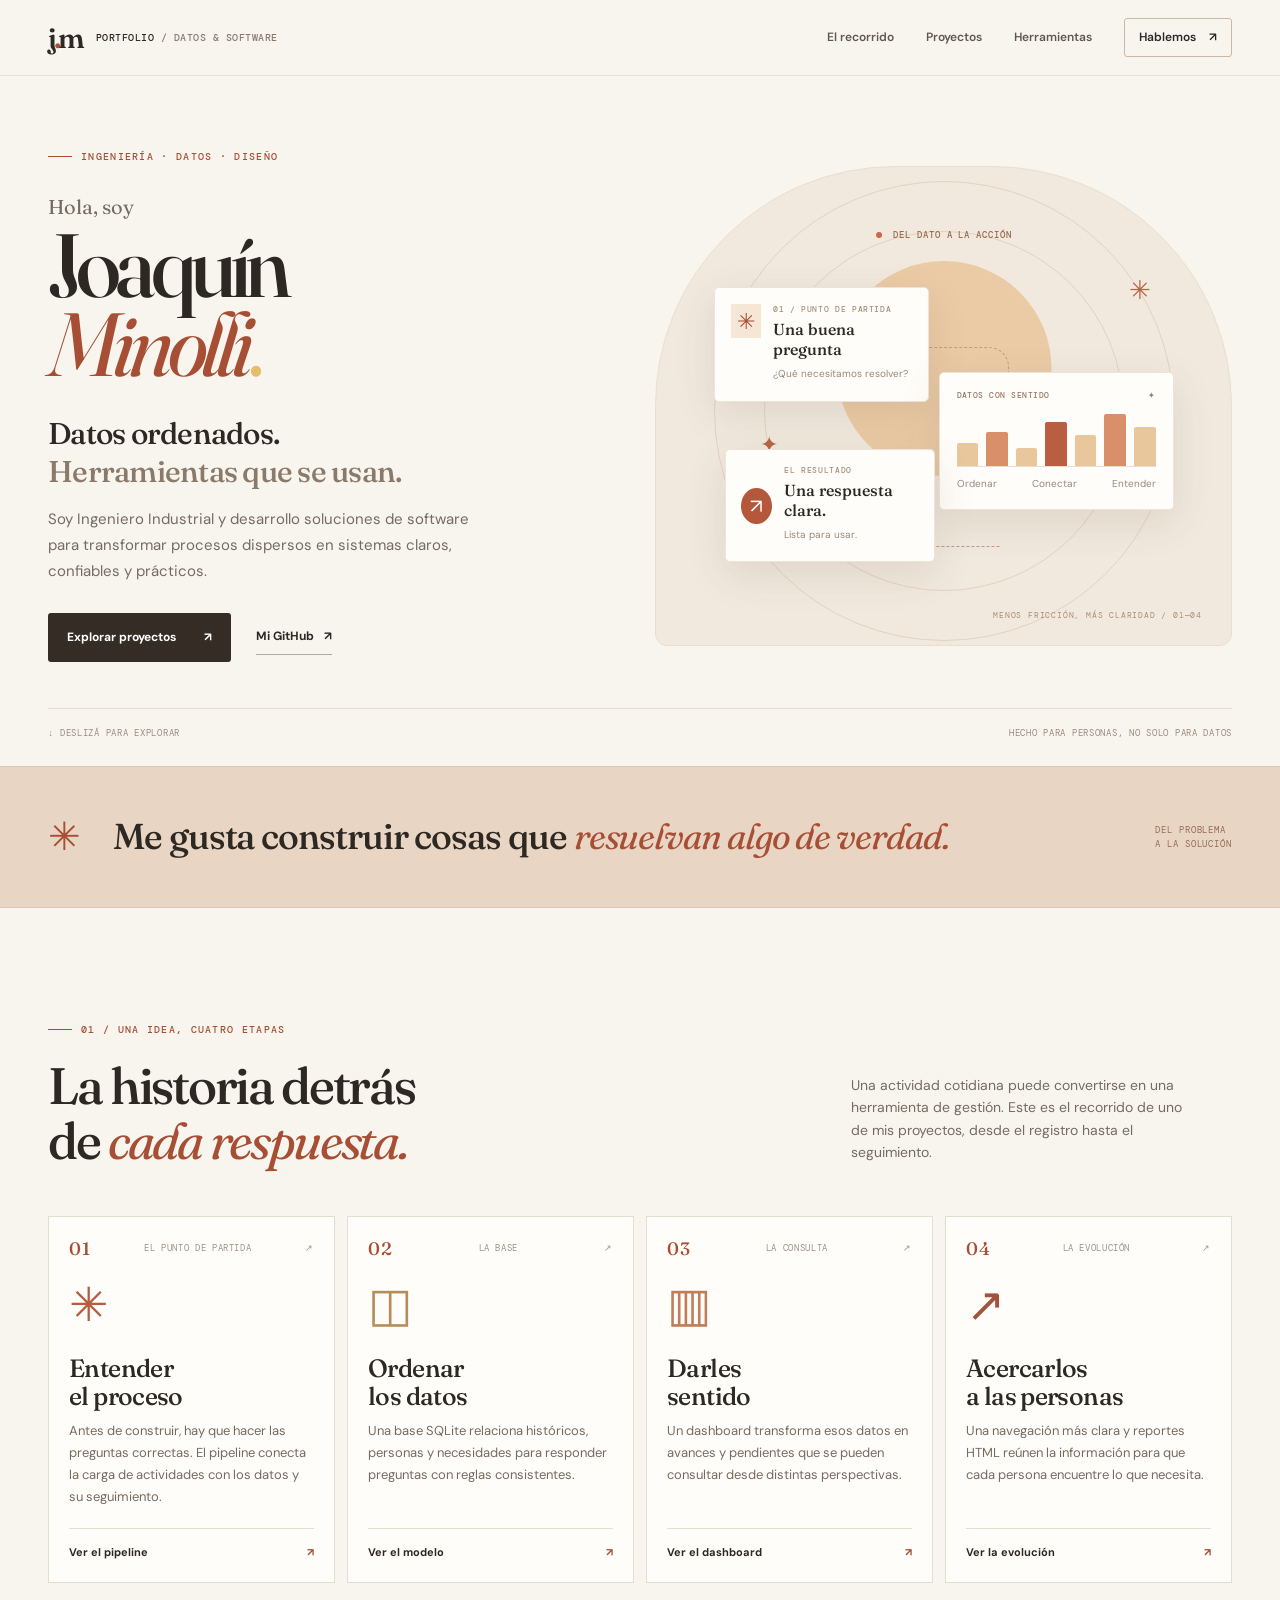
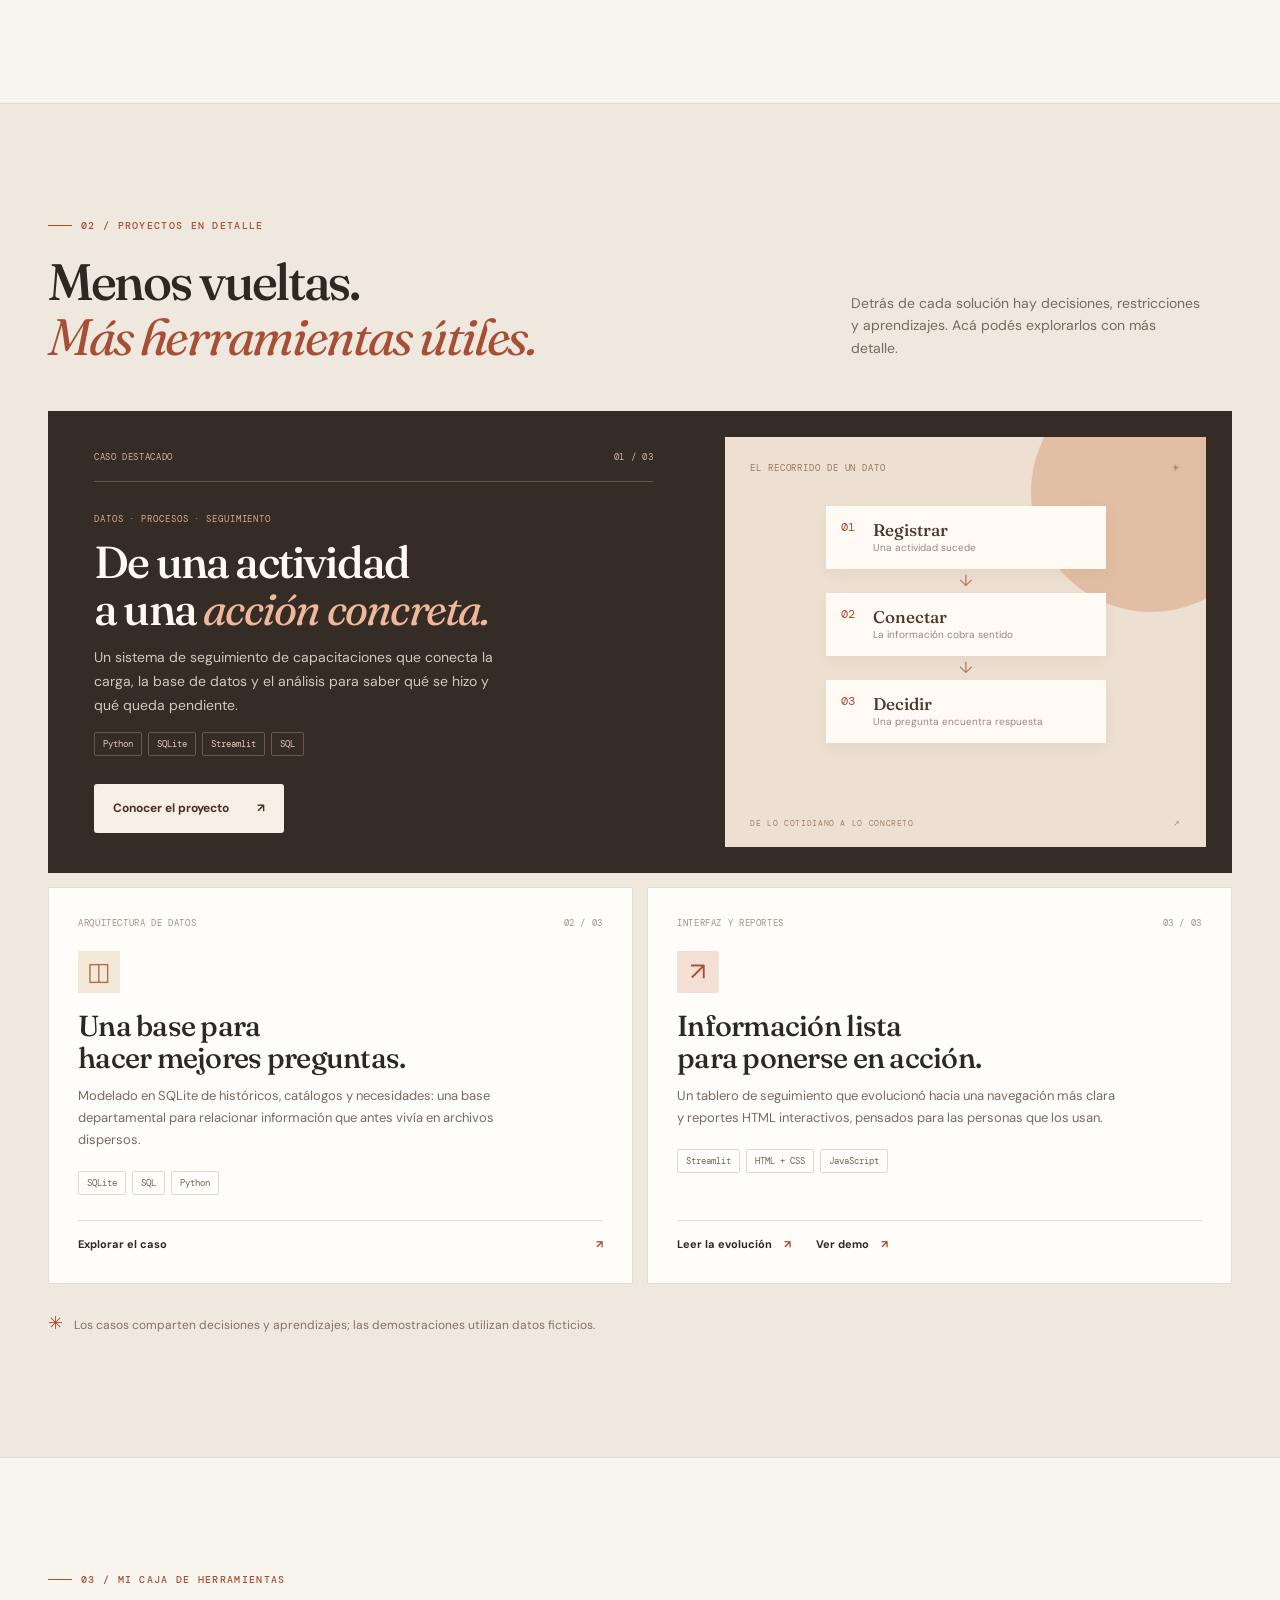
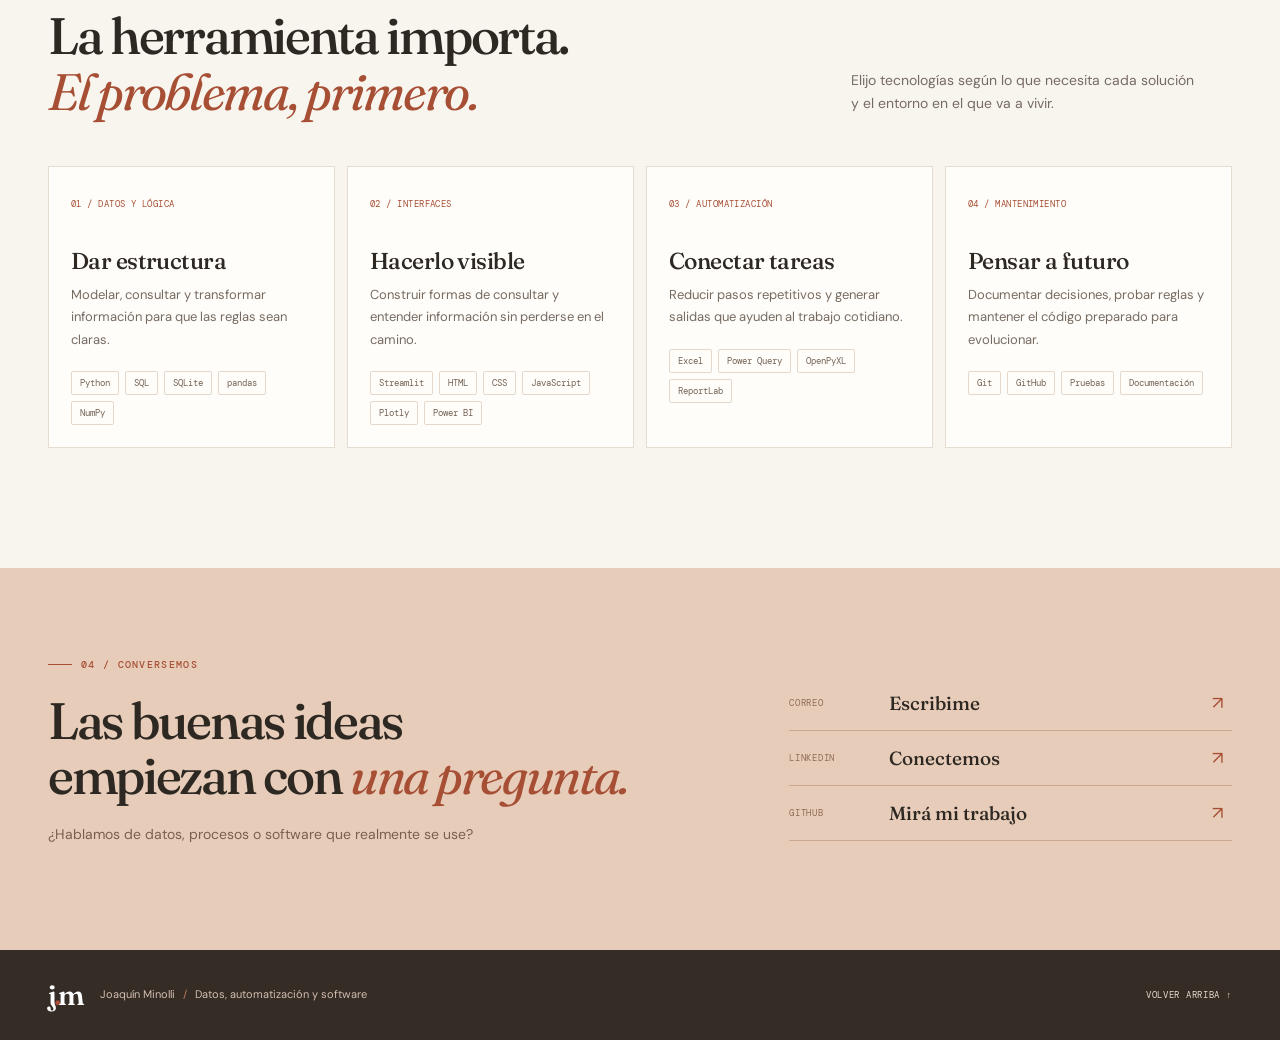
==== index.html @ 36a83e2d "Publish portfolio from repository root" ====
<!doctype html>
<html lang="es">
<head>
  <meta charset="utf-8">
  <meta name="viewport" content="width=device-width, initial-scale=1">
  <meta name="description" content="Portfolio de Joaquín Minolli: datos, automatización y software para transformar procesos en herramientas claras y prácticas.">
  <meta name="theme-color" content="#f8f5ef">
  <title>Joaquín Minolli — Datos, automatización y software</title>
  <link rel="preconnect" href="https://fonts.googleapis.com">
  <link rel="preconnect" href="https://fonts.gstatic.com" crossorigin>
  <link href="https://fonts.googleapis.com/css2?family=DM+Sans:wght@400;500;600;700&family=DM+Mono:wght@400;500&family=Fraunces:opsz,wght@9..144,400;9..144,500;9..144,600;9..144,700&display=swap" rel="stylesheet">
  <link rel="stylesheet" href="sitio/styles.css">
  <script src="sitio/script.js" defer></script>
</head>
<body>
  <a class="skip-link" href="#contenido">Saltar al contenido</a>
  <header class="topbar">
    <a class="brand" href="#inicio" aria-label="Joaquín Minolli, inicio"><span class="brand-mark">j<span>.</span>m</span><span>PORTFOLIO <small> /  DATOS & SOFTWARE</small></span></a>
    <nav aria-label="Navegación principal">
      <a href="#recorrido">El recorrido</a><a href="#proyectos">Proyectos</a><a href="#herramientas">Herramientas</a><a class="nav-contact" href="#contacto">Hablemos <span aria-hidden="true">↗</span></a>
    </nav>
  </header>
  <main id="contenido">
    <section class="hero wrap" id="inicio">
      <div class="hero-copy">
        <p class="eyebrow"><span></span> INGENIERÍA · DATOS · DISEÑO</p>
        <p class="hero-intro">Hola, soy</p>
        <h1>Joaquín<br><em>Minolli<span>.</span></em></h1>
        <p class="hero-tagline">Datos ordenados.<br><span>Herramientas que se usan.</span></p>
        <p class="hero-text">Soy Ingeniero Industrial y desarrollo soluciones de software para transformar procesos dispersos en sistemas claros, confiables y prácticos.</p>
        <div class="hero-actions"><a class="button button-dark" href="#proyectos">Explorar proyectos <span aria-hidden="true">↗</span></a><a class="text-link" href="https://github.com/jminolli-e">Mi GitHub <span aria-hidden="true">↗</span></a></div>
      </div>
      <div class="hero-art" aria-label="Ilustración del recorrido desde los datos hasta una herramienta útil" role="img">
        <div class="art-orbit orbit-one"></div><div class="art-orbit orbit-two"></div><div class="art-sun"></div>
        <div class="art-label art-label-top"><span class="dot"></span> DEL DATO A LA ACCIÓN</div>
        <div class="art-card art-source"><span class="art-icon">✳</span><div><small>01 / PUNTO DE PARTIDA</small><strong>Una buena pregunta</strong><span>¿Qué necesitamos resolver?</span></div></div>
        <div class="art-line line-one"></div><div class="art-line line-two"></div>
        <div class="art-card art-data"><div class="mini-top"><span>DATOS CON SENTIDO</span><span>✦</span></div><div class="mini-bars"><i></i><i></i><i></i><i></i><i></i><i></i><i></i></div><div class="mini-bottom"><span>Ordenar</span><span>Conectar</span><span>Entender</span></div></div>
        <div class="art-card art-result"><span class="result-icon">↗</span><div><small>EL RESULTADO</small><strong>Una respuesta clara.</strong><span>Lista para usar.</span></div></div>
        <span class="art-spark spark-one">✳</span><span class="art-spark spark-two">✦</span><span class="art-caption">MENOS FRICCIÓN, MÁS CLARIDAD / 01—04</span>
      </div>
      <div class="hero-bottom"><span>↓ DESLIZÁ PARA EXPLORAR</span><span>HECHO PARA PERSONAS, NO SOLO PARA DATOS</span></div>
    </section>

    <section class="intro-band"><div class="wrap intro-band-inner reveal"><span class="asterisk">✳</span><p>Me gusta construir cosas que <em>resuelvan algo de verdad.</em></p><span class="band-note">DEL PROBLEMA<br>A LA SOLUCIÓN</span></div></section>

    <section class="section wrap" id="recorrido">
      <div class="section-heading reveal"><div><p class="eyebrow"><span></span> 01 / UNA IDEA, CUATRO ETAPAS</p><h2>La historia detrás<br>de <em>cada respuesta.</em></h2></div><p>Una actividad cotidiana puede convertirse en una herramienta de gestión. Este es el recorrido de uno de mis proyectos, desde el registro hasta el seguimiento.</p></div>
      <div class="journey">
        <article class="step-card reveal"><div class="step-top"><span>01</span><span>EL PUNTO DE PARTIDA</span><span>↗</span></div><div class="step-symbol symbol-one" aria-hidden="true">✳</div><h3>Entender<br>el proceso</h3><p>Antes de construir, hay que hacer las preguntas correctas. El pipeline conecta la carga de actividades con los datos y su seguimiento.</p><a href="https://github.com/jminolli-e/case-studies/tree/main/pipeline_coloquios">Ver el pipeline <span>↗</span></a></article>
        <article class="step-card reveal"><div class="step-top"><span>02</span><span>LA BASE</span><span>↗</span></div><div class="step-symbol symbol-two" aria-hidden="true">◫</div><h3>Ordenar<br>los datos</h3><p>Una base SQLite relaciona históricos, personas y necesidades para responder preguntas con reglas consistentes.</p><a href="https://github.com/jminolli-e/case-studies/tree/main/coloquios.db">Ver el modelo <span>↗</span></a></article>
        <article class="step-card reveal"><div class="step-top"><span>03</span><span>LA CONSULTA</span><span>↗</span></div><div class="step-symbol symbol-three" aria-hidden="true">▥</div><h3>Darles<br>sentido</h3><p>Un dashboard transforma esos datos en avances y pendientes que se pueden consultar desde distintas perspectivas.</p><a href="https://github.com/jminolli-e/case-studies/tree/main/coloquios">Ver el dashboard <span>↗</span></a></article>
        <article class="step-card reveal"><div class="step-top"><span>04</span><span>LA EVOLUCIÓN</span><span>↗</span></div><div class="step-symbol symbol-four" aria-hidden="true">↗</div><h3>Acercarlos<br>a las personas</h3><p>Una navegación más clara y reportes HTML reúnen la información para que cada persona encuentre lo que necesita.</p><a href="https://github.com/jminolli-e/case-studies/tree/main/coloquios/actualizacion">Ver la evolución <span>↗</span></a></article>
      </div>
    </section>

    <section class="projects-section" id="proyectos"><div class="wrap section">
      <div class="section-heading reveal"><div><p class="eyebrow"><span></span> 02 / PROYECTOS EN DETALLE</p><h2>Menos vueltas.<br><em>Más herramientas útiles.</em></h2></div><p>Detrás de cada solución hay decisiones, restricciones y aprendizajes. Acá podés explorarlos con más detalle.</p></div>
      <article class="featured-card reveal"><div class="featured-copy"><div class="project-overline"><span>CASO DESTACADO</span><span>01 / 03</span></div><p class="project-type">DATOS · PROCESOS · SEGUIMIENTO</p><h3>De una actividad<br>a una <em>acción concreta.</em></h3><p>Un sistema de seguimiento de capacitaciones que conecta la carga, la base de datos y el análisis para saber qué se hizo y qué queda pendiente.</p><div class="tags"><span>Python</span><span>SQLite</span><span>Streamlit</span><span>SQL</span></div><a class="button button-light" href="https://github.com/jminolli-e/case-studies/tree/main/pipeline_coloquios">Conocer el proyecto <span>↗</span></a></div><div class="featured-visual" aria-hidden="true"><div class="visual-title"><span>EL RECORRIDO DE UN DATO</span><span>✳</span></div><div class="visual-flow"><div><span>01</span><strong>Registrar</strong><small>Una actividad sucede</small></div><i>↓</i><div><span>02</span><strong>Conectar</strong><small>La información cobra sentido</small></div><i>↓</i><div><span>03</span><strong>Decidir</strong><small>Una pregunta encuentra respuesta</small></div></div><p>DE LO COTIDIANO A LO CONCRETO <span>↗</span></p></div></article>
      <div class="project-grid">
        <article class="project-card reveal"><div class="project-card-top"><span>ARQUITECTURA DE DATOS</span><span>02 / 03</span></div><div class="project-card-icon">◫</div><h3>Una base para<br>hacer mejores preguntas.</h3><p>Modelado en SQLite de históricos, catálogos y necesidades: una base departamental para relacionar información que antes vivía en archivos dispersos.</p><div class="tags"><span>SQLite</span><span>SQL</span><span>Python</span></div><a href="https://github.com/jminolli-e/case-studies/tree/main/coloquios.db">Explorar el caso <span>↗</span></a></article>
        <article class="project-card reveal"><div class="project-card-top"><span>INTERFAZ Y REPORTES</span><span>03 / 03</span></div><div class="project-card-icon orange">↗</div><h3>Información lista<br>para ponerse en acción.</h3><p>Un tablero de seguimiento que evolucionó hacia una navegación más clara y reportes HTML interactivos, pensados para las personas que los usan.</p><div class="tags"><span>Streamlit</span><span>HTML + CSS</span><span>JavaScript</span></div><div class="project-links"><a href="https://github.com/jminolli-e/case-studies/tree/main/coloquios/actualizacion">Leer la evolución <span>↗</span></a><a href="coloquios/actualizacion/demo/reporte-actual.html">Ver demo <span>↗</span></a></div></article>
      </div>
      <p class="privacy-note"><span>✳</span> Los casos comparten decisiones y aprendizajes; las demostraciones utilizan datos ficticios.</p>
    </div></section>

    <section class="section wrap" id="herramientas"><div class="section-heading reveal"><div><p class="eyebrow"><span></span> 03 / MI CAJA DE HERRAMIENTAS</p><h2>La herramienta importa.<br><em>El problema, primero.</em></h2></div><p>Elijo tecnologías según lo que necesita cada solución y el entorno en el que va a vivir.</p></div>
      <div class="skills-grid"><article class="skill-card reveal"><span>01 / DATOS Y LÓGICA</span><h3>Dar estructura</h3><p>Modelar, consultar y transformar información para que las reglas sean claras.</p><div class="tags"><span>Python</span><span>SQL</span><span>SQLite</span><span>pandas</span><span>NumPy</span></div></article><article class="skill-card reveal"><span>02 / INTERFACES</span><h3>Hacerlo visible</h3><p>Construir formas de consultar y entender información sin perderse en el camino.</p><div class="tags"><span>Streamlit</span><span>HTML</span><span>CSS</span><span>JavaScript</span><span>Plotly</span><span>Power BI</span></div></article><article class="skill-card reveal"><span>03 / AUTOMATIZACIÓN</span><h3>Conectar tareas</h3><p>Reducir pasos repetitivos y generar salidas que ayuden al trabajo cotidiano.</p><div class="tags"><span>Excel</span><span>Power Query</span><span>OpenPyXL</span><span>ReportLab</span></div></article><article class="skill-card reveal"><span>04 / MANTENIMIENTO</span><h3>Pensar a futuro</h3><p>Documentar decisiones, probar reglas y mantener el código preparado para evolucionar.</p><div class="tags"><span>Git</span><span>GitHub</span><span>Pruebas</span><span>Documentación</span></div></article></div>
    </section>
    <section class="contact-section" id="contacto"><div class="wrap contact-inner reveal"><div><p class="eyebrow"><span></span> 04 / CONVERSEMOS</p><h2>Las buenas ideas<br>empiezan con <em>una pregunta.</em></h2><p>¿Hablamos de datos, procesos o software que realmente se use?</p></div><div class="contact-links"><a href="mailto:joacominolli8@gmail.com"><span>CORREO</span> Escribime <b>↗</b></a><a href="https://www.linkedin.com/in/joaquin-minolli-bb6983295/"><span>LINKEDIN</span> Conectemos <b>↗</b></a><a href="https://github.com/jminolli-e"><span>GITHUB</span> Mirá mi trabajo <b>↗</b></a></div></div></section>
  </main>
  <footer><div class="wrap footer-inner"><a class="footer-brand" href="#inicio">j<span>.</span>m</a><p>Joaquín Minolli <span> / </span> Datos, automatización y software</p><a href="#inicio">VOLVER ARRIBA ↑</a></div></footer>
</body>
</html>
---- sitio/styles.css ----
:root{--paper:#f8f5ef;--white:#fffdf9;--ink:#2e2823;--muted:#766b61;--line:#e5ddd2;--clay:#a74f35;--rust:#cb6745;--peach:#f2dfd0;--gold:#e6bd68;--dark:#352c26;--serif:'Fraunces',Georgia,serif;--sans:'DM Sans',Arial,sans-serif;--mono:'DM Mono',monospace}
*{box-sizing:border-box}html{scroll-behavior:smooth;scroll-padding-top:90px}body{margin:0;background:var(--paper);color:var(--ink);font-family:var(--sans);line-height:1.6;-webkit-font-smoothing:antialiased}a{color:inherit}button,a{-webkit-tap-highlight-color:transparent}a:focus-visible{outline:3px solid var(--rust);outline-offset:5px}.skip-link{position:absolute;top:-100px;left:20px;z-index:200;background:var(--dark);color:white;padding:10px 16px}.skip-link:focus{top:12px}.wrap{width:min(1240px,calc(100% - 96px));margin:auto}.topbar{height:76px;display:flex;align-items:center;justify-content:space-between;padding:0 max(48px,calc((100% - 1240px)/2));background:rgba(248,245,239,.92);border-bottom:1px solid rgba(101,82,64,.12);position:sticky;top:0;z-index:20;backdrop-filter:blur(14px)}.brand{display:flex;align-items:center;gap:14px;text-decoration:none;font:500 10px var(--mono);letter-spacing:.05em;white-space:nowrap}.brand small{font:inherit;color:#8b7b6d}.brand-mark,.footer-brand{font:600 28px var(--serif);letter-spacing:-.1em}.brand-mark span,.footer-brand span{color:var(--clay)}nav{display:flex;align-items:center;gap:32px}nav a{text-decoration:none;font-size:12px;font-weight:600;color:#62574e;transition:color .2s}nav a:hover{color:var(--clay)}nav .nav-contact{border:1px solid #c9b7a7;padding:9px 14px;border-radius:3px;color:var(--ink)}.nav-contact span{margin-left:10px}.hero{min-height:690px;display:grid;grid-template-columns:1fr 1fr;align-items:center;gap:30px;position:relative;padding-top:65px;padding-bottom:95px}.eyebrow{display:flex;align-items:center;gap:9px;color:var(--clay);font:500 10px var(--mono);letter-spacing:.13em;margin:0 0 28px}.eyebrow>span{display:block;width:24px;height:1px;background:currentColor}.hero-intro{font-family:var(--serif);font-size:20px;color:var(--muted);margin:0 0 3px}.hero h1{font:500 clamp(64px,7vw,102px)/.88 var(--serif);letter-spacing:-.065em;margin:0}.hero h1 em{font-weight:400;color:var(--clay)}.hero h1 em span{font-style:normal;color:var(--gold)}.hero-tagline{font:500 clamp(22px,2.4vw,30px)/1.27 var(--serif);letter-spacing:-.025em;margin:31px 0 13px}.hero-tagline span{color:#8b7a69}.hero-text{font-size:15px;max-width:425px;color:#756b61;line-height:1.75}.hero-actions{display:flex;align-items:center;gap:25px;margin-top:28px}.button{display:inline-flex;align-items:center;justify-content:space-between;gap:28px;text-decoration:none;font-size:12px;font-weight:700;padding:15px 19px;border-radius:3px;transition:transform .25s,background .25s}.button:hover{transform:translateY(-3px)}.button-dark{background:var(--dark);color:white}.button-dark:hover{background:var(--clay)}.text-link{font-size:12px;font-weight:700;text-decoration:none;border-bottom:1px solid #b9a79a;padding:8px 0}.text-link span{padding-left:7px}.hero-bottom{position:absolute;bottom:27px;left:0;right:0;display:flex;justify-content:space-between;border-top:1px solid var(--line);padding-top:18px;color:#9a8b7d;font:400 9px var(--mono);letter-spacing:.08em}.hero-art{height:480px;position:relative;overflow:hidden;border-radius:240px 240px 12px 12px;background:#f1e9de;border:1px solid #e9dfd1}.art-orbit{position:absolute;border:1px solid rgba(170,109,74,.19);border-radius:50%;left:50%;top:51%;transform:translate(-50%,-50%)}.orbit-one{width:360px;height:360px}.orbit-two{width:460px;height:460px}.art-sun{position:absolute;width:215px;height:215px;border-radius:50%;background:#e8bc89;top:94px;left:50%;transform:translateX(-50%);opacity:.65}.art-label{position:absolute;top:62px;left:50%;transform:translateX(-50%);font:500 9px var(--mono);letter-spacing:.1em;color:#9a694f;white-space:nowrap}.dot{display:inline-block;width:6px;height:6px;border-radius:50%;background:var(--rust);margin-right:6px}.art-card{position:absolute;background:var(--white);box-shadow:0 12px 40px rgba(92,65,44,.12);border:1px solid #eee3d8;border-radius:5px}.art-card small{display:block;font:500 8px var(--mono);letter-spacing:.08em;color:#a68f7e;margin-bottom:5px}.art-card strong{display:block;font:500 16px var(--serif)}.art-card div>span:not(.mini-top span){font-size:10px;color:#99887b}.art-source{top:120px;left:10%;width:215px;padding:16px;display:flex;gap:12px;z-index:2;animation:float 6s ease-in-out infinite}.art-icon{background:#f5e6d6;color:var(--clay);width:34px;height:34px;display:grid;place-items:center;font-size:22px}.art-data{top:205px;right:10%;width:235px;padding:17px;z-index:3;animation:float 6s ease-in-out 1s infinite}.mini-top{display:flex;justify-content:space-between;color:#987764;font:500 8px var(--mono);letter-spacing:.06em}.mini-bars{display:flex;gap:8px;align-items:end;height:67px;padding-top:14px;border-bottom:1px solid #eaded3}.mini-bars i{flex:1;background:#e9c79d;height:45%;border-radius:2px 2px 0 0}.mini-bars i:nth-child(2){height:65%;background:#d9906a}.mini-bars i:nth-child(3){height:35%}.mini-bars i:nth-child(4){height:85%;background:#b95e41}.mini-bars i:nth-child(5){height:60%}.mini-bars i:nth-child(6){height:100%;background:#d9906a}.mini-bars i:nth-child(7){height:75%}.mini-bottom{display:flex;justify-content:space-between;margin-top:9px}.art-result{bottom:83px;left:12%;width:210px;display:flex;align-items:center;gap:12px;padding:15px;z-index:4;animation:float 6s ease-in-out 2s infinite}.result-icon{width:36px;height:36px;display:grid;place-items:center;background:#b4573b;color:white;font-size:20px;border-radius:50%}.art-line{position:absolute;z-index:1;border:1px dashed #c79b7b}.line-one{width:140px;height:70px;top:180px;left:37%;border-left:0;border-bottom:0;border-radius:0 20px 0 0}.line-two{width:160px;height:90px;top:290px;left:32%;border-right:0;border-top:0;border-radius:0 0 0 20px}.art-spark{position:absolute;color:#b96547}.spark-one{font-size:26px;right:14%;top:103px}.spark-two{font-size:22px;left:18%;bottom:183px}.art-caption{position:absolute;bottom:25px;right:29px;font:400 8px var(--mono);letter-spacing:.1em;color:#ab8b78}.intro-band{background:#e9d5c4;border-block:1px solid #dfc6b3}.intro-band-inner{min-height:140px;display:flex;align-items:center;gap:32px}.asterisk{font-size:39px;color:var(--clay)}.intro-band p{font:500 clamp(23px,3vw,36px)/1.2 var(--serif);letter-spacing:-.03em;flex:1}.intro-band p em{color:var(--clay);font-weight:400}.band-note{font:9px/1.6 var(--mono);letter-spacing:.1em;color:#936c56}.section{padding-top:115px;padding-bottom:120px}.section-heading{display:grid;grid-template-columns:1.2fr .6fr;align-items:end;gap:40px;margin-bottom:47px}.section-heading .eyebrow{margin-bottom:22px}.section-heading h2,.contact-inner h2{font:500 clamp(36px,4vw,56px)/1.08 var(--serif);letter-spacing:-.045em;margin:0}.section-heading h2 em,.contact-inner h2 em{font-weight:400;color:var(--clay)}.section-heading>p{max-width:350px;color:var(--muted);font-size:14px;margin:0 0 5px}.journey{display:grid;grid-template-columns:repeat(4,1fr);gap:12px}.step-card{background:var(--white);border:1px solid var(--line);padding:20px;min-height:360px;display:flex;flex-direction:column;transition:transform .3s,box-shadow .3s,border-color .3s}.step-card:hover,.project-card:hover,.skill-card:hover{transform:translateY(-6px);box-shadow:0 16px 35px rgba(78,54,36,.08);border-color:#d9bba8}.step-top,.project-overline,.project-card-top{display:flex;justify-content:space-between;align-items:center;color:#a09285;font:9px var(--mono);letter-spacing:.07em}.step-top span:first-child{font:500 18px var(--serif);color:var(--clay)}.step-symbol{height:77px;display:flex;align-items:end;padding-bottom:4px;font:400 47px var(--serif);color:#b45e41}.symbol-two{color:#b58d59}.symbol-three{color:#c17d57}.symbol-four{color:#a2533c}.step-card h3,.project-card h3,.skill-card h3{font:500 25px/1.12 var(--serif);letter-spacing:-.025em;margin:17px 0 10px}.step-card p,.project-card p,.skill-card p{font-size:13px;line-height:1.7;color:var(--muted);margin:0 0 20px}.step-card>a,.project-links a,.project-card>a{margin-top:auto;padding-top:15px;border-top:1px solid var(--line);text-decoration:none;font-size:11px;font-weight:700}.step-card>a span,.project-card>a span,.project-links a span{float:right;color:var(--clay)}.projects-section{background:#efe8de;border-block:1px solid #e7dbcf}.featured-card{display:grid;grid-template-columns:1.1fr .9fr;background:var(--dark);color:#fffaf4;min-height:435px;overflow:hidden}.featured-copy{padding:40px 46px}.project-overline{color:#d0b3a1;border-bottom:1px solid #665349;padding-bottom:18px}.project-type{font:9px var(--mono);letter-spacing:.1em;color:#dca98d;margin:31px 0 13px}.featured-copy h3{font:500 clamp(34px,3.5vw,48px)/1.05 var(--serif);letter-spacing:-.04em;margin:0}.featured-copy h3 em{font-weight:400;color:#efb89a}.featured-copy>p:not(.project-type){max-width:420px;font-size:14px;color:#d5c7bd;line-height:1.7}.tags{display:flex;flex-wrap:wrap;gap:6px}.tags span{border:1px solid #e5d8ca;border-radius:2px;padding:5px 8px;font:9px var(--mono);color:#746355}.featured-card .tags span{border-color:#6c584d;color:#e2c9ba}.button-light{margin-top:28px;background:#f7eee5;color:#473129}.button-light:hover{background:#e8be9e}.featured-visual{position:relative;margin:26px;background:#ede0d2;color:#48372b;padding:25px;overflow:hidden}.featured-visual:before{content:'';position:absolute;width:240px;height:240px;border-radius:50%;background:#dfb092;right:-65px;top:-65px;opacity:.7}.visual-title{position:relative;display:flex;justify-content:space-between;font:9px var(--mono);letter-spacing:.1em;color:#997461}.visual-flow{position:relative;max-width:280px;margin:32px auto 0}.visual-flow>div{background:#fffaf4;padding:13px 15px;display:grid;grid-template-columns:32px 1fr;box-shadow:0 6px 15px #9f79551a}.visual-flow>div>span{grid-row:span 2;font:12px var(--mono);color:var(--clay)}.visual-flow strong{font:500 17px var(--serif)}.visual-flow small{font-size:10px;color:#99877a}.visual-flow i{display:block;text-align:center;font-style:normal;line-height:24px;color:#b77b5e}.featured-visual>p{position:absolute;bottom:11px;left:25px;right:25px;display:flex;justify-content:space-between;font:8px var(--mono);letter-spacing:.08em;color:#a2816d}.project-grid{display:grid;grid-template-columns:1fr 1fr;gap:14px;margin-top:14px}.project-card,.skill-card{background:var(--white);border:1px solid var(--line);padding:29px;transition:transform .3s,box-shadow .3s,border-color .3s}.project-card{min-height:330px;display:flex;flex-direction:column}.project-card-icon{margin-top:22px;width:42px;height:42px;background:#f4e8d8;display:grid;place-items:center;color:#ad7049;font-size:25px}.project-card-icon.orange{background:#f4dfd4;color:var(--clay)}.project-card h3{font-size:29px}.project-card p{max-width:440px}.project-card .tags{margin-bottom:25px}.project-links{display:flex;gap:25px;margin-top:auto;border-top:1px solid var(--line)}.project-links a{border:0}.project-links a span{margin-left:12px}.privacy-note{font-size:12px;color:#827267;margin:25px 0 0}.privacy-note span{color:var(--clay);font-size:18px;margin-right:8px}.skills-grid{display:grid;grid-template-columns:repeat(4,1fr);gap:12px}.skill-card{min-height:255px;padding:22px}.skill-card>span{font:9px var(--mono);color:var(--clay);letter-spacing:.05em}.skill-card h3{font-size:23px;margin-top:34px}.skill-card .tags{margin-top:20px}.contact-section{background:#e7cdb9}.contact-inner{display:grid;grid-template-columns:1fr .65fr;gap:60px;padding-top:90px;padding-bottom:90px}.contact-inner .eyebrow{margin-bottom:22px}.contact-inner>div>p:last-child{color:#7a5f4e;font-size:14px;margin-top:20px}.contact-links{display:flex;flex-direction:column;justify-content:center}.contact-links a{display:grid;grid-template-columns:100px 1fr 20px;align-items:center;text-decoration:none;border-bottom:1px solid #cba990;padding:15px 0;font:500 19px var(--serif);transition:padding .2s,color .2s}.contact-links a:hover{padding-left:8px;color:var(--clay)}.contact-links a span{font:9px var(--mono);letter-spacing:.08em;color:#906b56}.contact-links b{font:400 18px var(--sans);color:var(--clay)}footer{background:var(--dark);color:#e9dacf}.footer-inner{min-height:90px;display:flex;align-items:center;gap:18px}.footer-brand{text-decoration:none;color:white}.footer-inner p{font-size:11px;flex:1;color:#d4bfb1}.footer-inner p span{color:#bd7a5c;padding:0 5px}.footer-inner>a:last-child{font:9px var(--mono);letter-spacing:.08em;text-decoration:none}.will-reveal{opacity:0;transform:translateY(18px);transition:opacity .65s ease,transform .65s ease}.will-reveal.is-visible{opacity:1;transform:translateY(0)}.step-card.will-reveal.is-visible:hover,.project-card.will-reveal.is-visible:hover,.skill-card.will-reveal.is-visible:hover{transform:translateY(-6px)}@keyframes float{0%,100%{transform:translateY(0)}50%{transform:translateY(-7px)}}
@media(max-width:1000px){.wrap{width:min(100% - 56px,1240px)}.topbar{padding:0 28px}.hero{min-height:620px}.hero-art{height:430px}.journey,.skills-grid{grid-template-columns:repeat(2,1fr)}.step-card{min-height:300px}.step-symbol{height:58px}.section{padding-block:85px}.featured-copy{padding:32px}}
@media(max-width:680px){.wrap{width:calc(100% - 36px)}.topbar{height:auto;min-height:64px;padding:12px 18px;gap:10px;align-items:flex-start}.brand small{display:none}.brand{gap:8px}nav{gap:12px;flex-wrap:wrap;justify-content:flex-end}nav a{font-size:11px}nav .nav-contact{padding:4px 7px}.hero{display:flex;flex-direction:column;align-items:stretch;padding-top:54px;padding-bottom:75px;gap:40px}.hero h1{font-size:clamp(62px,16vw,86px)}.hero-art{height:390px;max-width:480px;width:100%;align-self:center}.art-source{left:7%}.art-data{right:7%}.hero-bottom{font-size:8px}.hero-bottom span:last-child{display:none}.intro-band-inner{gap:15px;min-height:110px}.asterisk{font-size:28px}.intro-band p{font-size:23px}.band-note{display:none}.section{padding-block:72px}.section-heading{grid-template-columns:1fr;gap:18px;margin-bottom:32px}.section-heading>p{max-width:100%}.journey,.skills-grid{grid-template-columns:1fr 1fr;gap:8px}.step-card{padding:16px;min-height:335px}.step-top span:nth-child(2){display:none}.step-card h3{font-size:22px}.featured-card{grid-template-columns:1fr}.featured-copy{padding:25px}.featured-visual{min-height:340px;margin:0 18px 18px}.project-grid{grid-template-columns:1fr}.skill-card{padding:17px}.skill-card h3{font-size:21px}.contact-inner{grid-template-columns:1fr;gap:25px;padding-block:70px}.footer-inner{flex-wrap:wrap;padding-block:20px;gap:10px}.footer-inner p{min-width:70%;margin:0}.footer-inner>a:last-child{margin-left:auto}.project-links{flex-wrap:wrap;gap:10px 25px}}
@media(max-width:390px){.journey,.skills-grid{grid-template-columns:1fr}.step-card{min-height:270px}.hero-art{height:370px}.art-data{width:200px}.hero h1{font-size:60px}}
@media(prefers-reduced-motion:reduce){html{scroll-behavior:auto}*,*:before,*:after{animation-duration:.01ms!important;animation-iteration-count:1!important;transition-duration:.01ms!important}.will-reveal{opacity:1;transform:none}}
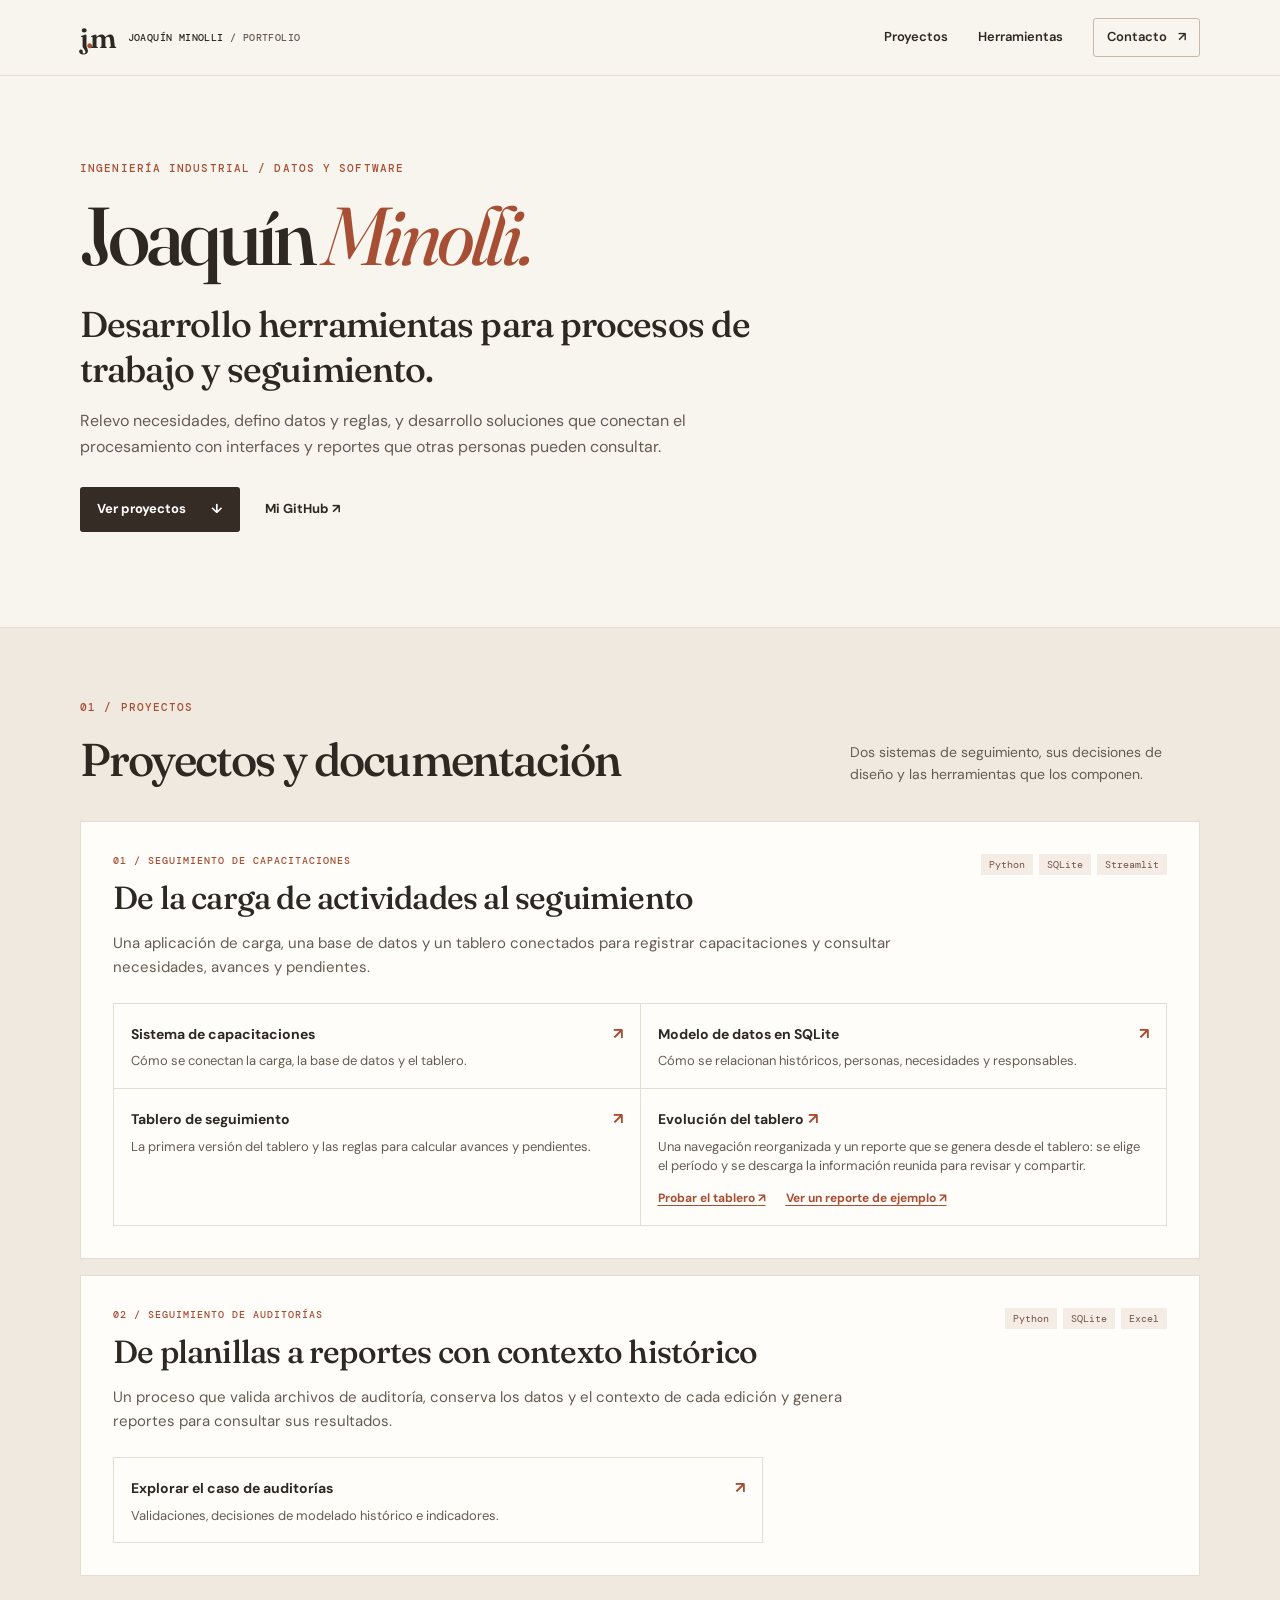
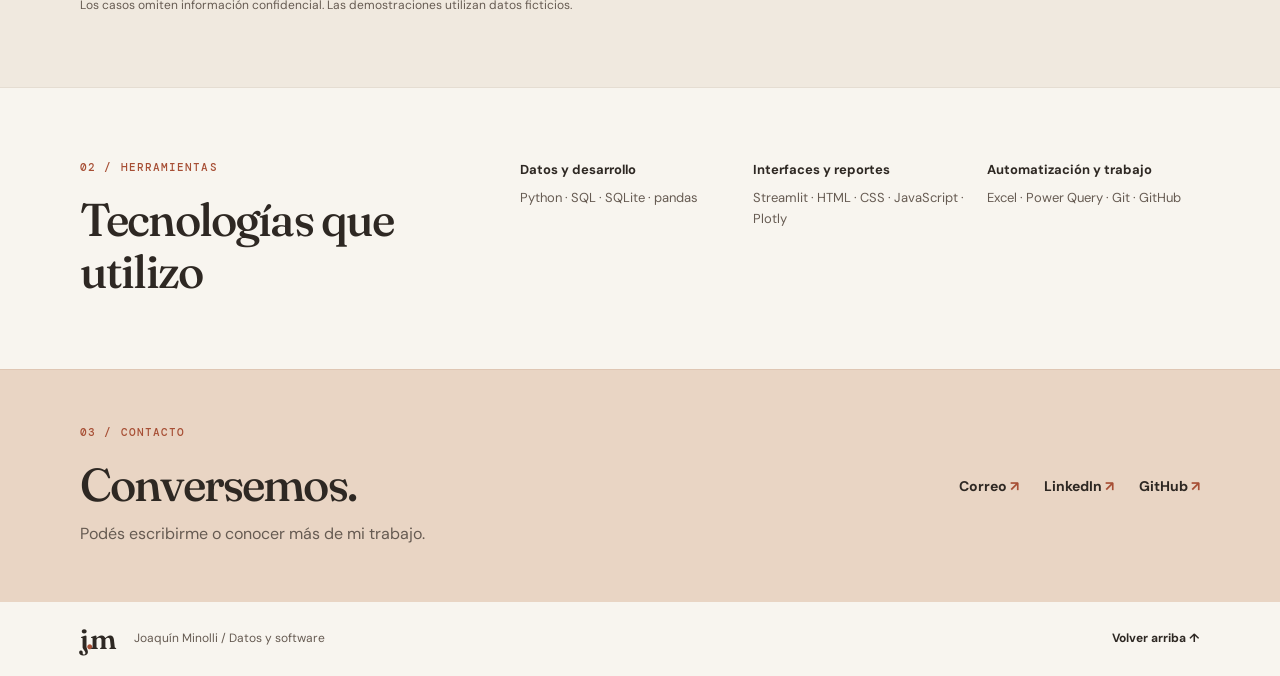
==== commit 14834c48: "Acutalización Index. - Se modificaron lso contenidos y disposición de los contenidos." ====
--- a/index.html
+++ b/index.html
@@ -1,74 +1,63 @@
-<!doctype html>
+﻿<!doctype html>
 <html lang="es">
 <head>
   <meta charset="utf-8">
   <meta name="viewport" content="width=device-width, initial-scale=1">
-  <meta name="description" content="Portfolio de Joaquín Minolli: datos, automatización y software para transformar procesos en herramientas claras y prácticas.">
+  <meta name="description" content="Proyectos de Joaquín Minolli: desarrollo de sistemas de seguimiento, automatización y análisis de datos.">
   <meta name="theme-color" content="#f8f5ef">
-  <title>Joaquín Minolli — Datos, automatización y software</title>
+  <title>Joaquín Minolli — Proyectos de datos y software</title>
   <link rel="preconnect" href="https://fonts.googleapis.com">
   <link rel="preconnect" href="https://fonts.gstatic.com" crossorigin>
-  <link href="https://fonts.googleapis.com/css2?family=DM+Sans:wght@400;500;600;700&family=DM+Mono:wght@400;500&family=Fraunces:opsz,wght@9..144,400;9..144,500;9..144,600;9..144,700&display=swap" rel="stylesheet">
+  <link href="https://fonts.googleapis.com/css2?family=DM+Sans:wght@400;500;600;700&family=DM+Mono:wght@400;500&family=Fraunces:opsz,wght@9..144,400;9..144,500;9..144,600&display=swap" rel="stylesheet">
   <link rel="stylesheet" href="sitio/styles.css">
-  <script src="sitio/script.js" defer></script>
 </head>
 <body>
   <a class="skip-link" href="#contenido">Saltar al contenido</a>
   <header class="topbar">
-    <a class="brand" href="#inicio" aria-label="Joaquín Minolli, inicio"><span class="brand-mark">j<span>.</span>m</span><span>PORTFOLIO <small> /  DATOS & SOFTWARE</small></span></a>
+    <a class="brand" href="#inicio" aria-label="Joaquín Minolli, inicio"><span class="brand-mark">j<span>.</span>m</span><span>JOAQUÍN MINOLLI <small>/ PORTFOLIO</small></span></a>
     <nav aria-label="Navegación principal">
-      <a href="#recorrido">El recorrido</a><a href="#proyectos">Proyectos</a><a href="#herramientas">Herramientas</a><a class="nav-contact" href="#contacto">Hablemos <span aria-hidden="true">↗</span></a>
+      <a href="#proyectos">Proyectos</a>
+      <a href="#herramientas">Herramientas</a>
+      <a class="nav-contact" href="#contacto">Contacto <span aria-hidden="true">↗</span></a>
     </nav>
   </header>
+
   <main id="contenido">
     <section class="hero wrap" id="inicio">
-      <div class="hero-copy">
-        <p class="eyebrow"><span></span> INGENIERÍA · DATOS · DISEÑO</p>
-        <p class="hero-intro">Hola, soy</p>
-        <h1>Joaquín<br><em>Minolli<span>.</span></em></h1>
-        <p class="hero-tagline">Datos ordenados.<br><span>Herramientas que se usan.</span></p>
-        <p class="hero-text">Soy Ingeniero Industrial y desarrollo soluciones de software para transformar procesos dispersos en sistemas claros, confiables y prácticos.</p>
-        <div class="hero-actions"><a class="button button-dark" href="#proyectos">Explorar proyectos <span aria-hidden="true">↗</span></a><a class="text-link" href="https://github.com/jminolli-e">Mi GitHub <span aria-hidden="true">↗</span></a></div>
-      </div>
-      <div class="hero-art" aria-label="Ilustración del recorrido desde los datos hasta una herramienta útil" role="img">
-        <div class="art-orbit orbit-one"></div><div class="art-orbit orbit-two"></div><div class="art-sun"></div>
-        <div class="art-label art-label-top"><span class="dot"></span> DEL DATO A LA ACCIÓN</div>
-        <div class="art-card art-source"><span class="art-icon">✳</span><div><small>01 / PUNTO DE PARTIDA</small><strong>Una buena pregunta</strong><span>¿Qué necesitamos resolver?</span></div></div>
-        <div class="art-line line-one"></div><div class="art-line line-two"></div>
-        <div class="art-card art-data"><div class="mini-top"><span>DATOS CON SENTIDO</span><span>✦</span></div><div class="mini-bars"><i></i><i></i><i></i><i></i><i></i><i></i><i></i></div><div class="mini-bottom"><span>Ordenar</span><span>Conectar</span><span>Entender</span></div></div>
-        <div class="art-card art-result"><span class="result-icon">↗</span><div><small>EL RESULTADO</small><strong>Una respuesta clara.</strong><span>Lista para usar.</span></div></div>
-        <span class="art-spark spark-one">✳</span><span class="art-spark spark-two">✦</span><span class="art-caption">MENOS FRICCIÓN, MÁS CLARIDAD / 01—04</span>
-      </div>
-      <div class="hero-bottom"><span>↓ DESLIZÁ PARA EXPLORAR</span><span>HECHO PARA PERSONAS, NO SOLO PARA DATOS</span></div>
+      <p class="eyebrow">INGENIERÍA INDUSTRIAL / DATOS Y SOFTWARE</p>
+      <h1>Joaquín <em>Minolli.</em></h1>
+      <p class="hero-lead">Desarrollo herramientas para procesos de trabajo y seguimiento.</p>
+      <p class="hero-text">Relevo necesidades, defino datos y reglas, y desarrollo soluciones que conectan el procesamiento con interfaces y reportes que otras personas pueden consultar.</p>
+      <div class="hero-actions"><a class="button" href="#proyectos">Ver proyectos <span aria-hidden="true">↓</span></a><a class="text-link" href="https://github.com/jminolli-e">Mi GitHub <span aria-hidden="true">↗</span></a></div>
     </section>
 
-    <section class="intro-band"><div class="wrap intro-band-inner reveal"><span class="asterisk">✳</span><p>Me gusta construir cosas que <em>resuelvan algo de verdad.</em></p><span class="band-note">DEL PROBLEMA<br>A LA SOLUCIÓN</span></div></section>
+    <section class="projects-section" id="proyectos">
+      <div class="wrap section">
+        <div class="section-heading"><div><p class="eyebrow">01 / PROYECTOS</p><h2>Proyectos y documentación</h2></div><p>Dos sistemas de seguimiento, sus decisiones de diseño y las herramientas que los componen.</p></div>
 
-    <section class="section wrap" id="recorrido">
-      <div class="section-heading reveal"><div><p class="eyebrow"><span></span> 01 / UNA IDEA, CUATRO ETAPAS</p><h2>La historia detrás<br>de <em>cada respuesta.</em></h2></div><p>Una actividad cotidiana puede convertirse en una herramienta de gestión. Este es el recorrido de uno de mis proyectos, desde el registro hasta el seguimiento.</p></div>
-      <div class="journey">
-        <article class="step-card reveal"><div class="step-top"><span>01</span><span>EL PUNTO DE PARTIDA</span><span>↗</span></div><div class="step-symbol symbol-one" aria-hidden="true">✳</div><h3>Entender<br>el proceso</h3><p>Antes de construir, hay que hacer las preguntas correctas. El pipeline conecta la carga de actividades con los datos y su seguimiento.</p><a href="https://github.com/jminolli-e/case-studies/tree/main/pipeline_coloquios">Ver el pipeline <span>↗</span></a></article>
-        <article class="step-card reveal"><div class="step-top"><span>02</span><span>LA BASE</span><span>↗</span></div><div class="step-symbol symbol-two" aria-hidden="true">◫</div><h3>Ordenar<br>los datos</h3><p>Una base SQLite relaciona históricos, personas y necesidades para responder preguntas con reglas consistentes.</p><a href="https://github.com/jminolli-e/case-studies/tree/main/coloquios.db">Ver el modelo <span>↗</span></a></article>
-        <article class="step-card reveal"><div class="step-top"><span>03</span><span>LA CONSULTA</span><span>↗</span></div><div class="step-symbol symbol-three" aria-hidden="true">▥</div><h3>Darles<br>sentido</h3><p>Un dashboard transforma esos datos en avances y pendientes que se pueden consultar desde distintas perspectivas.</p><a href="https://github.com/jminolli-e/case-studies/tree/main/coloquios">Ver el dashboard <span>↗</span></a></article>
-        <article class="step-card reveal"><div class="step-top"><span>04</span><span>LA EVOLUCIÓN</span><span>↗</span></div><div class="step-symbol symbol-four" aria-hidden="true">↗</div><h3>Acercarlos<br>a las personas</h3><p>Una navegación más clara y reportes HTML reúnen la información para que cada persona encuentre lo que necesita.</p><a href="https://github.com/jminolli-e/case-studies/tree/main/coloquios/actualizacion">Ver la evolución <span>↗</span></a></article>
+        <article class="project">
+          <div class="project-header"><div><p class="project-label">01 / SEGUIMIENTO DE CAPACITACIONES</p><h3>De la carga de actividades al seguimiento</h3></div><div class="tags" aria-label="Tecnologías"><span>Python</span><span>SQLite</span><span>Streamlit</span></div></div>
+          <p class="project-summary">Una aplicación de carga, una base de datos y un tablero conectados para registrar capacitaciones y consultar necesidades, avances y pendientes.</p>
+          <div class="document-list" aria-label="Documentación de capacitaciones">
+            <a class="document" href="https://github.com/jminolli-e/case-studies/tree/main/pipeline_capacitaciones"><span><strong>Sistema de capacitaciones</strong><small>Cómo se conectan la carga, la base de datos y el tablero.</small></span><span class="arrow" aria-hidden="true">↗</span></a>
+            <a class="document" href="https://github.com/jminolli-e/case-studies/tree/main/capacitaciones.db"><span><strong>Modelo de datos en SQLite</strong><small>Cómo se relacionan históricos, personas, necesidades y responsables.</small></span><span class="arrow" aria-hidden="true">↗</span></a>
+            <a class="document" href="https://github.com/jminolli-e/case-studies/tree/main/capacitaciones"><span><strong>Tablero de seguimiento</strong><small>La primera versión del tablero y las reglas para calcular avances y pendientes.</small></span><span class="arrow" aria-hidden="true">↗</span></a>
+            <div class="document document-evolution"><div><a class="document-title" href="https://github.com/jminolli-e/case-studies/tree/main/capacitaciones/actualizacion"><strong>Evolución del tablero</strong> <span class="arrow" aria-hidden="true">↗</span></a><p>Una navegación reorganizada y un reporte que se genera desde el tablero: se elige el período y se descarga la información reunida para revisar y compartir.</p><div class="demo-links"><a href="capacitaciones/actualizacion/demo/dashboard-actual.html">Probar el tablero <span aria-hidden="true">↗</span></a><a href="capacitaciones/actualizacion/demo/reporte-actual.html">Ver un reporte de ejemplo <span aria-hidden="true">↗</span></a></div></div></div>
+          </div>
+        </article>
+
+        <article class="project project-audits">
+          <div class="project-header"><div><p class="project-label">02 / SEGUIMIENTO DE AUDITORÍAS</p><h3>De planillas a reportes con contexto histórico</h3></div><div class="tags" aria-label="Tecnologías"><span>Python</span><span>SQLite</span><span>Excel</span></div></div>
+          <p class="project-summary">Un proceso que valida archivos de auditoría, conserva los datos y el contexto de cada edición y genera reportes para consultar sus resultados.</p>
+          <a class="document audit-link" href="https://github.com/jminolli-e/case-studies/tree/main/auditorias"><span><strong>Explorar el caso de auditorías</strong><small>Validaciones, decisiones de modelado histórico e indicadores.</small></span><span class="arrow" aria-hidden="true">↗</span></a>
+        </article>
+        <p class="privacy-note">Los casos omiten información confidencial. Las demostraciones utilizan datos ficticios.</p>
       </div>
     </section>
 
-    <section class="projects-section" id="proyectos"><div class="wrap section">
-      <div class="section-heading reveal"><div><p class="eyebrow"><span></span> 02 / PROYECTOS EN DETALLE</p><h2>Menos vueltas.<br><em>Más herramientas útiles.</em></h2></div><p>Detrás de cada solución hay decisiones, restricciones y aprendizajes. Acá podés explorarlos con más detalle.</p></div>
-      <article class="featured-card reveal"><div class="featured-copy"><div class="project-overline"><span>CASO DESTACADO</span><span>01 / 03</span></div><p class="project-type">DATOS · PROCESOS · SEGUIMIENTO</p><h3>De una actividad<br>a una <em>acción concreta.</em></h3><p>Un sistema de seguimiento de capacitaciones que conecta la carga, la base de datos y el análisis para saber qué se hizo y qué queda pendiente.</p><div class="tags"><span>Python</span><span>SQLite</span><span>Streamlit</span><span>SQL</span></div><a class="button button-light" href="https://github.com/jminolli-e/case-studies/tree/main/pipeline_coloquios">Conocer el proyecto <span>↗</span></a></div><div class="featured-visual" aria-hidden="true"><div class="visual-title"><span>EL RECORRIDO DE UN DATO</span><span>✳</span></div><div class="visual-flow"><div><span>01</span><strong>Registrar</strong><small>Una actividad sucede</small></div><i>↓</i><div><span>02</span><strong>Conectar</strong><small>La información cobra sentido</small></div><i>↓</i><div><span>03</span><strong>Decidir</strong><small>Una pregunta encuentra respuesta</small></div></div><p>DE LO COTIDIANO A LO CONCRETO <span>↗</span></p></div></article>
-      <div class="project-grid">
-        <article class="project-card reveal"><div class="project-card-top"><span>ARQUITECTURA DE DATOS</span><span>02 / 03</span></div><div class="project-card-icon">◫</div><h3>Una base para<br>hacer mejores preguntas.</h3><p>Modelado en SQLite de históricos, catálogos y necesidades: una base departamental para relacionar información que antes vivía en archivos dispersos.</p><div class="tags"><span>SQLite</span><span>SQL</span><span>Python</span></div><a href="https://github.com/jminolli-e/case-studies/tree/main/coloquios.db">Explorar el caso <span>↗</span></a></article>
-        <article class="project-card reveal"><div class="project-card-top"><span>INTERFAZ Y REPORTES</span><span>03 / 03</span></div><div class="project-card-icon orange">↗</div><h3>Información lista<br>para ponerse en acción.</h3><p>Un tablero de seguimiento que evolucionó hacia una navegación más clara y reportes HTML interactivos, pensados para las personas que los usan.</p><div class="tags"><span>Streamlit</span><span>HTML + CSS</span><span>JavaScript</span></div><div class="project-links"><a href="https://github.com/jminolli-e/case-studies/tree/main/coloquios/actualizacion">Leer la evolución <span>↗</span></a><a href="coloquios/actualizacion/demo/reporte-actual.html">Ver demo <span>↗</span></a></div></article>
-      </div>
-      <p class="privacy-note"><span>✳</span> Los casos comparten decisiones y aprendizajes; las demostraciones utilizan datos ficticios.</p>
-    </div></section>
-
-    <section class="section wrap" id="herramientas"><div class="section-heading reveal"><div><p class="eyebrow"><span></span> 03 / MI CAJA DE HERRAMIENTAS</p><h2>La herramienta importa.<br><em>El problema, primero.</em></h2></div><p>Elijo tecnologías según lo que necesita cada solución y el entorno en el que va a vivir.</p></div>
-      <div class="skills-grid"><article class="skill-card reveal"><span>01 / DATOS Y LÓGICA</span><h3>Dar estructura</h3><p>Modelar, consultar y transformar información para que las reglas sean claras.</p><div class="tags"><span>Python</span><span>SQL</span><span>SQLite</span><span>pandas</span><span>NumPy</span></div></article><article class="skill-card reveal"><span>02 / INTERFACES</span><h3>Hacerlo visible</h3><p>Construir formas de consultar y entender información sin perderse en el camino.</p><div class="tags"><span>Streamlit</span><span>HTML</span><span>CSS</span><span>JavaScript</span><span>Plotly</span><span>Power BI</span></div></article><article class="skill-card reveal"><span>03 / AUTOMATIZACIÓN</span><h3>Conectar tareas</h3><p>Reducir pasos repetitivos y generar salidas que ayuden al trabajo cotidiano.</p><div class="tags"><span>Excel</span><span>Power Query</span><span>OpenPyXL</span><span>ReportLab</span></div></article><article class="skill-card reveal"><span>04 / MANTENIMIENTO</span><h3>Pensar a futuro</h3><p>Documentar decisiones, probar reglas y mantener el código preparado para evolucionar.</p><div class="tags"><span>Git</span><span>GitHub</span><span>Pruebas</span><span>Documentación</span></div></article></div>
-    </section>
-    <section class="contact-section" id="contacto"><div class="wrap contact-inner reveal"><div><p class="eyebrow"><span></span> 04 / CONVERSEMOS</p><h2>Las buenas ideas<br>empiezan con <em>una pregunta.</em></h2><p>¿Hablamos de datos, procesos o software que realmente se use?</p></div><div class="contact-links"><a href="mailto:joacominolli8@gmail.com"><span>CORREO</span> Escribime <b>↗</b></a><a href="https://www.linkedin.com/in/joaquin-minolli-bb6983295/"><span>LINKEDIN</span> Conectemos <b>↗</b></a><a href="https://github.com/jminolli-e"><span>GITHUB</span> Mirá mi trabajo <b>↗</b></a></div></div></section>
+    <section class="wrap section tools-section" id="herramientas"><div><p class="eyebrow">02 / HERRAMIENTAS</p><h2>Tecnologías que utilizo</h2></div><div class="tool-groups"><p><strong>Datos y desarrollo</strong><span>Python · SQL · SQLite · pandas</span></p><p><strong>Interfaces y reportes</strong><span>Streamlit · HTML · CSS · JavaScript · Plotly</span></p><p><strong>Automatización y trabajo</strong><span>Excel · Power Query · Git · GitHub</span></p></div></section>
+    <section class="contact-section" id="contacto"><div class="wrap contact-inner"><div><p class="eyebrow">03 / CONTACTO</p><h2>Conversemos.</h2><p>Podés escribirme o conocer más de mi trabajo.</p></div><div class="contact-links"><a href="mailto:joacominolli8@gmail.com">Correo <span aria-hidden="true">↗</span></a><a href="https://www.linkedin.com/in/joaquin-minolli-bb6983295/">LinkedIn <span aria-hidden="true">↗</span></a><a href="https://github.com/jminolli-e">GitHub <span aria-hidden="true">↗</span></a></div></div></section>
   </main>
-  <footer><div class="wrap footer-inner"><a class="footer-brand" href="#inicio">j<span>.</span>m</a><p>Joaquín Minolli <span> / </span> Datos, automatización y software</p><a href="#inicio">VOLVER ARRIBA ↑</a></div></footer>
+  <footer><div class="wrap footer-inner"><a class="footer-brand" href="#inicio">j<span>.</span>m</a><p>Joaquín Minolli / Datos y software</p><a href="#inicio">Volver arriba ↑</a></div></footer>
 </body>
 </html>
--- a/sitio/styles.css
+++ b/sitio/styles.css
@@ -1,6 +1,5 @@
-:root{--paper:#f8f5ef;--white:#fffdf9;--ink:#2e2823;--muted:#766b61;--line:#e5ddd2;--clay:#a74f35;--rust:#cb6745;--peach:#f2dfd0;--gold:#e6bd68;--dark:#352c26;--serif:'Fraunces',Georgia,serif;--sans:'DM Sans',Arial,sans-serif;--mono:'DM Mono',monospace}
-*{box-sizing:border-box}html{scroll-behavior:smooth;scroll-padding-top:90px}body{margin:0;background:var(--paper);color:var(--ink);font-family:var(--sans);line-height:1.6;-webkit-font-smoothing:antialiased}a{color:inherit}button,a{-webkit-tap-highlight-color:transparent}a:focus-visible{outline:3px solid var(--rust);outline-offset:5px}.skip-link{position:absolute;top:-100px;left:20px;z-index:200;background:var(--dark);color:white;padding:10px 16px}.skip-link:focus{top:12px}.wrap{width:min(1240px,calc(100% - 96px));margin:auto}.topbar{height:76px;display:flex;align-items:center;justify-content:space-between;padding:0 max(48px,calc((100% - 1240px)/2));background:rgba(248,245,239,.92);border-bottom:1px solid rgba(101,82,64,.12);position:sticky;top:0;z-index:20;backdrop-filter:blur(14px)}.brand{display:flex;align-items:center;gap:14px;text-decoration:none;font:500 10px var(--mono);letter-spacing:.05em;white-space:nowrap}.brand small{font:inherit;color:#8b7b6d}.brand-mark,.footer-brand{font:600 28px var(--serif);letter-spacing:-.1em}.brand-mark span,.footer-brand span{color:var(--clay)}nav{display:flex;align-items:center;gap:32px}nav a{text-decoration:none;font-size:12px;font-weight:600;color:#62574e;transition:color .2s}nav a:hover{color:var(--clay)}nav .nav-contact{border:1px solid #c9b7a7;padding:9px 14px;border-radius:3px;color:var(--ink)}.nav-contact span{margin-left:10px}.hero{min-height:690px;display:grid;grid-template-columns:1fr 1fr;align-items:center;gap:30px;position:relative;padding-top:65px;padding-bottom:95px}.eyebrow{display:flex;align-items:center;gap:9px;color:var(--clay);font:500 10px var(--mono);letter-spacing:.13em;margin:0 0 28px}.eyebrow>span{display:block;width:24px;height:1px;background:currentColor}.hero-intro{font-family:var(--serif);font-size:20px;color:var(--muted);margin:0 0 3px}.hero h1{font:500 clamp(64px,7vw,102px)/.88 var(--serif);letter-spacing:-.065em;margin:0}.hero h1 em{font-weight:400;color:var(--clay)}.hero h1 em span{font-style:normal;color:var(--gold)}.hero-tagline{font:500 clamp(22px,2.4vw,30px)/1.27 var(--serif);letter-spacing:-.025em;margin:31px 0 13px}.hero-tagline span{color:#8b7a69}.hero-text{font-size:15px;max-width:425px;color:#756b61;line-height:1.75}.hero-actions{display:flex;align-items:center;gap:25px;margin-top:28px}.button{display:inline-flex;align-items:center;justify-content:space-between;gap:28px;text-decoration:none;font-size:12px;font-weight:700;padding:15px 19px;border-radius:3px;transition:transform .25s,background .25s}.button:hover{transform:translateY(-3px)}.button-dark{background:var(--dark);color:white}.button-dark:hover{background:var(--clay)}.text-link{font-size:12px;font-weight:700;text-decoration:none;border-bottom:1px solid #b9a79a;padding:8px 0}.text-link span{padding-left:7px}.hero-bottom{position:absolute;bottom:27px;left:0;right:0;display:flex;justify-content:space-between;border-top:1px solid var(--line);padding-top:18px;color:#9a8b7d;font:400 9px var(--mono);letter-spacing:.08em}.hero-art{height:480px;position:relative;overflow:hidden;border-radius:240px 240px 12px 12px;background:#f1e9de;border:1px solid #e9dfd1}.art-orbit{position:absolute;border:1px solid rgba(170,109,74,.19);border-radius:50%;left:50%;top:51%;transform:translate(-50%,-50%)}.orbit-one{width:360px;height:360px}.orbit-two{width:460px;height:460px}.art-sun{position:absolute;width:215px;height:215px;border-radius:50%;background:#e8bc89;top:94px;left:50%;transform:translateX(-50%);opacity:.65}.art-label{position:absolute;top:62px;left:50%;transform:translateX(-50%);font:500 9px var(--mono);letter-spacing:.1em;color:#9a694f;white-space:nowrap}.dot{display:inline-block;width:6px;height:6px;border-radius:50%;background:var(--rust);margin-right:6px}.art-card{position:absolute;background:var(--white);box-shadow:0 12px 40px rgba(92,65,44,.12);border:1px solid #eee3d8;border-radius:5px}.art-card small{display:block;font:500 8px var(--mono);letter-spacing:.08em;color:#a68f7e;margin-bottom:5px}.art-card strong{display:block;font:500 16px var(--serif)}.art-card div>span:not(.mini-top span){font-size:10px;color:#99887b}.art-source{top:120px;left:10%;width:215px;padding:16px;display:flex;gap:12px;z-index:2;animation:float 6s ease-in-out infinite}.art-icon{background:#f5e6d6;color:var(--clay);width:34px;height:34px;display:grid;place-items:center;font-size:22px}.art-data{top:205px;right:10%;width:235px;padding:17px;z-index:3;animation:float 6s ease-in-out 1s infinite}.mini-top{display:flex;justify-content:space-between;color:#987764;font:500 8px var(--mono);letter-spacing:.06em}.mini-bars{display:flex;gap:8px;align-items:end;height:67px;padding-top:14px;border-bottom:1px solid #eaded3}.mini-bars i{flex:1;background:#e9c79d;height:45%;border-radius:2px 2px 0 0}.mini-bars i:nth-child(2){height:65%;background:#d9906a}.mini-bars i:nth-child(3){height:35%}.mini-bars i:nth-child(4){height:85%;background:#b95e41}.mini-bars i:nth-child(5){height:60%}.mini-bars i:nth-child(6){height:100%;background:#d9906a}.mini-bars i:nth-child(7){height:75%}.mini-bottom{display:flex;justify-content:space-between;margin-top:9px}.art-result{bottom:83px;left:12%;width:210px;display:flex;align-items:center;gap:12px;padding:15px;z-index:4;animation:float 6s ease-in-out 2s infinite}.result-icon{width:36px;height:36px;display:grid;place-items:center;background:#b4573b;color:white;font-size:20px;border-radius:50%}.art-line{position:absolute;z-index:1;border:1px dashed #c79b7b}.line-one{width:140px;height:70px;top:180px;left:37%;border-left:0;border-bottom:0;border-radius:0 20px 0 0}.line-two{width:160px;height:90px;top:290px;left:32%;border-right:0;border-top:0;border-radius:0 0 0 20px}.art-spark{position:absolute;color:#b96547}.spark-one{font-size:26px;right:14%;top:103px}.spark-two{font-size:22px;left:18%;bottom:183px}.art-caption{position:absolute;bottom:25px;right:29px;font:400 8px var(--mono);letter-spacing:.1em;color:#ab8b78}.intro-band{background:#e9d5c4;border-block:1px solid #dfc6b3}.intro-band-inner{min-height:140px;display:flex;align-items:center;gap:32px}.asterisk{font-size:39px;color:var(--clay)}.intro-band p{font:500 clamp(23px,3vw,36px)/1.2 var(--serif);letter-spacing:-.03em;flex:1}.intro-band p em{color:var(--clay);font-weight:400}.band-note{font:9px/1.6 var(--mono);letter-spacing:.1em;color:#936c56}.section{padding-top:115px;padding-bottom:120px}.section-heading{display:grid;grid-template-columns:1.2fr .6fr;align-items:end;gap:40px;margin-bottom:47px}.section-heading .eyebrow{margin-bottom:22px}.section-heading h2,.contact-inner h2{font:500 clamp(36px,4vw,56px)/1.08 var(--serif);letter-spacing:-.045em;margin:0}.section-heading h2 em,.contact-inner h2 em{font-weight:400;color:var(--clay)}.section-heading>p{max-width:350px;color:var(--muted);font-size:14px;margin:0 0 5px}.journey{display:grid;grid-template-columns:repeat(4,1fr);gap:12px}.step-card{background:var(--white);border:1px solid var(--line);padding:20px;min-height:360px;display:flex;flex-direction:column;transition:transform .3s,box-shadow .3s,border-color .3s}.step-card:hover,.project-card:hover,.skill-card:hover{transform:translateY(-6px);box-shadow:0 16px 35px rgba(78,54,36,.08);border-color:#d9bba8}.step-top,.project-overline,.project-card-top{display:flex;justify-content:space-between;align-items:center;color:#a09285;font:9px var(--mono);letter-spacing:.07em}.step-top span:first-child{font:500 18px var(--serif);color:var(--clay)}.step-symbol{height:77px;display:flex;align-items:end;padding-bottom:4px;font:400 47px var(--serif);color:#b45e41}.symbol-two{color:#b58d59}.symbol-three{color:#c17d57}.symbol-four{color:#a2533c}.step-card h3,.project-card h3,.skill-card h3{font:500 25px/1.12 var(--serif);letter-spacing:-.025em;margin:17px 0 10px}.step-card p,.project-card p,.skill-card p{font-size:13px;line-height:1.7;color:var(--muted);margin:0 0 20px}.step-card>a,.project-links a,.project-card>a{margin-top:auto;padding-top:15px;border-top:1px solid var(--line);text-decoration:none;font-size:11px;font-weight:700}.step-card>a span,.project-card>a span,.project-links a span{float:right;color:var(--clay)}.projects-section{background:#efe8de;border-block:1px solid #e7dbcf}.featured-card{display:grid;grid-template-columns:1.1fr .9fr;background:var(--dark);color:#fffaf4;min-height:435px;overflow:hidden}.featured-copy{padding:40px 46px}.project-overline{color:#d0b3a1;border-bottom:1px solid #665349;padding-bottom:18px}.project-type{font:9px var(--mono);letter-spacing:.1em;color:#dca98d;margin:31px 0 13px}.featured-copy h3{font:500 clamp(34px,3.5vw,48px)/1.05 var(--serif);letter-spacing:-.04em;margin:0}.featured-copy h3 em{font-weight:400;color:#efb89a}.featured-copy>p:not(.project-type){max-width:420px;font-size:14px;color:#d5c7bd;line-height:1.7}.tags{display:flex;flex-wrap:wrap;gap:6px}.tags span{border:1px solid #e5d8ca;border-radius:2px;padding:5px 8px;font:9px var(--mono);color:#746355}.featured-card .tags span{border-color:#6c584d;color:#e2c9ba}.button-light{margin-top:28px;background:#f7eee5;color:#473129}.button-light:hover{background:#e8be9e}.featured-visual{position:relative;margin:26px;background:#ede0d2;color:#48372b;padding:25px;overflow:hidden}.featured-visual:before{content:'';position:absolute;width:240px;height:240px;border-radius:50%;background:#dfb092;right:-65px;top:-65px;opacity:.7}.visual-title{position:relative;display:flex;justify-content:space-between;font:9px var(--mono);letter-spacing:.1em;color:#997461}.visual-flow{position:relative;max-width:280px;margin:32px auto 0}.visual-flow>div{background:#fffaf4;padding:13px 15px;display:grid;grid-template-columns:32px 1fr;box-shadow:0 6px 15px #9f79551a}.visual-flow>div>span{grid-row:span 2;font:12px var(--mono);color:var(--clay)}.visual-flow strong{font:500 17px var(--serif)}.visual-flow small{font-size:10px;color:#99877a}.visual-flow i{display:block;text-align:center;font-style:normal;line-height:24px;color:#b77b5e}.featured-visual>p{position:absolute;bottom:11px;left:25px;right:25px;display:flex;justify-content:space-between;font:8px var(--mono);letter-spacing:.08em;color:#a2816d}.project-grid{display:grid;grid-template-columns:1fr 1fr;gap:14px;margin-top:14px}.project-card,.skill-card{background:var(--white);border:1px solid var(--line);padding:29px;transition:transform .3s,box-shadow .3s,border-color .3s}.project-card{min-height:330px;display:flex;flex-direction:column}.project-card-icon{margin-top:22px;width:42px;height:42px;background:#f4e8d8;display:grid;place-items:center;color:#ad7049;font-size:25px}.project-card-icon.orange{background:#f4dfd4;color:var(--clay)}.project-card h3{font-size:29px}.project-card p{max-width:440px}.project-card .tags{margin-bottom:25px}.project-links{display:flex;gap:25px;margin-top:auto;border-top:1px solid var(--line)}.project-links a{border:0}.project-links a span{margin-left:12px}.privacy-note{font-size:12px;color:#827267;margin:25px 0 0}.privacy-note span{color:var(--clay);font-size:18px;margin-right:8px}.skills-grid{display:grid;grid-template-columns:repeat(4,1fr);gap:12px}.skill-card{min-height:255px;padding:22px}.skill-card>span{font:9px var(--mono);color:var(--clay);letter-spacing:.05em}.skill-card h3{font-size:23px;margin-top:34px}.skill-card .tags{margin-top:20px}.contact-section{background:#e7cdb9}.contact-inner{display:grid;grid-template-columns:1fr .65fr;gap:60px;padding-top:90px;padding-bottom:90px}.contact-inner .eyebrow{margin-bottom:22px}.contact-inner>div>p:last-child{color:#7a5f4e;font-size:14px;margin-top:20px}.contact-links{display:flex;flex-direction:column;justify-content:center}.contact-links a{display:grid;grid-template-columns:100px 1fr 20px;align-items:center;text-decoration:none;border-bottom:1px solid #cba990;padding:15px 0;font:500 19px var(--serif);transition:padding .2s,color .2s}.contact-links a:hover{padding-left:8px;color:var(--clay)}.contact-links a span{font:9px var(--mono);letter-spacing:.08em;color:#906b56}.contact-links b{font:400 18px var(--sans);color:var(--clay)}footer{background:var(--dark);color:#e9dacf}.footer-inner{min-height:90px;display:flex;align-items:center;gap:18px}.footer-brand{text-decoration:none;color:white}.footer-inner p{font-size:11px;flex:1;color:#d4bfb1}.footer-inner p span{color:#bd7a5c;padding:0 5px}.footer-inner>a:last-child{font:9px var(--mono);letter-spacing:.08em;text-decoration:none}.will-reveal{opacity:0;transform:translateY(18px);transition:opacity .65s ease,transform .65s ease}.will-reveal.is-visible{opacity:1;transform:translateY(0)}.step-card.will-reveal.is-visible:hover,.project-card.will-reveal.is-visible:hover,.skill-card.will-reveal.is-visible:hover{transform:translateY(-6px)}@keyframes float{0%,100%{transform:translateY(0)}50%{transform:translateY(-7px)}}
-@media(max-width:1000px){.wrap{width:min(100% - 56px,1240px)}.topbar{padding:0 28px}.hero{min-height:620px}.hero-art{height:430px}.journey,.skills-grid{grid-template-columns:repeat(2,1fr)}.step-card{min-height:300px}.step-symbol{height:58px}.section{padding-block:85px}.featured-copy{padding:32px}}
-@media(max-width:680px){.wrap{width:calc(100% - 36px)}.topbar{height:auto;min-height:64px;padding:12px 18px;gap:10px;align-items:flex-start}.brand small{display:none}.brand{gap:8px}nav{gap:12px;flex-wrap:wrap;justify-content:flex-end}nav a{font-size:11px}nav .nav-contact{padding:4px 7px}.hero{display:flex;flex-direction:column;align-items:stretch;padding-top:54px;padding-bottom:75px;gap:40px}.hero h1{font-size:clamp(62px,16vw,86px)}.hero-art{height:390px;max-width:480px;width:100%;align-self:center}.art-source{left:7%}.art-data{right:7%}.hero-bottom{font-size:8px}.hero-bottom span:last-child{display:none}.intro-band-inner{gap:15px;min-height:110px}.asterisk{font-size:28px}.intro-band p{font-size:23px}.band-note{display:none}.section{padding-block:72px}.section-heading{grid-template-columns:1fr;gap:18px;margin-bottom:32px}.section-heading>p{max-width:100%}.journey,.skills-grid{grid-template-columns:1fr 1fr;gap:8px}.step-card{padding:16px;min-height:335px}.step-top span:nth-child(2){display:none}.step-card h3{font-size:22px}.featured-card{grid-template-columns:1fr}.featured-copy{padding:25px}.featured-visual{min-height:340px;margin:0 18px 18px}.project-grid{grid-template-columns:1fr}.skill-card{padding:17px}.skill-card h3{font-size:21px}.contact-inner{grid-template-columns:1fr;gap:25px;padding-block:70px}.footer-inner{flex-wrap:wrap;padding-block:20px;gap:10px}.footer-inner p{min-width:70%;margin:0}.footer-inner>a:last-child{margin-left:auto}.project-links{flex-wrap:wrap;gap:10px 25px}}
-@media(max-width:390px){.journey,.skills-grid{grid-template-columns:1fr}.step-card{min-height:270px}.hero-art{height:370px}.art-data{width:200px}.hero h1{font-size:60px}}
-@media(prefers-reduced-motion:reduce){html{scroll-behavior:auto}*,*:before,*:after{animation-duration:.01ms!important;animation-iteration-count:1!important;transition-duration:.01ms!important}.will-reveal{opacity:1;transform:none}}
+﻿:root{--paper:#f8f5ef;--white:#fffdf9;--ink:#2e2823;--muted:#665b52;--line:#e5ddd2;--clay:#a74f35;--peach:#f2dfd0;--dark:#352c26;--serif:'Fraunces',Georgia,serif;--sans:'DM Sans',Arial,sans-serif;--mono:'DM Mono',monospace}
+*{box-sizing:border-box}html{scroll-behavior:smooth;scroll-padding-top:90px}body{margin:0;background:var(--paper);color:var(--ink);font-family:var(--sans);line-height:1.6;-webkit-font-smoothing:antialiased}a{color:inherit}a:focus-visible{outline:3px solid var(--clay);outline-offset:4px}.skip-link{position:absolute;top:-100px;left:20px;z-index:200;background:var(--dark);color:white;padding:10px 16px}.skip-link:focus{top:12px}.wrap{width:min(1120px,calc(100% - 96px));margin:auto}.topbar{min-height:76px;display:flex;align-items:center;justify-content:space-between;gap:20px;padding:0 max(48px,calc((100% - 1120px)/2));background:rgba(248,245,239,.96);border-bottom:1px solid var(--line);position:sticky;top:0;z-index:20}.brand{display:flex;align-items:center;gap:14px;text-decoration:none;font:500 10px var(--mono);letter-spacing:.04em;white-space:nowrap}.brand small{font:inherit;color:var(--muted)}.brand-mark,.footer-brand{font:600 28px var(--serif);letter-spacing:-.1em}.brand-mark span,.footer-brand span{color:var(--clay)}nav{display:flex;align-items:center;gap:30px}nav a{text-decoration:none;font-size:13px;font-weight:600}nav a:hover,.text-link:hover,.contact-links a:hover{color:var(--clay)}.nav-contact{border:1px solid #c9b7a7;padding:8px 13px;border-radius:3px}.nav-contact span{margin-left:8px}.hero{padding-block:85px 95px;max-width:1120px}.eyebrow,.project-label{margin:0 0 20px;color:var(--clay);font:500 11px var(--mono);letter-spacing:.1em}.hero h1{font:500 clamp(52px,7vw,82px)/1 var(--serif);letter-spacing:-.055em;margin:0 0 25px}.hero h1 em{font-weight:400;color:var(--clay)}.hero-lead{max-width:760px;font:500 clamp(25px,3vw,36px)/1.25 var(--serif);letter-spacing:-.025em;margin:0 0 16px}.hero-text{max-width:670px;color:var(--muted);font-size:16px;margin:0}.hero-actions{display:flex;align-items:center;gap:25px;margin-top:28px}.button{display:inline-flex;gap:25px;align-items:center;background:var(--dark);color:white;text-decoration:none;padding:12px 17px;font-size:13px;font-weight:700;border-radius:3px}.button:hover{background:var(--clay)}.text-link{font-size:13px;font-weight:700;text-decoration:none}.section{padding-block:72px}.projects-section{background:#f0e9df;border-block:1px solid var(--line)}.section-heading{display:flex;justify-content:space-between;align-items:end;gap:35px;margin-bottom:35px}.section-heading h2,.tools-section h2,.contact-inner h2{font:500 clamp(32px,4vw,46px)/1.12 var(--serif);letter-spacing:-.04em;margin:0}.section-heading>p{max-width:350px;color:var(--muted);font-size:14px;margin:0}.project{background:var(--white);border:1px solid var(--line);padding:32px;margin-top:16px}.project-header{display:flex;justify-content:space-between;align-items:start;gap:20px}.project-label{font-size:10px;margin-bottom:12px}.project h3{font:500 clamp(25px,3vw,32px)/1.2 var(--serif);letter-spacing:-.025em;margin:0}.project-summary{max-width:780px;color:var(--muted);font-size:15px;margin:14px 0 24px}.tags{display:flex;flex-wrap:wrap;gap:6px}.tags span{background:#f5ede5;color:#725246;padding:4px 8px;font:10px var(--mono)}.document-list{display:grid;grid-template-columns:repeat(2,minmax(0,1fr));border-top:1px solid var(--line);border-left:1px solid var(--line)}.document{display:flex;justify-content:space-between;gap:16px;padding:17px;text-decoration:none;border-right:1px solid var(--line);border-bottom:1px solid var(--line)}a.document:hover{background:#faf4ee}.document strong{font-size:14px}.document small,.document-evolution p{display:block;color:var(--muted);font-size:13px;line-height:1.5;margin:5px 0 0}.arrow{color:var(--clay);font-weight:700}.document-title{text-decoration:none}.document-title:hover{text-decoration:underline}.demo-links{display:flex;flex-wrap:wrap;gap:8px 20px;margin-top:13px}.demo-links a{font-size:12px;font-weight:700;color:var(--clay);text-underline-offset:3px}.audit-link{border:1px solid var(--line);max-width:650px}.privacy-note{font-size:12px;color:var(--muted);margin:20px 0 0}.tools-section{display:grid;grid-template-columns:1fr 1.7fr;gap:40px}.tool-groups{display:grid;grid-template-columns:repeat(3,1fr);gap:20px}.tool-groups p{margin:0;font-size:13px}.tool-groups strong,.tool-groups span{display:block}.tool-groups span{color:var(--muted);margin-top:7px}.contact-section{background:#e9d5c4;border-top:1px solid #dfc6b3}.contact-inner{display:flex;justify-content:space-between;gap:35px;padding-block:55px}.contact-inner p:last-child{color:var(--muted);margin:10px 0 0}.contact-links{display:flex;flex-wrap:wrap;align-items:center;gap:25px}.contact-links a{font-size:14px;font-weight:700;text-decoration:none}.contact-links span{color:var(--clay)}.footer-inner{display:flex;align-items:center;gap:20px;min-height:74px}.footer-brand{text-decoration:none}.footer-inner p{font-size:12px;color:var(--muted);flex:1}.footer-inner>a:last-child{font-size:12px;text-decoration:none;font-weight:700}
+@media(max-width:700px){.wrap{width:calc(100% - 36px)}.topbar{padding:12px 18px;min-height:64px}.brand small{display:none}nav{gap:14px}nav a{font-size:12px}.nav-contact{padding:6px 8px}.hero{padding-block:60px}.section{padding-block:55px}.section-heading,.project-header,.contact-inner{display:block}.section-heading>p{margin-top:15px}.project{padding:22px}.project-header .tags{margin-top:15px}.document-list{grid-template-columns:1fr}.tools-section{grid-template-columns:1fr;gap:25px}.tool-groups{grid-template-columns:1fr;gap:16px}.contact-links{margin-top:24px}.footer-inner{flex-wrap:wrap;gap:10px;padding-block:15px}.footer-inner p{min-width:65%}}
+@media(max-width:390px){.brand>span:last-child{display:none}nav{gap:10px}.hero h1{font-size:48px}}
+@media(prefers-reduced-motion:reduce){html{scroll-behavior:auto}}
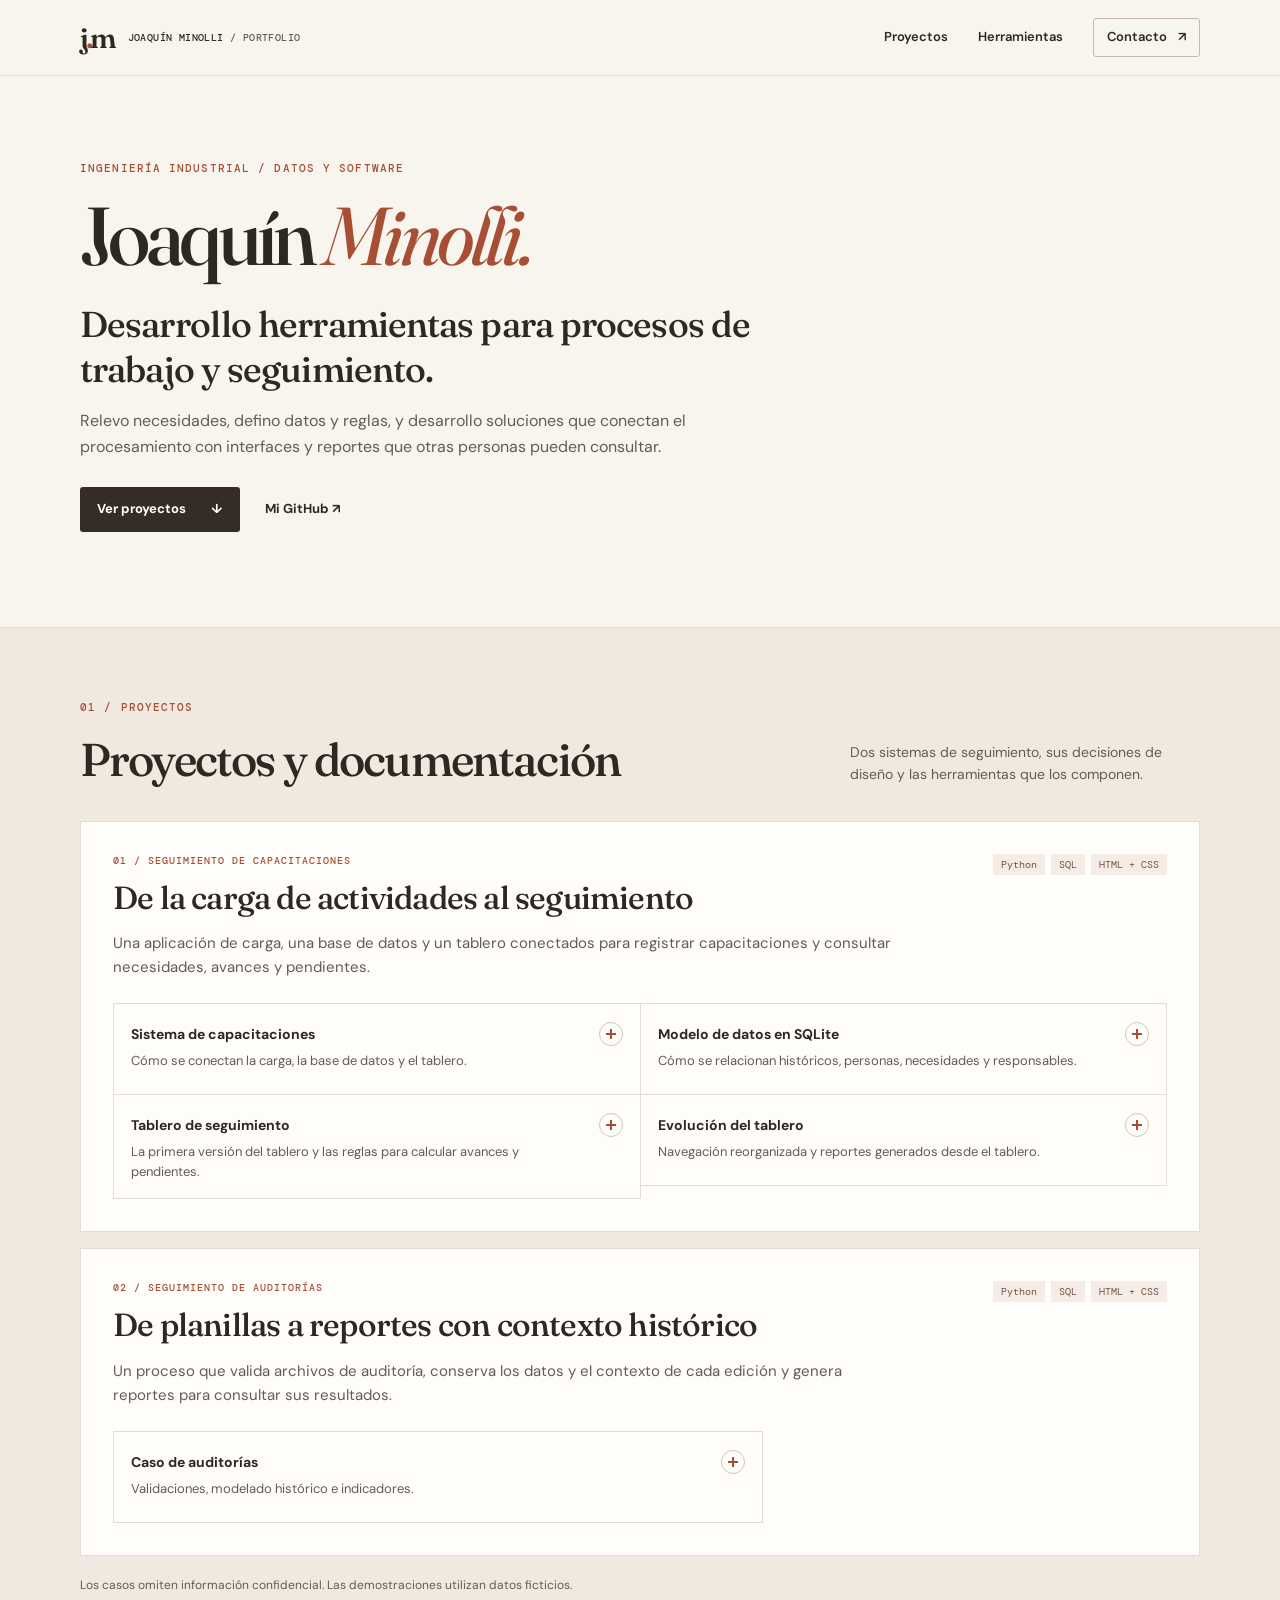
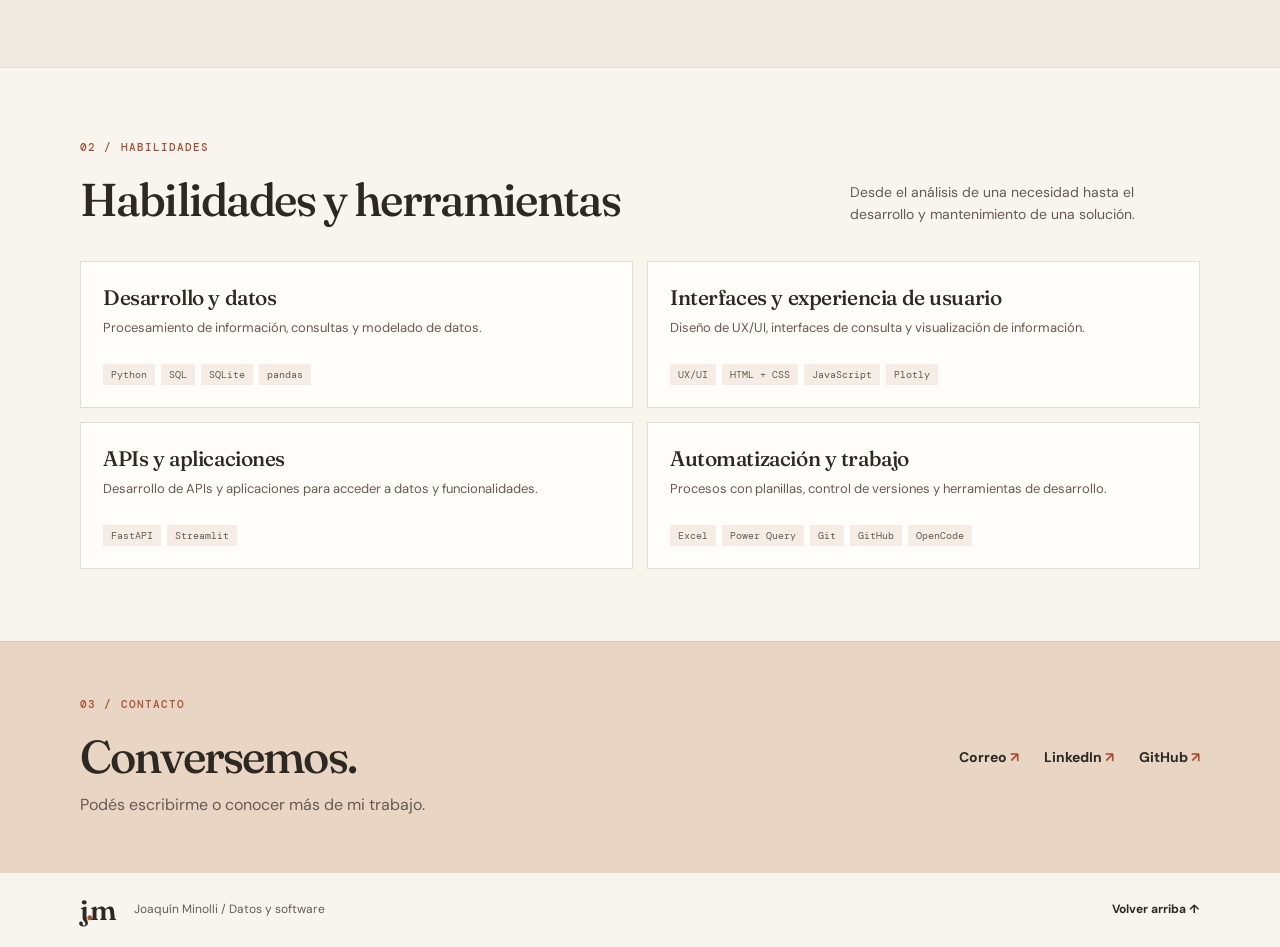
==== commit ca42a6ea: "Mejorar habilidades y documentación del portafolio Organizar las habilidades en tarjetas e incorpora" ====
--- a/index.html
+++ b/index.html
@@ -36,26 +36,34 @@
         <div class="section-heading"><div><p class="eyebrow">01 / PROYECTOS</p><h2>Proyectos y documentación</h2></div><p>Dos sistemas de seguimiento, sus decisiones de diseño y las herramientas que los componen.</p></div>
 
         <article class="project">
-          <div class="project-header"><div><p class="project-label">01 / SEGUIMIENTO DE CAPACITACIONES</p><h3>De la carga de actividades al seguimiento</h3></div><div class="tags" aria-label="Tecnologías"><span>Python</span><span>SQLite</span><span>Streamlit</span></div></div>
+          <div class="project-header"><div><p class="project-label">01 / SEGUIMIENTO DE CAPACITACIONES</p><h3>De la carga de actividades al seguimiento</h3></div><div class="tags" aria-label="Lenguajes"><span>Python</span><span>SQL</span><span>HTML + CSS</span></div></div>
           <p class="project-summary">Una aplicación de carga, una base de datos y un tablero conectados para registrar capacitaciones y consultar necesidades, avances y pendientes.</p>
           <div class="document-list" aria-label="Documentación de capacitaciones">
-            <a class="document" href="https://github.com/jminolli-e/case-studies/tree/main/pipeline_capacitaciones"><span><strong>Sistema de capacitaciones</strong><small>Cómo se conectan la carga, la base de datos y el tablero.</small></span><span class="arrow" aria-hidden="true">↗</span></a>
-            <a class="document" href="https://github.com/jminolli-e/case-studies/tree/main/capacitaciones.db"><span><strong>Modelo de datos en SQLite</strong><small>Cómo se relacionan históricos, personas, necesidades y responsables.</small></span><span class="arrow" aria-hidden="true">↗</span></a>
-            <a class="document" href="https://github.com/jminolli-e/case-studies/tree/main/capacitaciones"><span><strong>Tablero de seguimiento</strong><small>La primera versión del tablero y las reglas para calcular avances y pendientes.</small></span><span class="arrow" aria-hidden="true">↗</span></a>
-            <div class="document document-evolution"><div><a class="document-title" href="https://github.com/jminolli-e/case-studies/tree/main/capacitaciones/actualizacion"><strong>Evolución del tablero</strong> <span class="arrow" aria-hidden="true">↗</span></a><p>Una navegación reorganizada y un reporte que se genera desde el tablero: se elige el período y se descarga la información reunida para revisar y compartir.</p><div class="demo-links"><a href="capacitaciones/actualizacion/demo/dashboard-actual.html">Probar el tablero <span aria-hidden="true">↗</span></a><a href="capacitaciones/actualizacion/demo/reporte-actual.html">Ver un reporte de ejemplo <span aria-hidden="true">↗</span></a></div></div></div>
+            <details class="document"><summary><span><strong>Sistema de capacitaciones</strong><small>Cómo se conectan la carga, la base de datos y el tablero.</small></span><span class="disclosure-icon" aria-hidden="true"></span></summary><div class="document-detail"><p>Presenta el recorrido completo de una actividad: su registro y validación, el almacenamiento en SQLite y su uso en el seguimiento. Explica también las decisiones de arquitectura y sus restricciones.</p><a href="https://github.com/jminolli-e/case-studies/tree/main/pipeline_capacitaciones">Leer el caso <span aria-hidden="true">↗</span></a></div></details>
+            <details class="document"><summary><span><strong>Modelo de datos en SQLite</strong><small>Cómo se relacionan históricos, personas, necesidades y responsables.</small></span><span class="disclosure-icon" aria-hidden="true"></span></summary><div class="document-detail"><p>Describe la base departamental, sus históricos y catálogos, y las reglas que relacionan las actividades realizadas con las necesidades de capacitación.</p><a href="https://github.com/jminolli-e/case-studies/tree/main/capacitaciones.db">Leer el caso <span aria-hidden="true">↗</span></a></div></details>
+            <details class="document"><summary><span><strong>Tablero de seguimiento</strong><small>La primera versión del tablero y las reglas para calcular avances y pendientes.</small></span><span class="disclosure-icon" aria-hidden="true"></span></summary><div class="document-detail"><p>Explica cómo se construyen los universos de seguimiento, se calcula el cumplimiento y se presentan indicadores y pendientes para su consulta.</p><a href="https://github.com/jminolli-e/case-studies/tree/main/capacitaciones">Leer el caso <span aria-hidden="true">↗</span></a></div></details>
+            <details class="document"><summary><span><strong>Evolución del tablero</strong><small>Navegación reorganizada y reportes generados desde el tablero.</small></span><span class="disclosure-icon" aria-hidden="true"></span></summary><div class="document-detail"><p>Cuenta cómo se reorganizó la consulta y cómo, al elegir un período, el tablero genera reportes descargables por grupo con información reunida para revisar y compartir.</p><a href="https://github.com/jminolli-e/case-studies/tree/main/capacitaciones/actualizacion">Leer el caso <span aria-hidden="true">↗</span></a><div class="demo-links"><a href="capacitaciones/actualizacion/demo/dashboard-actual.html">Probar el tablero <span aria-hidden="true">↗</span></a><a href="capacitaciones/actualizacion/demo/reporte-actual.html">Ver un reporte de ejemplo <span aria-hidden="true">↗</span></a></div><small class="demo-note">Demostraciones con datos ficticios; el tablero reproduce parte de la interfaz.</small></div></details>
           </div>
         </article>
 
         <article class="project project-audits">
-          <div class="project-header"><div><p class="project-label">02 / SEGUIMIENTO DE AUDITORÍAS</p><h3>De planillas a reportes con contexto histórico</h3></div><div class="tags" aria-label="Tecnologías"><span>Python</span><span>SQLite</span><span>Excel</span></div></div>
+          <div class="project-header"><div><p class="project-label">02 / SEGUIMIENTO DE AUDITORÍAS</p><h3>De planillas a reportes con contexto histórico</h3></div><div class="tags" aria-label="Lenguajes"><span>Python</span><span>SQL</span><span>HTML + CSS</span></div></div>
           <p class="project-summary">Un proceso que valida archivos de auditoría, conserva los datos y el contexto de cada edición y genera reportes para consultar sus resultados.</p>
-          <a class="document audit-link" href="https://github.com/jminolli-e/case-studies/tree/main/auditorias"><span><strong>Explorar el caso de auditorías</strong><small>Validaciones, decisiones de modelado histórico e indicadores.</small></span><span class="arrow" aria-hidden="true">↗</span></a>
+          <div class="audit-link"><details class="document"><summary><span><strong>Caso de auditorías</strong><small>Validaciones, modelado histórico e indicadores.</small></span><span class="disclosure-icon" aria-hidden="true"></span></summary><div class="document-detail"><p>Explica cómo se validan las planillas, se conserva el universo y las respuestas de cada edición y se generan reportes HTML y PNG con sus resultados.</p><a href="https://github.com/jminolli-e/case-studies/tree/main/auditorias">Leer el caso <span aria-hidden="true">↗</span></a></div></details></div>
         </article>
         <p class="privacy-note">Los casos omiten información confidencial. Las demostraciones utilizan datos ficticios.</p>
       </div>
     </section>
 
-    <section class="wrap section tools-section" id="herramientas"><div><p class="eyebrow">02 / HERRAMIENTAS</p><h2>Tecnologías que utilizo</h2></div><div class="tool-groups"><p><strong>Datos y desarrollo</strong><span>Python · SQL · SQLite · pandas</span></p><p><strong>Interfaces y reportes</strong><span>Streamlit · HTML · CSS · JavaScript · Plotly</span></p><p><strong>Automatización y trabajo</strong><span>Excel · Power Query · Git · GitHub</span></p></div></section>
+    <section class="wrap section tools-section" id="herramientas">
+      <div class="section-heading"><div><p class="eyebrow">02 / HABILIDADES</p><h2>Habilidades y herramientas</h2></div><p>Desde el análisis de una necesidad hasta el desarrollo y mantenimiento de una solución.</p></div>
+      <div class="tool-groups">
+        <article class="tool-card"><h3>Desarrollo y datos</h3><p>Procesamiento de información, consultas y modelado de datos.</p><div class="tags"><span>Python</span><span>SQL</span><span>SQLite</span><span>pandas</span></div></article>
+        <article class="tool-card"><h3>Interfaces y experiencia de usuario</h3><p>Diseño de UX/UI, interfaces de consulta y visualización de información.</p><div class="tags"><span>UX/UI</span><span>HTML + CSS</span><span>JavaScript</span><span>Plotly</span></div></article>
+        <article class="tool-card"><h3>APIs y aplicaciones</h3><p>Desarrollo de APIs y aplicaciones para acceder a datos y funcionalidades.</p><div class="tags"><span>FastAPI</span><span>Streamlit</span></div></article>
+        <article class="tool-card"><h3>Automatización y trabajo</h3><p>Procesos con planillas, control de versiones y herramientas de desarrollo.</p><div class="tags"><span>Excel</span><span>Power Query</span><span>Git</span><span>GitHub</span><span>OpenCode</span></div></article>
+      </div>
+    </section>
     <section class="contact-section" id="contacto"><div class="wrap contact-inner"><div><p class="eyebrow">03 / CONTACTO</p><h2>Conversemos.</h2><p>Podés escribirme o conocer más de mi trabajo.</p></div><div class="contact-links"><a href="mailto:joacominolli8@gmail.com">Correo <span aria-hidden="true">↗</span></a><a href="https://www.linkedin.com/in/joaquin-minolli-bb6983295/">LinkedIn <span aria-hidden="true">↗</span></a><a href="https://github.com/jminolli-e">GitHub <span aria-hidden="true">↗</span></a></div></div></section>
   </main>
   <footer><div class="wrap footer-inner"><a class="footer-brand" href="#inicio">j<span>.</span>m</a><p>Joaquín Minolli / Datos y software</p><a href="#inicio">Volver arriba ↑</a></div></footer>
--- a/sitio/styles.css
+++ b/sitio/styles.css
@@ -3,3 +3,29 @@
 @media(max-width:700px){.wrap{width:calc(100% - 36px)}.topbar{padding:12px 18px;min-height:64px}.brand small{display:none}nav{gap:14px}nav a{font-size:12px}.nav-contact{padding:6px 8px}.hero{padding-block:60px}.section{padding-block:55px}.section-heading,.project-header,.contact-inner{display:block}.section-heading>p{margin-top:15px}.project{padding:22px}.project-header .tags{margin-top:15px}.document-list{grid-template-columns:1fr}.tools-section{grid-template-columns:1fr;gap:25px}.tool-groups{grid-template-columns:1fr;gap:16px}.contact-links{margin-top:24px}.footer-inner{flex-wrap:wrap;gap:10px;padding-block:15px}.footer-inner p{min-width:65%}}
 @media(max-width:390px){.brand>span:last-child{display:none}nav{gap:10px}.hero h1{font-size:48px}}
 @media(prefers-reduced-motion:reduce){html{scroll-behavior:auto}}
+
+/* Documentación desplegable y habilidades */
+.document-list{align-items:start}
+details.document{display:block;padding:0}
+.document summary{display:flex;justify-content:space-between;align-items:flex-start;gap:16px;padding:17px;cursor:pointer;list-style:none;min-height:90px}
+.document summary::-webkit-details-marker{display:none}
+.document summary:hover,.document[open] summary{background:#faf4ee}
+.document summary:focus-visible{outline:3px solid var(--clay);outline-offset:-3px}
+.document summary small{display:block;color:var(--muted);font-size:13px;line-height:1.5;margin-top:5px}
+.disclosure-icon{flex:none;width:24px;height:24px;border:1px solid #d7c4b5;border-radius:50%;position:relative;margin-top:1px}
+.disclosure-icon:before,.disclosure-icon:after{content:'';position:absolute;background:var(--clay);left:6px;right:6px;top:10px;height:2px}
+.disclosure-icon:after{transform:rotate(90deg)}
+.document[open] .disclosure-icon:after{display:none}
+.document-detail{padding:0 17px 18px;border-top:1px solid var(--line)}
+.document-detail p{color:var(--muted);font-size:13px;line-height:1.6;margin:14px 0}
+.document-detail a{font-size:13px;font-weight:700;color:var(--clay);text-underline-offset:3px}
+.document-detail .demo-links{margin-top:14px}
+.document-detail .demo-note{margin-top:12px;color:var(--muted);font-size:12px}
+.audit-link{border:0;max-width:650px}
+.audit-link .document{border:1px solid var(--line)}
+.tools-section{display:block}
+.tool-groups{display:grid;grid-template-columns:repeat(2,minmax(0,1fr));gap:14px}
+.tool-card{background:var(--white);border:1px solid var(--line);padding:22px;display:flex;flex-direction:column;align-items:flex-start}
+.tool-card h3{font:500 21px/1.25 var(--serif);letter-spacing:-.02em;margin:0}
+.tool-card p{font-size:13px;color:var(--muted);margin:8px 0 18px;flex:1}
+@media(max-width:700px){.tool-groups{grid-template-columns:1fr;gap:10px}.tool-card{padding:18px}.document summary{min-height:0}}
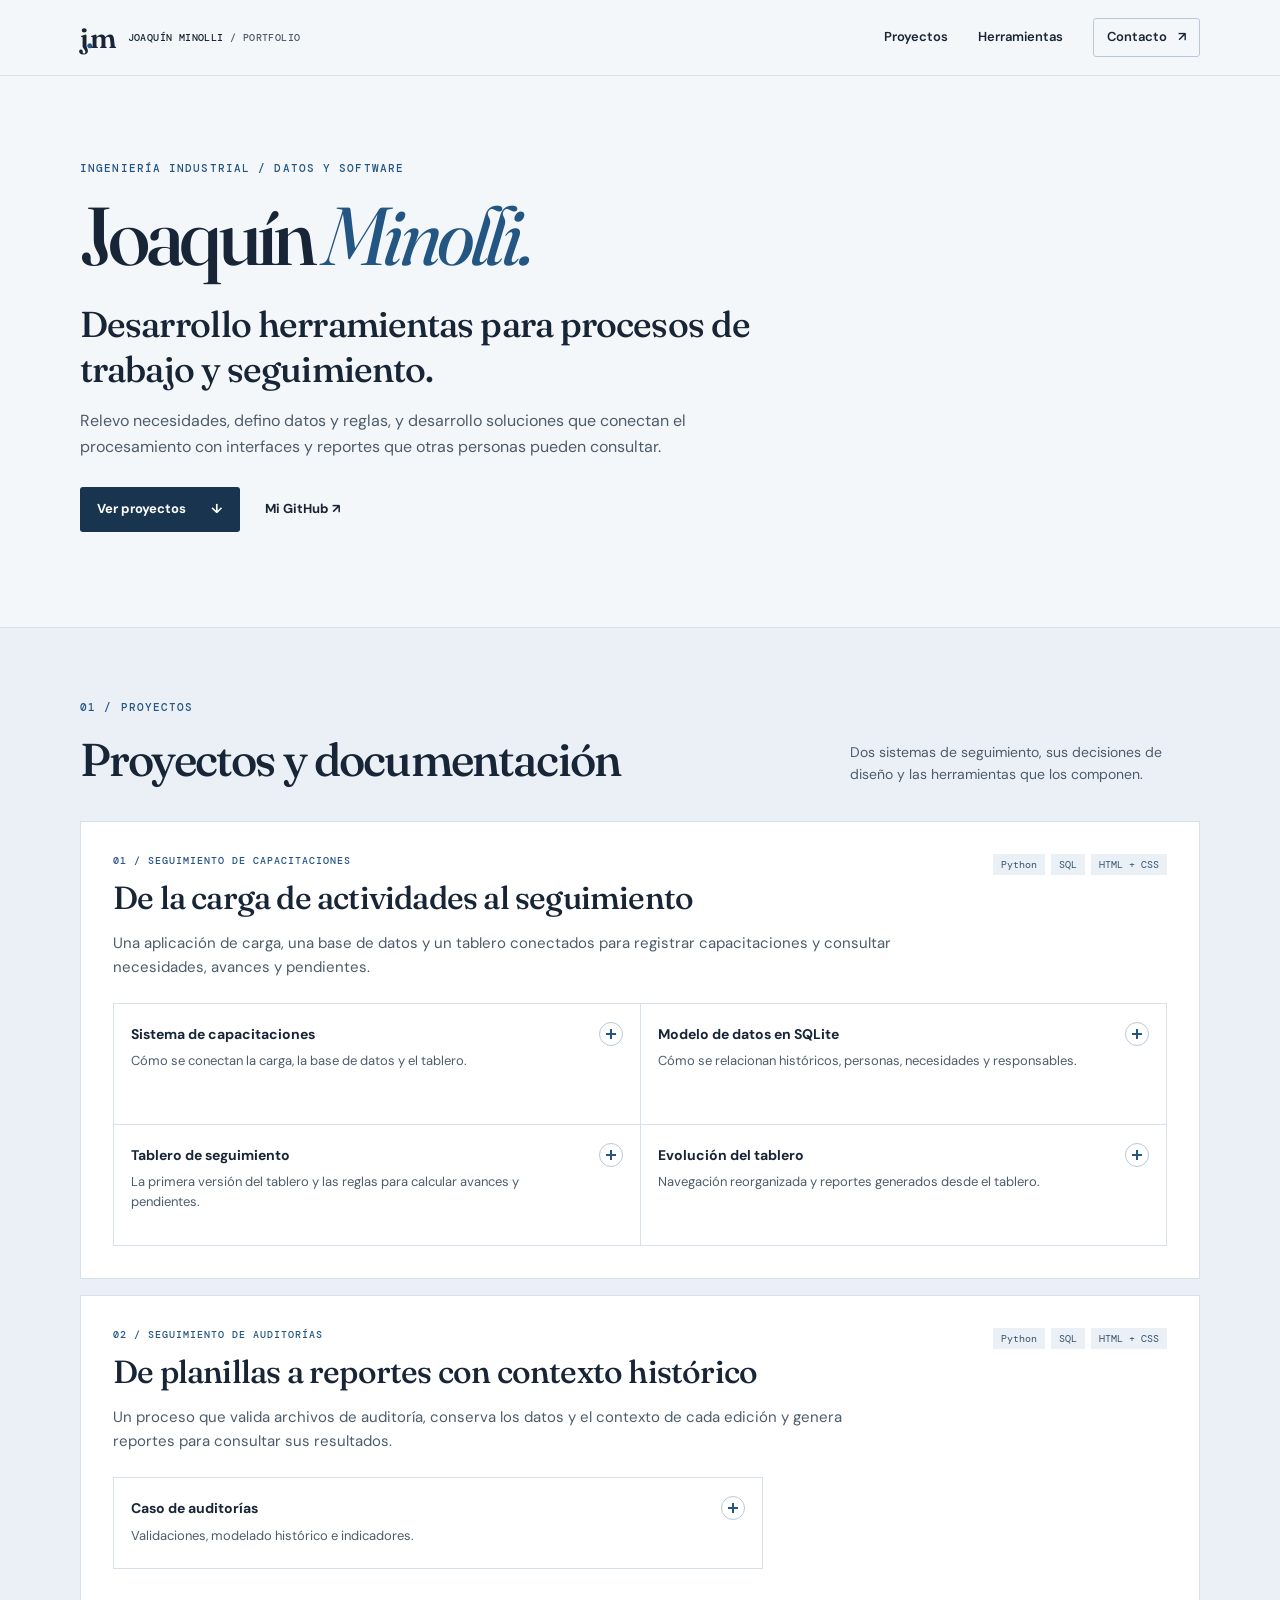
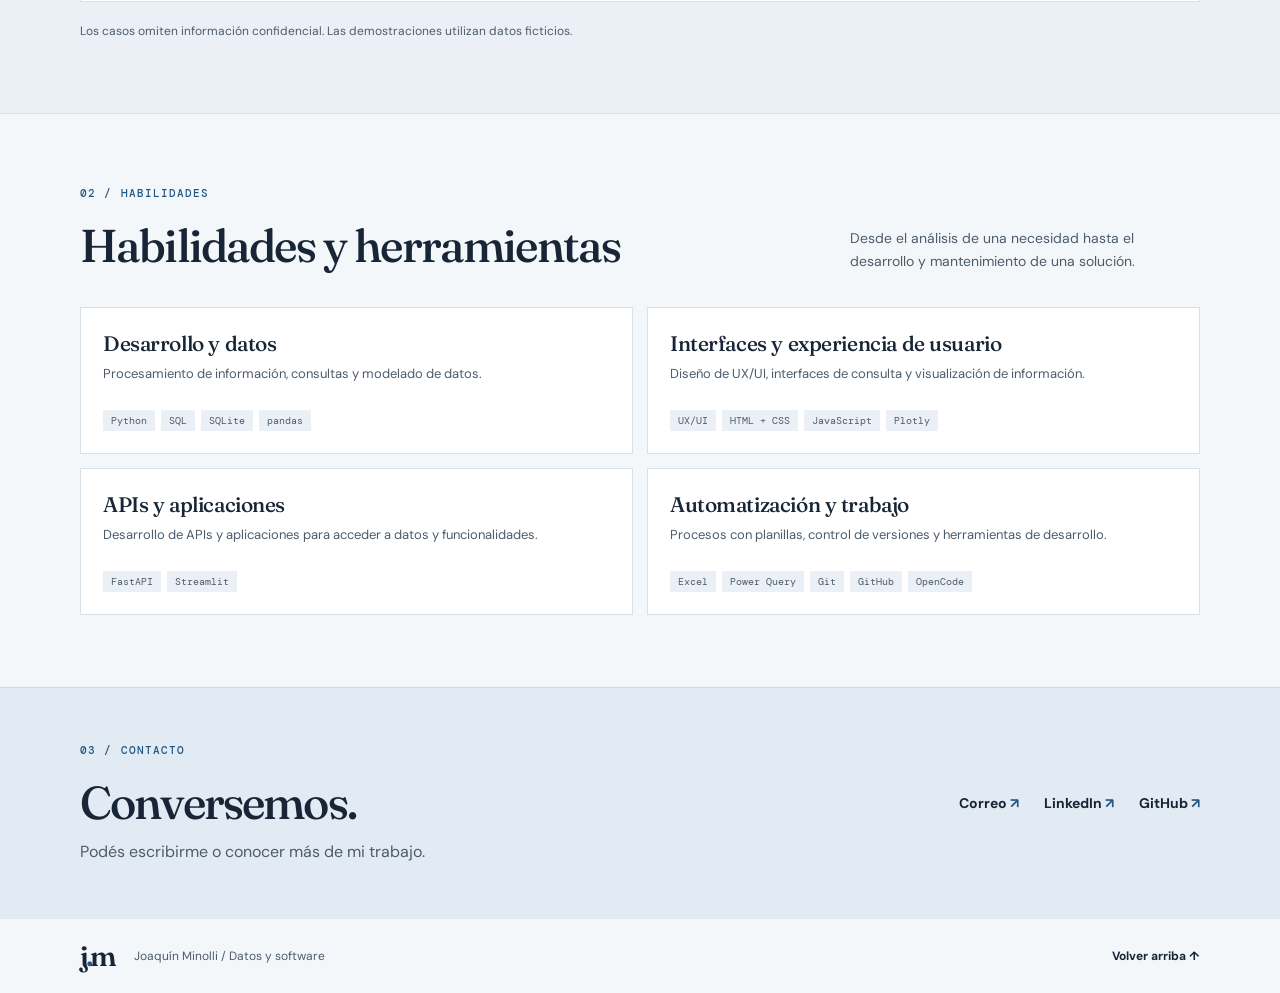
==== commit 518783ec: "Actualizar la paleta de colores del portafolio Reemplazar los tonos cálidos por azules oscuros y gri" ====
--- a/index.html
+++ b/index.html
@@ -4,7 +4,7 @@
   <meta charset="utf-8">
   <meta name="viewport" content="width=device-width, initial-scale=1">
   <meta name="description" content="Proyectos de Joaquín Minolli: desarrollo de sistemas de seguimiento, automatización y análisis de datos.">
-  <meta name="theme-color" content="#f8f5ef">
+  <meta name="theme-color" content="#f4f7fa">
   <title>Joaquín Minolli — Proyectos de datos y software</title>
   <link rel="preconnect" href="https://fonts.googleapis.com">
   <link rel="preconnect" href="https://fonts.gstatic.com" crossorigin>
--- a/sitio/styles.css
+++ b/sitio/styles.css
@@ -1,18 +1,19 @@
-﻿:root{--paper:#f8f5ef;--white:#fffdf9;--ink:#2e2823;--muted:#665b52;--line:#e5ddd2;--clay:#a74f35;--peach:#f2dfd0;--dark:#352c26;--serif:'Fraunces',Georgia,serif;--sans:'DM Sans',Arial,sans-serif;--mono:'DM Mono',monospace}
-*{box-sizing:border-box}html{scroll-behavior:smooth;scroll-padding-top:90px}body{margin:0;background:var(--paper);color:var(--ink);font-family:var(--sans);line-height:1.6;-webkit-font-smoothing:antialiased}a{color:inherit}a:focus-visible{outline:3px solid var(--clay);outline-offset:4px}.skip-link{position:absolute;top:-100px;left:20px;z-index:200;background:var(--dark);color:white;padding:10px 16px}.skip-link:focus{top:12px}.wrap{width:min(1120px,calc(100% - 96px));margin:auto}.topbar{min-height:76px;display:flex;align-items:center;justify-content:space-between;gap:20px;padding:0 max(48px,calc((100% - 1120px)/2));background:rgba(248,245,239,.96);border-bottom:1px solid var(--line);position:sticky;top:0;z-index:20}.brand{display:flex;align-items:center;gap:14px;text-decoration:none;font:500 10px var(--mono);letter-spacing:.04em;white-space:nowrap}.brand small{font:inherit;color:var(--muted)}.brand-mark,.footer-brand{font:600 28px var(--serif);letter-spacing:-.1em}.brand-mark span,.footer-brand span{color:var(--clay)}nav{display:flex;align-items:center;gap:30px}nav a{text-decoration:none;font-size:13px;font-weight:600}nav a:hover,.text-link:hover,.contact-links a:hover{color:var(--clay)}.nav-contact{border:1px solid #c9b7a7;padding:8px 13px;border-radius:3px}.nav-contact span{margin-left:8px}.hero{padding-block:85px 95px;max-width:1120px}.eyebrow,.project-label{margin:0 0 20px;color:var(--clay);font:500 11px var(--mono);letter-spacing:.1em}.hero h1{font:500 clamp(52px,7vw,82px)/1 var(--serif);letter-spacing:-.055em;margin:0 0 25px}.hero h1 em{font-weight:400;color:var(--clay)}.hero-lead{max-width:760px;font:500 clamp(25px,3vw,36px)/1.25 var(--serif);letter-spacing:-.025em;margin:0 0 16px}.hero-text{max-width:670px;color:var(--muted);font-size:16px;margin:0}.hero-actions{display:flex;align-items:center;gap:25px;margin-top:28px}.button{display:inline-flex;gap:25px;align-items:center;background:var(--dark);color:white;text-decoration:none;padding:12px 17px;font-size:13px;font-weight:700;border-radius:3px}.button:hover{background:var(--clay)}.text-link{font-size:13px;font-weight:700;text-decoration:none}.section{padding-block:72px}.projects-section{background:#f0e9df;border-block:1px solid var(--line)}.section-heading{display:flex;justify-content:space-between;align-items:end;gap:35px;margin-bottom:35px}.section-heading h2,.tools-section h2,.contact-inner h2{font:500 clamp(32px,4vw,46px)/1.12 var(--serif);letter-spacing:-.04em;margin:0}.section-heading>p{max-width:350px;color:var(--muted);font-size:14px;margin:0}.project{background:var(--white);border:1px solid var(--line);padding:32px;margin-top:16px}.project-header{display:flex;justify-content:space-between;align-items:start;gap:20px}.project-label{font-size:10px;margin-bottom:12px}.project h3{font:500 clamp(25px,3vw,32px)/1.2 var(--serif);letter-spacing:-.025em;margin:0}.project-summary{max-width:780px;color:var(--muted);font-size:15px;margin:14px 0 24px}.tags{display:flex;flex-wrap:wrap;gap:6px}.tags span{background:#f5ede5;color:#725246;padding:4px 8px;font:10px var(--mono)}.document-list{display:grid;grid-template-columns:repeat(2,minmax(0,1fr));border-top:1px solid var(--line);border-left:1px solid var(--line)}.document{display:flex;justify-content:space-between;gap:16px;padding:17px;text-decoration:none;border-right:1px solid var(--line);border-bottom:1px solid var(--line)}a.document:hover{background:#faf4ee}.document strong{font-size:14px}.document small,.document-evolution p{display:block;color:var(--muted);font-size:13px;line-height:1.5;margin:5px 0 0}.arrow{color:var(--clay);font-weight:700}.document-title{text-decoration:none}.document-title:hover{text-decoration:underline}.demo-links{display:flex;flex-wrap:wrap;gap:8px 20px;margin-top:13px}.demo-links a{font-size:12px;font-weight:700;color:var(--clay);text-underline-offset:3px}.audit-link{border:1px solid var(--line);max-width:650px}.privacy-note{font-size:12px;color:var(--muted);margin:20px 0 0}.tools-section{display:grid;grid-template-columns:1fr 1.7fr;gap:40px}.tool-groups{display:grid;grid-template-columns:repeat(3,1fr);gap:20px}.tool-groups p{margin:0;font-size:13px}.tool-groups strong,.tool-groups span{display:block}.tool-groups span{color:var(--muted);margin-top:7px}.contact-section{background:#e9d5c4;border-top:1px solid #dfc6b3}.contact-inner{display:flex;justify-content:space-between;gap:35px;padding-block:55px}.contact-inner p:last-child{color:var(--muted);margin:10px 0 0}.contact-links{display:flex;flex-wrap:wrap;align-items:center;gap:25px}.contact-links a{font-size:14px;font-weight:700;text-decoration:none}.contact-links span{color:var(--clay)}.footer-inner{display:flex;align-items:center;gap:20px;min-height:74px}.footer-brand{text-decoration:none}.footer-inner p{font-size:12px;color:var(--muted);flex:1}.footer-inner>a:last-child{font-size:12px;text-decoration:none;font-weight:700}
+:root{--paper:#f4f7fa;--white:#ffffff;--ink:#172536;--muted:#4d5c6b;--line:#d8e1ea;--clay:#245683;--peach:#eaf0f6;--dark:#18344f;--serif:'Fraunces',Georgia,serif;--sans:'DM Sans',Arial,sans-serif;--mono:'DM Mono',monospace}
+*{box-sizing:border-box}html{scroll-behavior:smooth;scroll-padding-top:90px}body{margin:0;background:var(--paper);color:var(--ink);font-family:var(--sans);line-height:1.6;-webkit-font-smoothing:antialiased}a{color:inherit}a:focus-visible{outline:3px solid var(--clay);outline-offset:4px}.skip-link{position:absolute;top:-100px;left:20px;z-index:200;background:var(--dark);color:white;padding:10px 16px}.skip-link:focus{top:12px}.wrap{width:min(1120px,calc(100% - 96px));margin:auto}.topbar{min-height:76px;display:flex;align-items:center;justify-content:space-between;gap:20px;padding:0 max(48px,calc((100% - 1120px)/2));background:rgba(244,247,250,.96);border-bottom:1px solid var(--line);position:sticky;top:0;z-index:20}.brand{display:flex;align-items:center;gap:14px;text-decoration:none;font:500 10px var(--mono);letter-spacing:.04em;white-space:nowrap}.brand small{font:inherit;color:var(--muted)}.brand-mark,.footer-brand{font:600 28px var(--serif);letter-spacing:-.1em}.brand-mark span,.footer-brand span{color:var(--clay)}nav{display:flex;align-items:center;gap:30px}nav a{text-decoration:none;font-size:13px;font-weight:600}nav a:hover,.text-link:hover,.contact-links a:hover{color:var(--clay)}.nav-contact{border:1px solid #b8c8d8;padding:8px 13px;border-radius:3px}.nav-contact span{margin-left:8px}.hero{padding-block:85px 95px;max-width:1120px}.eyebrow,.project-label{margin:0 0 20px;color:var(--clay);font:500 11px var(--mono);letter-spacing:.1em}.hero h1{font:500 clamp(52px,7vw,82px)/1 var(--serif);letter-spacing:-.055em;margin:0 0 25px}.hero h1 em{font-weight:400;color:var(--clay)}.hero-lead{max-width:760px;font:500 clamp(25px,3vw,36px)/1.25 var(--serif);letter-spacing:-.025em;margin:0 0 16px}.hero-text{max-width:670px;color:var(--muted);font-size:16px;margin:0}.hero-actions{display:flex;align-items:center;gap:25px;margin-top:28px}.button{display:inline-flex;gap:25px;align-items:center;background:var(--dark);color:white;text-decoration:none;padding:12px 17px;font-size:13px;font-weight:700;border-radius:3px}.button:hover{background:var(--clay)}.text-link{font-size:13px;font-weight:700;text-decoration:none}.section{padding-block:72px}.projects-section{background:#eaf0f6;border-block:1px solid var(--line)}.section-heading{display:flex;justify-content:space-between;align-items:end;gap:35px;margin-bottom:35px}.section-heading h2,.tools-section h2,.contact-inner h2{font:500 clamp(32px,4vw,46px)/1.12 var(--serif);letter-spacing:-.04em;margin:0}.section-heading>p{max-width:350px;color:var(--muted);font-size:14px;margin:0}.project{background:var(--white);border:1px solid var(--line);padding:32px;margin-top:16px}.project-header{display:flex;justify-content:space-between;align-items:start;gap:20px}.project-label{font-size:10px;margin-bottom:12px}.project h3{font:500 clamp(25px,3vw,32px)/1.2 var(--serif);letter-spacing:-.025em;margin:0}.project-summary{max-width:780px;color:var(--muted);font-size:15px;margin:14px 0 24px}.tags{display:flex;flex-wrap:wrap;gap:6px}.tags span{background:#eaf0f6;color:#34536d;padding:4px 8px;font:10px var(--mono)}.document-list{display:grid;grid-template-columns:repeat(2,minmax(0,1fr));border-top:1px solid var(--line);border-left:1px solid var(--line)}.document{display:flex;justify-content:space-between;gap:16px;padding:17px;text-decoration:none;border-right:1px solid var(--line);border-bottom:1px solid var(--line)}a.document:hover{background:#f1f5f9}.document strong{font-size:14px}.document small,.document-evolution p{display:block;color:var(--muted);font-size:13px;line-height:1.5;margin:5px 0 0}.arrow{color:var(--clay);font-weight:700}.document-title{text-decoration:none}.document-title:hover{text-decoration:underline}.demo-links{display:flex;flex-wrap:wrap;gap:8px 20px;margin-top:13px}.demo-links a{font-size:12px;font-weight:700;color:var(--clay);text-underline-offset:3px}.audit-link{border:1px solid var(--line);max-width:650px}.privacy-note{font-size:12px;color:var(--muted);margin:20px 0 0}.tools-section{display:grid;grid-template-columns:1fr 1.7fr;gap:40px}.tool-groups{display:grid;grid-template-columns:repeat(3,1fr);gap:20px}.tool-groups p{margin:0;font-size:13px}.tool-groups strong,.tool-groups span{display:block}.tool-groups span{color:var(--muted);margin-top:7px}.contact-section{background:#e2ebf3;border-top:1px solid #cbd9e5}.contact-inner{display:flex;justify-content:space-between;gap:35px;padding-block:55px}.contact-inner p:last-child{color:var(--muted);margin:10px 0 0}.contact-links{display:flex;flex-wrap:wrap;align-items:center;gap:25px}.contact-links a{font-size:14px;font-weight:700;text-decoration:none}.contact-links span{color:var(--clay)}.footer-inner{display:flex;align-items:center;gap:20px;min-height:74px}.footer-brand{text-decoration:none}.footer-inner p{font-size:12px;color:var(--muted);flex:1}.footer-inner>a:last-child{font-size:12px;text-decoration:none;font-weight:700}
 @media(max-width:700px){.wrap{width:calc(100% - 36px)}.topbar{padding:12px 18px;min-height:64px}.brand small{display:none}nav{gap:14px}nav a{font-size:12px}.nav-contact{padding:6px 8px}.hero{padding-block:60px}.section{padding-block:55px}.section-heading,.project-header,.contact-inner{display:block}.section-heading>p{margin-top:15px}.project{padding:22px}.project-header .tags{margin-top:15px}.document-list{grid-template-columns:1fr}.tools-section{grid-template-columns:1fr;gap:25px}.tool-groups{grid-template-columns:1fr;gap:16px}.contact-links{margin-top:24px}.footer-inner{flex-wrap:wrap;gap:10px;padding-block:15px}.footer-inner p{min-width:65%}}
 @media(max-width:390px){.brand>span:last-child{display:none}nav{gap:10px}.hero h1{font-size:48px}}
 @media(prefers-reduced-motion:reduce){html{scroll-behavior:auto}}
 
 /* Documentación desplegable y habilidades */
-.document-list{align-items:start}
+.document-list{align-items:stretch}
 details.document{display:block;padding:0}
 .document summary{display:flex;justify-content:space-between;align-items:flex-start;gap:16px;padding:17px;cursor:pointer;list-style:none;min-height:90px}
+.document-list .document summary{min-height:120px}
 .document summary::-webkit-details-marker{display:none}
-.document summary:hover,.document[open] summary{background:#faf4ee}
+.document summary:hover,.document[open] summary{background:#f1f5f9}
 .document summary:focus-visible{outline:3px solid var(--clay);outline-offset:-3px}
 .document summary small{display:block;color:var(--muted);font-size:13px;line-height:1.5;margin-top:5px}
-.disclosure-icon{flex:none;width:24px;height:24px;border:1px solid #d7c4b5;border-radius:50%;position:relative;margin-top:1px}
+.disclosure-icon{flex:none;width:24px;height:24px;border:1px solid #b8c8d8;border-radius:50%;position:relative;margin-top:1px}
 .disclosure-icon:before,.disclosure-icon:after{content:'';position:absolute;background:var(--clay);left:6px;right:6px;top:10px;height:2px}
 .disclosure-icon:after{transform:rotate(90deg)}
 .document[open] .disclosure-icon:after{display:none}
@@ -28,4 +29,5 @@
 .tool-card{background:var(--white);border:1px solid var(--line);padding:22px;display:flex;flex-direction:column;align-items:flex-start}
 .tool-card h3{font:500 21px/1.25 var(--serif);letter-spacing:-.02em;margin:0}
 .tool-card p{font-size:13px;color:var(--muted);margin:8px 0 18px;flex:1}
-@media(max-width:700px){.tool-groups{grid-template-columns:1fr;gap:10px}.tool-card{padding:18px}.document summary{min-height:0}}
+@media(min-width:701px) and (max-width:900px){.document-list .document summary{min-height:140px}}
+@media(max-width:700px){.tool-groups{grid-template-columns:1fr;gap:10px}.tool-card{padding:18px}.document summary,.document-list .document summary{min-height:0}}
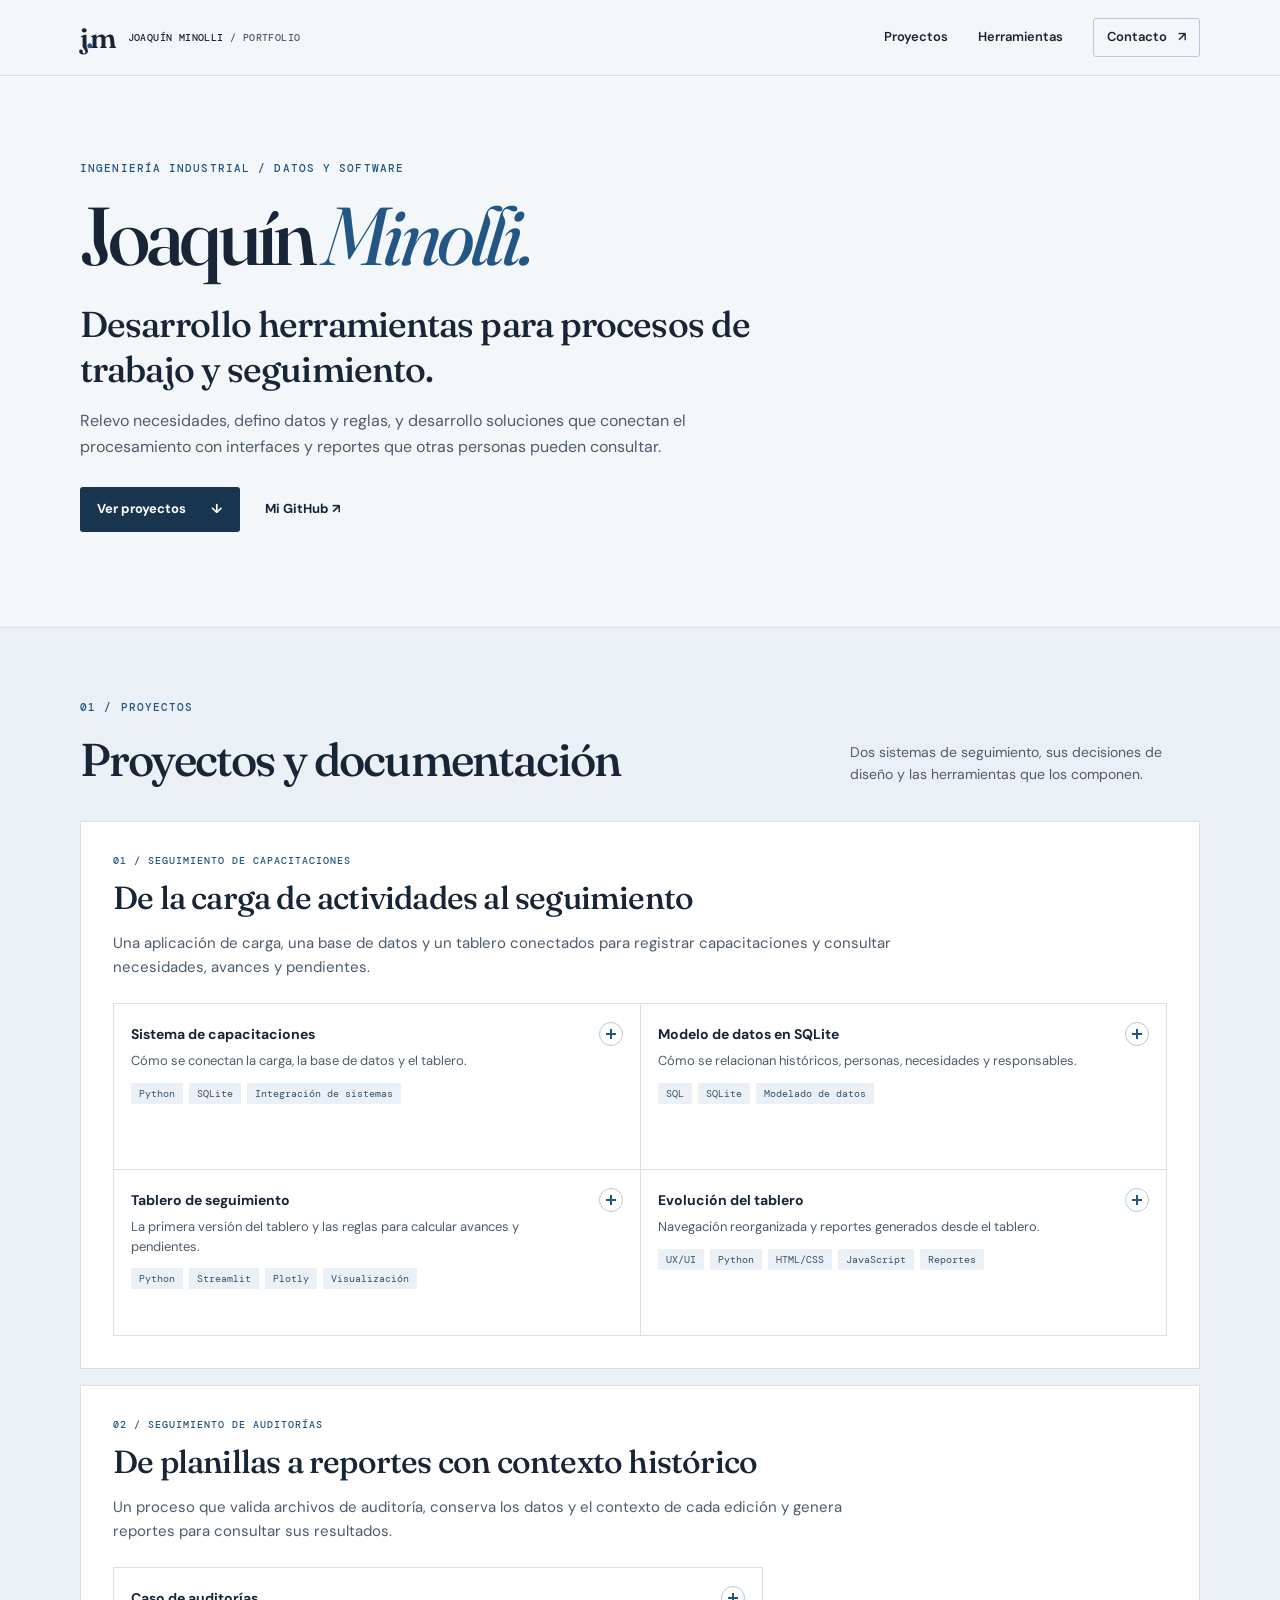
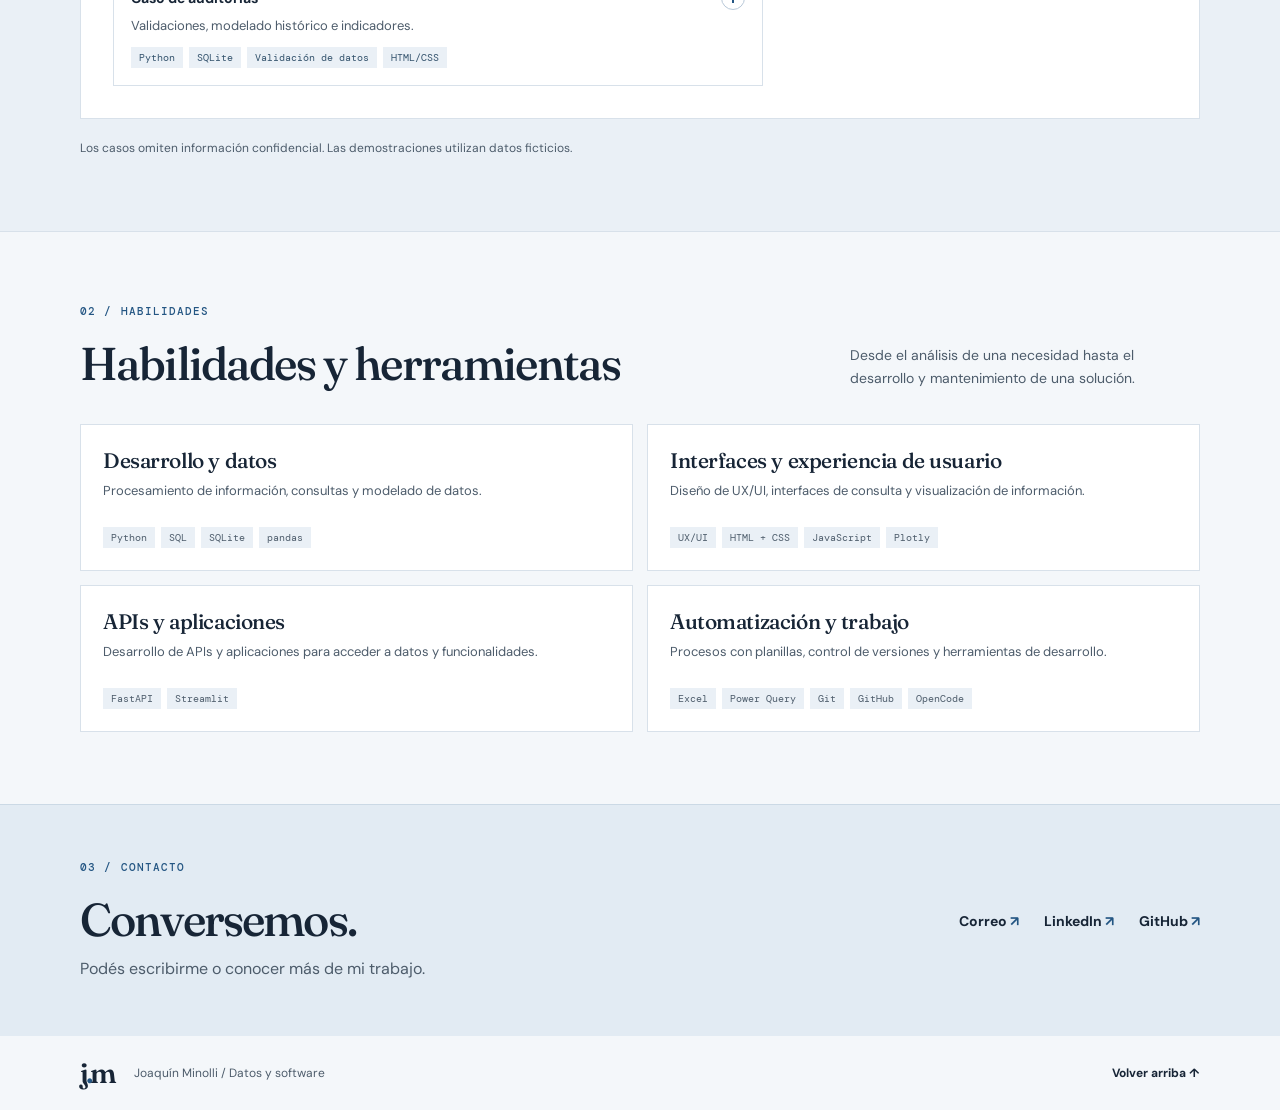
==== commit f49958da: "Cambios de UI en el portafolio" ====
--- a/index.html
+++ b/index.html
@@ -36,20 +36,20 @@
         <div class="section-heading"><div><p class="eyebrow">01 / PROYECTOS</p><h2>Proyectos y documentación</h2></div><p>Dos sistemas de seguimiento, sus decisiones de diseño y las herramientas que los componen.</p></div>
 
         <article class="project">
-          <div class="project-header"><div><p class="project-label">01 / SEGUIMIENTO DE CAPACITACIONES</p><h3>De la carga de actividades al seguimiento</h3></div><div class="tags" aria-label="Lenguajes"><span>Python</span><span>SQL</span><span>HTML + CSS</span></div></div>
+          <div class="project-header"><div><p class="project-label">01 / SEGUIMIENTO DE CAPACITACIONES</p><h3>De la carga de actividades al seguimiento</h3></div></div>
           <p class="project-summary">Una aplicación de carga, una base de datos y un tablero conectados para registrar capacitaciones y consultar necesidades, avances y pendientes.</p>
           <div class="document-list" aria-label="Documentación de capacitaciones">
-            <details class="document"><summary><span><strong>Sistema de capacitaciones</strong><small>Cómo se conectan la carga, la base de datos y el tablero.</small></span><span class="disclosure-icon" aria-hidden="true"></span></summary><div class="document-detail"><p>Presenta el recorrido completo de una actividad: su registro y validación, el almacenamiento en SQLite y su uso en el seguimiento. Explica también las decisiones de arquitectura y sus restricciones.</p><a href="https://github.com/jminolli-e/case-studies/tree/main/pipeline_capacitaciones">Leer el caso <span aria-hidden="true">↗</span></a></div></details>
-            <details class="document"><summary><span><strong>Modelo de datos en SQLite</strong><small>Cómo se relacionan históricos, personas, necesidades y responsables.</small></span><span class="disclosure-icon" aria-hidden="true"></span></summary><div class="document-detail"><p>Describe la base departamental, sus históricos y catálogos, y las reglas que relacionan las actividades realizadas con las necesidades de capacitación.</p><a href="https://github.com/jminolli-e/case-studies/tree/main/capacitaciones.db">Leer el caso <span aria-hidden="true">↗</span></a></div></details>
-            <details class="document"><summary><span><strong>Tablero de seguimiento</strong><small>La primera versión del tablero y las reglas para calcular avances y pendientes.</small></span><span class="disclosure-icon" aria-hidden="true"></span></summary><div class="document-detail"><p>Explica cómo se construyen los universos de seguimiento, se calcula el cumplimiento y se presentan indicadores y pendientes para su consulta.</p><a href="https://github.com/jminolli-e/case-studies/tree/main/capacitaciones">Leer el caso <span aria-hidden="true">↗</span></a></div></details>
-            <details class="document"><summary><span><strong>Evolución del tablero</strong><small>Navegación reorganizada y reportes generados desde el tablero.</small></span><span class="disclosure-icon" aria-hidden="true"></span></summary><div class="document-detail"><p>Cuenta cómo se reorganizó la consulta y cómo, al elegir un período, el tablero genera reportes descargables por grupo con información reunida para revisar y compartir.</p><a href="https://github.com/jminolli-e/case-studies/tree/main/capacitaciones/actualizacion">Leer el caso <span aria-hidden="true">↗</span></a><div class="demo-links"><a href="capacitaciones/actualizacion/demo/dashboard-actual.html">Probar el tablero <span aria-hidden="true">↗</span></a><a href="capacitaciones/actualizacion/demo/reporte-actual.html">Ver un reporte de ejemplo <span aria-hidden="true">↗</span></a></div><small class="demo-note">Demostraciones con datos ficticios; el tablero reproduce parte de la interfaz.</small></div></details>
+            <details class="document"><summary><span><strong>Sistema de capacitaciones</strong><small>Cómo se conectan la carga, la base de datos y el tablero.</small><span class="tags document-tags" aria-label="Tecnologías y áreas"><span>Python</span><span>SQLite</span><span>Integración de sistemas</span></span></span><span class="disclosure-icon" aria-hidden="true"></span></summary><div class="document-detail"><p>Presenta el recorrido completo de una actividad: su registro y validación, el almacenamiento en SQLite y su uso en el seguimiento. Explica también las decisiones de arquitectura y sus restricciones.</p><a href="https://github.com/jminolli-e/case-studies/tree/main/pipeline_capacitaciones">Leer el caso <span aria-hidden="true">↗</span></a></div></details>
+            <details class="document"><summary><span><strong>Modelo de datos en SQLite</strong><small>Cómo se relacionan históricos, personas, necesidades y responsables.</small><span class="tags document-tags" aria-label="Tecnologías y áreas"><span>SQL</span><span>SQLite</span><span>Modelado de datos</span></span></span><span class="disclosure-icon" aria-hidden="true"></span></summary><div class="document-detail"><p>Describe la base departamental, sus históricos y catálogos, y las reglas que relacionan las actividades realizadas con las necesidades de capacitación.</p><a href="https://github.com/jminolli-e/case-studies/tree/main/capacitaciones.db">Leer el caso <span aria-hidden="true">↗</span></a></div></details>
+            <details class="document"><summary><span><strong>Tablero de seguimiento</strong><small>La primera versión del tablero y las reglas para calcular avances y pendientes.</small><span class="tags document-tags" aria-label="Tecnologías y áreas"><span>Python</span><span>Streamlit</span><span>Plotly</span><span>Visualización</span></span></span><span class="disclosure-icon" aria-hidden="true"></span></summary><div class="document-detail"><p>Explica cómo se construyen los universos de seguimiento, se calcula el cumplimiento y se presentan indicadores y pendientes para su consulta.</p><a href="https://github.com/jminolli-e/case-studies/tree/main/capacitaciones">Leer el caso <span aria-hidden="true">↗</span></a></div></details>
+            <details class="document"><summary><span><strong>Evolución del tablero</strong><small>Navegación reorganizada y reportes generados desde el tablero.</small><span class="tags document-tags" aria-label="Tecnologías y áreas"><span>UX/UI</span><span>Python</span><span>HTML/CSS</span><span>JavaScript</span><span>Reportes</span></span></span><span class="disclosure-icon" aria-hidden="true"></span></summary><div class="document-detail"><p>Cuenta cómo se reorganizó la consulta y cómo, al elegir un período, el tablero genera reportes descargables por grupo con información reunida para revisar y compartir.</p><a href="https://github.com/jminolli-e/case-studies/tree/main/capacitaciones/actualizacion">Leer el caso <span aria-hidden="true">↗</span></a><div class="demo-links"><a href="capacitaciones/actualizacion/demo/dashboard-actual.html">Probar el tablero <span aria-hidden="true">↗</span></a><a href="capacitaciones/actualizacion/demo/reporte-actual.html">Ver un reporte de ejemplo <span aria-hidden="true">↗</span></a></div><small class="demo-note">Demostraciones con datos ficticios; el tablero reproduce parte de la interfaz.</small></div></details>
           </div>
         </article>
 
         <article class="project project-audits">
-          <div class="project-header"><div><p class="project-label">02 / SEGUIMIENTO DE AUDITORÍAS</p><h3>De planillas a reportes con contexto histórico</h3></div><div class="tags" aria-label="Lenguajes"><span>Python</span><span>SQL</span><span>HTML + CSS</span></div></div>
+          <div class="project-header"><div><p class="project-label">02 / SEGUIMIENTO DE AUDITORÍAS</p><h3>De planillas a reportes con contexto histórico</h3></div></div>
           <p class="project-summary">Un proceso que valida archivos de auditoría, conserva los datos y el contexto de cada edición y genera reportes para consultar sus resultados.</p>
-          <div class="audit-link"><details class="document"><summary><span><strong>Caso de auditorías</strong><small>Validaciones, modelado histórico e indicadores.</small></span><span class="disclosure-icon" aria-hidden="true"></span></summary><div class="document-detail"><p>Explica cómo se validan las planillas, se conserva el universo y las respuestas de cada edición y se generan reportes HTML y PNG con sus resultados.</p><a href="https://github.com/jminolli-e/case-studies/tree/main/auditorias">Leer el caso <span aria-hidden="true">↗</span></a></div></details></div>
+          <div class="audit-link"><details class="document"><summary><span><strong>Caso de auditorías</strong><small>Validaciones, modelado histórico e indicadores.</small><span class="tags document-tags" aria-label="Tecnologías y áreas"><span>Python</span><span>SQLite</span><span>Validación de datos</span><span>HTML/CSS</span></span></span><span class="disclosure-icon" aria-hidden="true"></span></summary><div class="document-detail"><p>Explica cómo se validan las planillas, se conserva el universo y las respuestas de cada edición y se generan reportes HTML y PNG con sus resultados.</p><a href="https://github.com/jminolli-e/case-studies/tree/main/auditorias">Leer el caso <span aria-hidden="true">↗</span></a></div></details></div>
         </article>
         <p class="privacy-note">Los casos omiten información confidencial. Las demostraciones utilizan datos ficticios.</p>
       </div>
--- a/sitio/styles.css
+++ b/sitio/styles.css
@@ -8,11 +8,13 @@
 .document-list{align-items:stretch}
 details.document{display:block;padding:0}
 .document summary{display:flex;justify-content:space-between;align-items:flex-start;gap:16px;padding:17px;cursor:pointer;list-style:none;min-height:90px}
-.document-list .document summary{min-height:120px}
+.document-list .document summary{min-height:165px}
 .document summary::-webkit-details-marker{display:none}
 .document summary:hover,.document[open] summary{background:#f1f5f9}
 .document summary:focus-visible{outline:3px solid var(--clay);outline-offset:-3px}
 .document summary small{display:block;color:var(--muted);font-size:13px;line-height:1.5;margin-top:5px}
+.document-tags{margin-top:12px}
+.document summary>span:first-child{min-width:0}
 .disclosure-icon{flex:none;width:24px;height:24px;border:1px solid #b8c8d8;border-radius:50%;position:relative;margin-top:1px}
 .disclosure-icon:before,.disclosure-icon:after{content:'';position:absolute;background:var(--clay);left:6px;right:6px;top:10px;height:2px}
 .disclosure-icon:after{transform:rotate(90deg)}
@@ -29,5 +31,5 @@
 .tool-card{background:var(--white);border:1px solid var(--line);padding:22px;display:flex;flex-direction:column;align-items:flex-start}
 .tool-card h3{font:500 21px/1.25 var(--serif);letter-spacing:-.02em;margin:0}
 .tool-card p{font-size:13px;color:var(--muted);margin:8px 0 18px;flex:1}
-@media(min-width:701px) and (max-width:900px){.document-list .document summary{min-height:140px}}
+@media(min-width:701px) and (max-width:900px){.document-list .document summary{min-height:195px}}
 @media(max-width:700px){.tool-groups{grid-template-columns:1fr;gap:10px}.tool-card{padding:18px}.document summary,.document-list .document summary{min-height:0}}
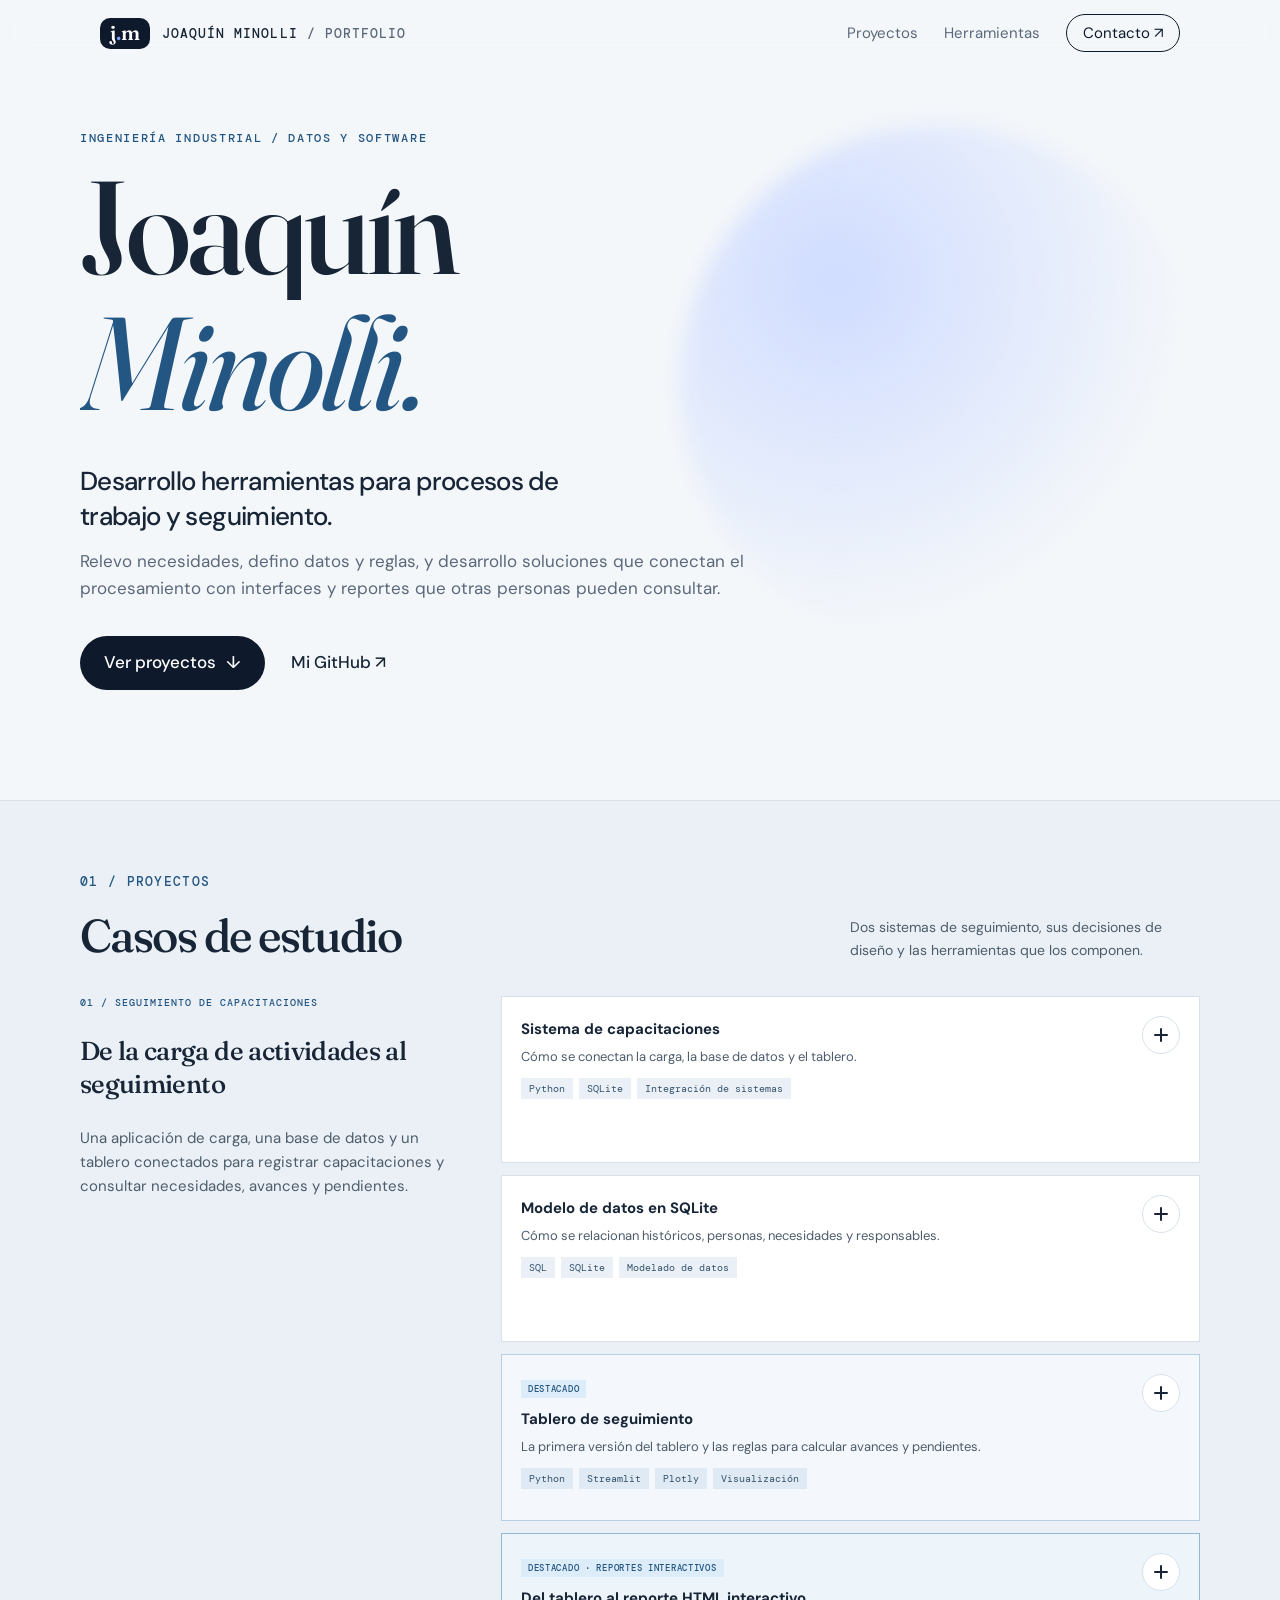
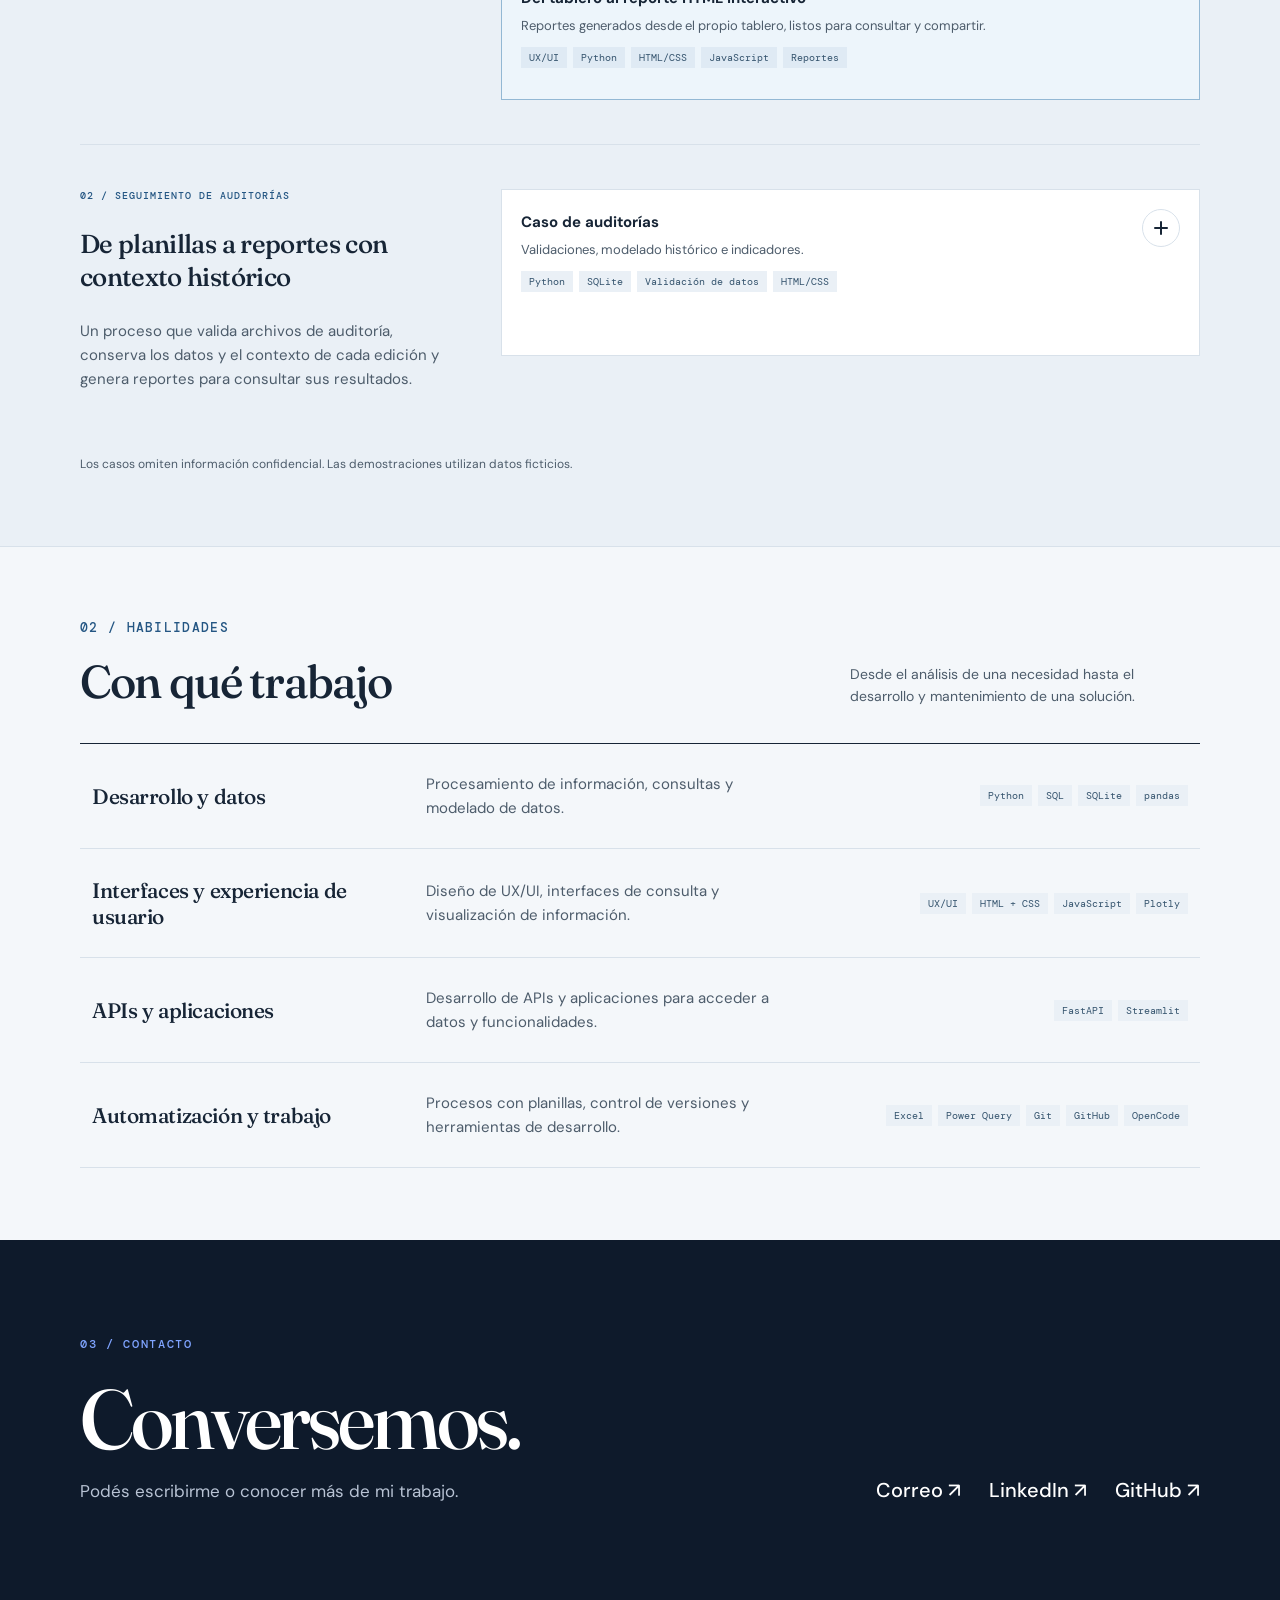
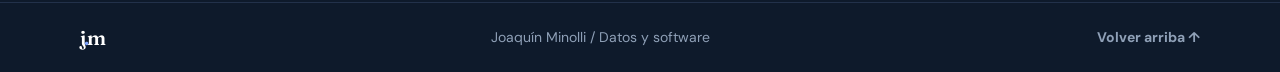
==== commit a8d6f097: "Actualiza diseño y animaciones del portfolio" ====
--- a/index.html
+++ b/index.html
@@ -1,71 +1,32 @@
-﻿<!doctype html>
+<!doctype html>
 <html lang="es">
 <head>
   <meta charset="utf-8">
   <meta name="viewport" content="width=device-width, initial-scale=1">
-  <meta name="description" content="Proyectos de Joaquín Minolli: desarrollo de sistemas de seguimiento, automatización y análisis de datos.">
   <meta name="theme-color" content="#f4f7fa">
   <title>Joaquín Minolli — Proyectos de datos y software</title>
   <link rel="preconnect" href="https://fonts.googleapis.com">
   <link rel="preconnect" href="https://fonts.gstatic.com" crossorigin>
   <link href="https://fonts.googleapis.com/css2?family=DM+Sans:wght@400;500;600;700&family=DM+Mono:wght@400;500&family=Fraunces:opsz,wght@9..144,400;9..144,500;9..144,600&display=swap" rel="stylesheet">
+  <meta name="description" content="Proyectos de Joaquín Minolli: desarrollo de sistemas de seguimiento, automatización y análisis de datos.">
   <link rel="stylesheet" href="sitio/styles.css">
 </head>
 <body>
-  <a class="skip-link" href="#contenido">Saltar al contenido</a>
-  <header class="topbar">
-    <a class="brand" href="#inicio" aria-label="Joaquín Minolli, inicio"><span class="brand-mark">j<span>.</span>m</span><span>JOAQUÍN MINOLLI <small>/ PORTFOLIO</small></span></a>
-    <nav aria-label="Navegación principal">
-      <a href="#proyectos">Proyectos</a>
-      <a href="#herramientas">Herramientas</a>
-      <a class="nav-contact" href="#contacto">Contacto <span aria-hidden="true">↗</span></a>
-    </nav>
-  </header>
-
+  <a class="skip" href="#contenido">Saltar al contenido</a>
+  <header class="topbar"><a class="brand" href="#inicio" aria-label="Joaquín Minolli, inicio"><span class="brand-mark">j<span>.</span>m</span><span>JOAQUÍN MINOLLI <small>/ PORTFOLIO</small></span></a><nav aria-label="Navegación principal"><a href="#proyectos">Proyectos</a><a href="#herramientas">Herramientas</a><a class="nav-contact" href="#contacto">Contacto ↗</a></nav></header>
   <main id="contenido">
-    <section class="hero wrap" id="inicio">
-      <p class="eyebrow">INGENIERÍA INDUSTRIAL / DATOS Y SOFTWARE</p>
-      <h1>Joaquín <em>Minolli.</em></h1>
-      <p class="hero-lead">Desarrollo herramientas para procesos de trabajo y seguimiento.</p>
-      <p class="hero-text">Relevo necesidades, defino datos y reglas, y desarrollo soluciones que conectan el procesamiento con interfaces y reportes que otras personas pueden consultar.</p>
-      <div class="hero-actions"><a class="button" href="#proyectos">Ver proyectos <span aria-hidden="true">↓</span></a><a class="text-link" href="https://github.com/jminolli-e">Mi GitHub <span aria-hidden="true">↗</span></a></div>
-    </section>
-
-    <section class="projects-section" id="proyectos">
-      <div class="wrap section">
-        <div class="section-heading"><div><p class="eyebrow">01 / PROYECTOS</p><h2>Proyectos y documentación</h2></div><p>Dos sistemas de seguimiento, sus decisiones de diseño y las herramientas que los componen.</p></div>
-
-        <article class="project">
-          <div class="project-header"><div><p class="project-label">01 / SEGUIMIENTO DE CAPACITACIONES</p><h3>De la carga de actividades al seguimiento</h3></div></div>
-          <p class="project-summary">Una aplicación de carga, una base de datos y un tablero conectados para registrar capacitaciones y consultar necesidades, avances y pendientes.</p>
-          <div class="document-list" aria-label="Documentación de capacitaciones">
-            <details class="document"><summary><span><strong>Sistema de capacitaciones</strong><small>Cómo se conectan la carga, la base de datos y el tablero.</small><span class="tags document-tags" aria-label="Tecnologías y áreas"><span>Python</span><span>SQLite</span><span>Integración de sistemas</span></span></span><span class="disclosure-icon" aria-hidden="true"></span></summary><div class="document-detail"><p>Presenta el recorrido completo de una actividad: su registro y validación, el almacenamiento en SQLite y su uso en el seguimiento. Explica también las decisiones de arquitectura y sus restricciones.</p><a href="https://github.com/jminolli-e/case-studies/tree/main/pipeline_capacitaciones">Leer el caso <span aria-hidden="true">↗</span></a></div></details>
-            <details class="document"><summary><span><strong>Modelo de datos en SQLite</strong><small>Cómo se relacionan históricos, personas, necesidades y responsables.</small><span class="tags document-tags" aria-label="Tecnologías y áreas"><span>SQL</span><span>SQLite</span><span>Modelado de datos</span></span></span><span class="disclosure-icon" aria-hidden="true"></span></summary><div class="document-detail"><p>Describe la base departamental, sus históricos y catálogos, y las reglas que relacionan las actividades realizadas con las necesidades de capacitación.</p><a href="https://github.com/jminolli-e/case-studies/tree/main/capacitaciones.db">Leer el caso <span aria-hidden="true">↗</span></a></div></details>
-            <details class="document"><summary><span><strong>Tablero de seguimiento</strong><small>La primera versión del tablero y las reglas para calcular avances y pendientes.</small><span class="tags document-tags" aria-label="Tecnologías y áreas"><span>Python</span><span>Streamlit</span><span>Plotly</span><span>Visualización</span></span></span><span class="disclosure-icon" aria-hidden="true"></span></summary><div class="document-detail"><p>Explica cómo se construyen los universos de seguimiento, se calcula el cumplimiento y se presentan indicadores y pendientes para su consulta.</p><a href="https://github.com/jminolli-e/case-studies/tree/main/capacitaciones">Leer el caso <span aria-hidden="true">↗</span></a></div></details>
-            <details class="document"><summary><span><strong>Evolución del tablero</strong><small>Navegación reorganizada y reportes generados desde el tablero.</small><span class="tags document-tags" aria-label="Tecnologías y áreas"><span>UX/UI</span><span>Python</span><span>HTML/CSS</span><span>JavaScript</span><span>Reportes</span></span></span><span class="disclosure-icon" aria-hidden="true"></span></summary><div class="document-detail"><p>Cuenta cómo se reorganizó la consulta y cómo, al elegir un período, el tablero genera reportes descargables por grupo con información reunida para revisar y compartir.</p><a href="https://github.com/jminolli-e/case-studies/tree/main/capacitaciones/actualizacion">Leer el caso <span aria-hidden="true">↗</span></a><div class="demo-links"><a href="capacitaciones/actualizacion/demo/dashboard-actual.html">Probar el tablero <span aria-hidden="true">↗</span></a><a href="capacitaciones/actualizacion/demo/reporte-actual.html">Ver un reporte de ejemplo <span aria-hidden="true">↗</span></a></div><small class="demo-note">Demostraciones con datos ficticios; el tablero reproduce parte de la interfaz.</small></div></details>
-          </div>
-        </article>
-
-        <article class="project project-audits">
-          <div class="project-header"><div><p class="project-label">02 / SEGUIMIENTO DE AUDITORÍAS</p><h3>De planillas a reportes con contexto histórico</h3></div></div>
-          <p class="project-summary">Un proceso que valida archivos de auditoría, conserva los datos y el contexto de cada edición y genera reportes para consultar sus resultados.</p>
-          <div class="audit-link"><details class="document"><summary><span><strong>Caso de auditorías</strong><small>Validaciones, modelado histórico e indicadores.</small><span class="tags document-tags" aria-label="Tecnologías y áreas"><span>Python</span><span>SQLite</span><span>Validación de datos</span><span>HTML/CSS</span></span></span><span class="disclosure-icon" aria-hidden="true"></span></summary><div class="document-detail"><p>Explica cómo se validan las planillas, se conserva el universo y las respuestas de cada edición y se generan reportes HTML y PNG con sus resultados.</p><a href="https://github.com/jminolli-e/case-studies/tree/main/auditorias">Leer el caso <span aria-hidden="true">↗</span></a></div></details></div>
-        </article>
-        <p class="privacy-note">Los casos omiten información confidencial. Las demostraciones utilizan datos ficticios.</p>
-      </div>
-    </section>
-
-    <section class="wrap section tools-section" id="herramientas">
-      <div class="section-heading"><div><p class="eyebrow">02 / HABILIDADES</p><h2>Habilidades y herramientas</h2></div><p>Desde el análisis de una necesidad hasta el desarrollo y mantenimiento de una solución.</p></div>
-      <div class="tool-groups">
-        <article class="tool-card"><h3>Desarrollo y datos</h3><p>Procesamiento de información, consultas y modelado de datos.</p><div class="tags"><span>Python</span><span>SQL</span><span>SQLite</span><span>pandas</span></div></article>
-        <article class="tool-card"><h3>Interfaces y experiencia de usuario</h3><p>Diseño de UX/UI, interfaces de consulta y visualización de información.</p><div class="tags"><span>UX/UI</span><span>HTML + CSS</span><span>JavaScript</span><span>Plotly</span></div></article>
-        <article class="tool-card"><h3>APIs y aplicaciones</h3><p>Desarrollo de APIs y aplicaciones para acceder a datos y funcionalidades.</p><div class="tags"><span>FastAPI</span><span>Streamlit</span></div></article>
-        <article class="tool-card"><h3>Automatización y trabajo</h3><p>Procesos con planillas, control de versiones y herramientas de desarrollo.</p><div class="tags"><span>Excel</span><span>Power Query</span><span>Git</span><span>GitHub</span><span>OpenCode</span></div></article>
-      </div>
-    </section>
-    <section class="contact-section" id="contacto"><div class="wrap contact-inner"><div><p class="eyebrow">03 / CONTACTO</p><h2>Conversemos.</h2><p>Podés escribirme o conocer más de mi trabajo.</p></div><div class="contact-links"><a href="mailto:joacominolli8@gmail.com">Correo <span aria-hidden="true">↗</span></a><a href="https://www.linkedin.com/in/joaquin-minolli-bb6983295/">LinkedIn <span aria-hidden="true">↗</span></a><a href="https://github.com/jminolli-e">GitHub <span aria-hidden="true">↗</span></a></div></div></section>
-  </main>
-  <footer><div class="wrap footer-inner"><a class="footer-brand" href="#inicio">j<span>.</span>m</a><p>Joaquín Minolli / Datos y software</p><a href="#inicio">Volver arriba ↑</a></div></footer>
+    <section class="hero wrap" id="inicio"><p class="eyebrow" style="--d:100">INGENIERÍA INDUSTRIAL / DATOS Y SOFTWARE</p><h1 aria-label="Joaquín Minolli."><span class="line"><span style="--d:250">Joaquín</span></span><span class="line"><span style="--d:400"><em>Minolli.</em></span></span></h1><p class="hero-lead" style="--d:750">Desarrollo herramientas para procesos de trabajo y seguimiento.</p><p class="hero-text" style="--d:900">Relevo necesidades, defino datos y reglas, y desarrollo soluciones que conectan el procesamiento con interfaces y reportes que otras personas pueden consultar.</p><div class="hero-actions" style="--d:1050"><a class="button" href="#proyectos">Ver proyectos <span aria-hidden="true">↓</span></a><a class="text-link" href="https://github.com/jminolli-e">Mi GitHub <span aria-hidden="true">↗</span></a></div></section>
+    <section class="projects-section" id="proyectos"><div class="wrap section"><div class="section-heading reveal"><div><p class="eyebrow">01 / PROYECTOS</p><h2>Casos de estudio</h2></div><p>Dos sistemas de seguimiento, sus decisiones de diseño y las herramientas que los componen.</p></div>
+      <article class="split"><div class="side reveal"><p class="project-label">01 / SEGUIMIENTO DE CAPACITACIONES</p><h3>De la carga de actividades al seguimiento</h3><p class="sum">Una aplicación de carga, una base de datos y un tablero conectados para registrar capacitaciones y consultar necesidades, avances y pendientes.</p></div><div class="list" aria-label="Documentación de capacitaciones">
+        <details class="document reveal"><summary><span><strong>Sistema de capacitaciones</strong><small>Cómo se conectan la carga, la base de datos y el tablero.</small><span class="tags"><span>Python</span><span>SQLite</span><span>Integración de sistemas</span></span></span><span class="icon" aria-hidden="true"></span></summary><div class="document-detail"><p>Presenta el recorrido completo de una actividad: su registro y validación, el almacenamiento en SQLite y su uso en el seguimiento. Explica también las decisiones de arquitectura y sus restricciones.</p><a href="https://github.com/jminolli-e/case-studies/tree/main/pipeline_capacitaciones">Leer el caso ↗</a></div></details>
+        <details class="document reveal"><summary><span><strong>Modelo de datos en SQLite</strong><small>Cómo se relacionan históricos, personas, necesidades y responsables.</small><span class="tags"><span>SQL</span><span>SQLite</span><span>Modelado de datos</span></span></span><span class="icon" aria-hidden="true"></span></summary><div class="document-detail"><p>Describe la base departamental, sus históricos y catálogos, y las reglas que relacionan las actividades realizadas con las necesidades de capacitación.</p><a href="https://github.com/jminolli-e/case-studies/tree/main/capacitaciones.db">Leer el caso ↗</a></div></details>
+        <details class="document featured reveal"><summary><span><span class="badge">Destacado</span><br><strong>Tablero de seguimiento</strong><small>La primera versión del tablero y las reglas para calcular avances y pendientes.</small><span class="tags"><span>Python</span><span>Streamlit</span><span>Plotly</span><span>Visualización</span></span></span><span class="icon" aria-hidden="true"></span></summary><div class="document-detail"><p>Explica cómo se construyen los universos de seguimiento, se calcula el cumplimiento y se presentan indicadores y pendientes para su consulta.</p><a href="https://github.com/jminolli-e/case-studies/tree/main/capacitaciones">Leer el caso ↗</a></div></details>
+        <details class="document featured report reveal"><summary><span><span class="badge">Destacado · Reportes interactivos</span><br><strong>Del tablero al reporte HTML interactivo</strong><small>Reportes generados desde el propio tablero, listos para consultar y compartir.</small><span class="tags"><span>UX/UI</span><span>Python</span><span>HTML/CSS</span><span>JavaScript</span><span>Reportes</span></span></span><span class="icon" aria-hidden="true"></span></summary><div class="document-detail"><p>Al elegir un período, el tablero genera un reporte HTML autocontenido con indicadores, actividad y pendientes por grupo. Incluye filtros y descarga de CSV, sin necesitar acceso al tablero.</p><a href="https://github.com/jminolli-e/case-studies/tree/main/capacitaciones/actualizacion">Leer el caso ↗</a><div class="demo-links"><a href="capacitaciones/actualizacion/demo/dashboard-actual.html">Probar el tablero ↗</a><a href="capacitaciones/actualizacion/demo/reporte-actual.html">Ver un reporte de ejemplo ↗</a></div><small class="demo-note">Demostraciones con datos ficticios; el tablero reproduce parte de la interfaz.</small></div></details>
+      </div></article>
+      <article class="split"><div class="side reveal"><p class="project-label">02 / SEGUIMIENTO DE AUDITORÍAS</p><h3>De planillas a reportes con contexto histórico</h3><p class="sum">Un proceso que valida archivos de auditoría, conserva los datos y el contexto de cada edición y genera reportes para consultar sus resultados.</p></div><div class="list"><details class="document reveal"><summary><span><strong>Caso de auditorías</strong><small>Validaciones, modelado histórico e indicadores.</small><span class="tags"><span>Python</span><span>SQLite</span><span>Validación de datos</span><span>HTML/CSS</span></span></span><span class="icon" aria-hidden="true"></span></summary><div class="document-detail"><p>Explica cómo se validan las planillas, se conserva el universo y las respuestas de cada edición y se generan reportes HTML y PNG con sus resultados.</p><a href="https://github.com/jminolli-e/case-studies/tree/main/auditorias">Leer el caso ↗</a></div></details></div></article><p class="privacy-note">Los casos omiten información confidencial. Las demostraciones utilizan datos ficticios.</p></div></section>
+    <section class="wrap section" id="herramientas"><div class="section-heading reveal"><div><p class="eyebrow">02 / HABILIDADES</p><h2>Con qué trabajo</h2></div><p>Desde el análisis de una necesidad hasta el desarrollo y mantenimiento de una solución.</p></div><div class="rows"><div class="row reveal" style="--d:0"><h3>Desarrollo y datos</h3><p>Procesamiento de información, consultas y modelado de datos.</p><div class="tags"><span>Python</span><span>SQL</span><span>SQLite</span><span>pandas</span></div></div><div class="row reveal" style="--d:90"><h3>Interfaces y experiencia de usuario</h3><p>Diseño de UX/UI, interfaces de consulta y visualización de información.</p><div class="tags"><span>UX/UI</span><span>HTML + CSS</span><span>JavaScript</span><span>Plotly</span></div></div><div class="row reveal" style="--d:180"><h3>APIs y aplicaciones</h3><p>Desarrollo de APIs y aplicaciones para acceder a datos y funcionalidades.</p><div class="tags"><span>FastAPI</span><span>Streamlit</span></div></div><div class="row reveal" style="--d:270"><h3>Automatización y trabajo</h3><p>Procesos con planillas, control de versiones y herramientas de desarrollo.</p><div class="tags"><span>Excel</span><span>Power Query</span><span>Git</span><span>GitHub</span><span>OpenCode</span></div></div></div></section>
+    <section class="contact-section" id="contacto"><div class="wrap contact-inner reveal"><div><p class="eyebrow">03 / CONTACTO</p><h2>Conversemos.</h2><p>Podés escribirme o conocer más de mi trabajo.</p></div><div class="contact-links"><a href="mailto:joacominolli8@gmail.com">Correo ↗</a><a href="https://www.linkedin.com/in/joaquin-minolli-bb6983295/">LinkedIn ↗</a><a href="https://github.com/jminolli-e">GitHub ↗</a></div></div></section>
+  </main><footer><div class="wrap footer-inner"><a class="footer-brand" href="#inicio">j<span>.</span>m</a><p>Joaquín Minolli / Datos y software</p><a href="#inicio">Volver arriba ↑</a></div></footer>
+  <script src="sitio/main.js" defer></script>
 </body>
 </html>
--- a/sitio/styles.css
+++ b/sitio/styles.css
@@ -1,35 +1,96 @@
-:root{--paper:#f4f7fa;--white:#ffffff;--ink:#172536;--muted:#4d5c6b;--line:#d8e1ea;--clay:#245683;--peach:#eaf0f6;--dark:#18344f;--serif:'Fraunces',Georgia,serif;--sans:'DM Sans',Arial,sans-serif;--mono:'DM Mono',monospace}
-*{box-sizing:border-box}html{scroll-behavior:smooth;scroll-padding-top:90px}body{margin:0;background:var(--paper);color:var(--ink);font-family:var(--sans);line-height:1.6;-webkit-font-smoothing:antialiased}a{color:inherit}a:focus-visible{outline:3px solid var(--clay);outline-offset:4px}.skip-link{position:absolute;top:-100px;left:20px;z-index:200;background:var(--dark);color:white;padding:10px 16px}.skip-link:focus{top:12px}.wrap{width:min(1120px,calc(100% - 96px));margin:auto}.topbar{min-height:76px;display:flex;align-items:center;justify-content:space-between;gap:20px;padding:0 max(48px,calc((100% - 1120px)/2));background:rgba(244,247,250,.96);border-bottom:1px solid var(--line);position:sticky;top:0;z-index:20}.brand{display:flex;align-items:center;gap:14px;text-decoration:none;font:500 10px var(--mono);letter-spacing:.04em;white-space:nowrap}.brand small{font:inherit;color:var(--muted)}.brand-mark,.footer-brand{font:600 28px var(--serif);letter-spacing:-.1em}.brand-mark span,.footer-brand span{color:var(--clay)}nav{display:flex;align-items:center;gap:30px}nav a{text-decoration:none;font-size:13px;font-weight:600}nav a:hover,.text-link:hover,.contact-links a:hover{color:var(--clay)}.nav-contact{border:1px solid #b8c8d8;padding:8px 13px;border-radius:3px}.nav-contact span{margin-left:8px}.hero{padding-block:85px 95px;max-width:1120px}.eyebrow,.project-label{margin:0 0 20px;color:var(--clay);font:500 11px var(--mono);letter-spacing:.1em}.hero h1{font:500 clamp(52px,7vw,82px)/1 var(--serif);letter-spacing:-.055em;margin:0 0 25px}.hero h1 em{font-weight:400;color:var(--clay)}.hero-lead{max-width:760px;font:500 clamp(25px,3vw,36px)/1.25 var(--serif);letter-spacing:-.025em;margin:0 0 16px}.hero-text{max-width:670px;color:var(--muted);font-size:16px;margin:0}.hero-actions{display:flex;align-items:center;gap:25px;margin-top:28px}.button{display:inline-flex;gap:25px;align-items:center;background:var(--dark);color:white;text-decoration:none;padding:12px 17px;font-size:13px;font-weight:700;border-radius:3px}.button:hover{background:var(--clay)}.text-link{font-size:13px;font-weight:700;text-decoration:none}.section{padding-block:72px}.projects-section{background:#eaf0f6;border-block:1px solid var(--line)}.section-heading{display:flex;justify-content:space-between;align-items:end;gap:35px;margin-bottom:35px}.section-heading h2,.tools-section h2,.contact-inner h2{font:500 clamp(32px,4vw,46px)/1.12 var(--serif);letter-spacing:-.04em;margin:0}.section-heading>p{max-width:350px;color:var(--muted);font-size:14px;margin:0}.project{background:var(--white);border:1px solid var(--line);padding:32px;margin-top:16px}.project-header{display:flex;justify-content:space-between;align-items:start;gap:20px}.project-label{font-size:10px;margin-bottom:12px}.project h3{font:500 clamp(25px,3vw,32px)/1.2 var(--serif);letter-spacing:-.025em;margin:0}.project-summary{max-width:780px;color:var(--muted);font-size:15px;margin:14px 0 24px}.tags{display:flex;flex-wrap:wrap;gap:6px}.tags span{background:#eaf0f6;color:#34536d;padding:4px 8px;font:10px var(--mono)}.document-list{display:grid;grid-template-columns:repeat(2,minmax(0,1fr));border-top:1px solid var(--line);border-left:1px solid var(--line)}.document{display:flex;justify-content:space-between;gap:16px;padding:17px;text-decoration:none;border-right:1px solid var(--line);border-bottom:1px solid var(--line)}a.document:hover{background:#f1f5f9}.document strong{font-size:14px}.document small,.document-evolution p{display:block;color:var(--muted);font-size:13px;line-height:1.5;margin:5px 0 0}.arrow{color:var(--clay);font-weight:700}.document-title{text-decoration:none}.document-title:hover{text-decoration:underline}.demo-links{display:flex;flex-wrap:wrap;gap:8px 20px;margin-top:13px}.demo-links a{font-size:12px;font-weight:700;color:var(--clay);text-underline-offset:3px}.audit-link{border:1px solid var(--line);max-width:650px}.privacy-note{font-size:12px;color:var(--muted);margin:20px 0 0}.tools-section{display:grid;grid-template-columns:1fr 1.7fr;gap:40px}.tool-groups{display:grid;grid-template-columns:repeat(3,1fr);gap:20px}.tool-groups p{margin:0;font-size:13px}.tool-groups strong,.tool-groups span{display:block}.tool-groups span{color:var(--muted);margin-top:7px}.contact-section{background:#e2ebf3;border-top:1px solid #cbd9e5}.contact-inner{display:flex;justify-content:space-between;gap:35px;padding-block:55px}.contact-inner p:last-child{color:var(--muted);margin:10px 0 0}.contact-links{display:flex;flex-wrap:wrap;align-items:center;gap:25px}.contact-links a{font-size:14px;font-weight:700;text-decoration:none}.contact-links span{color:var(--clay)}.footer-inner{display:flex;align-items:center;gap:20px;min-height:74px}.footer-brand{text-decoration:none}.footer-inner p{font-size:12px;color:var(--muted);flex:1}.footer-inner>a:last-child{font-size:12px;text-decoration:none;font-weight:700}
-@media(max-width:700px){.wrap{width:calc(100% - 36px)}.topbar{padding:12px 18px;min-height:64px}.brand small{display:none}nav{gap:14px}nav a{font-size:12px}.nav-contact{padding:6px 8px}.hero{padding-block:60px}.section{padding-block:55px}.section-heading,.project-header,.contact-inner{display:block}.section-heading>p{margin-top:15px}.project{padding:22px}.project-header .tags{margin-top:15px}.document-list{grid-template-columns:1fr}.tools-section{grid-template-columns:1fr;gap:25px}.tool-groups{grid-template-columns:1fr;gap:16px}.contact-links{margin-top:24px}.footer-inner{flex-wrap:wrap;gap:10px;padding-block:15px}.footer-inner p{min-width:65%}}
-@media(max-width:390px){.brand>span:last-child{display:none}nav{gap:10px}.hero h1{font-size:48px}}
-@media(prefers-reduced-motion:reduce){html{scroll-behavior:auto}}
+:root{--paper:#f4f7fa;--ink:#172536;--muted:#4d5c6b;--line:#d8e1ea;--blue:#245683;--dark:#18344f;--serif:'Fraunces',Georgia,serif;--sans:'DM Sans',Arial,sans-serif;--mono:'DM Mono',monospace}
+    *{box-sizing:border-box}html{scroll-behavior:smooth;scroll-padding-top:90px}body{margin:0;background:var(--paper);color:var(--ink);font-family:var(--sans);line-height:1.6;-webkit-font-smoothing:antialiased}a{color:inherit}a:focus-visible,summary:focus-visible{outline:3px solid var(--blue);outline-offset:4px}.skip{position:absolute;top:-100px;left:20px;z-index:50;background:var(--dark);color:white;padding:10px 16px}.skip:focus{top:12px}.wrap{width:min(1120px,calc(100% - 96px));margin:auto}
+    .topbar{min-height:76px;display:flex;align-items:center;justify-content:space-between;gap:20px;padding:0 max(48px,calc((100% - 1120px)/2));background:rgba(244,247,250,.94);border-bottom:1px solid var(--line);position:sticky;top:0;z-index:20;backdrop-filter:blur(12px)}.brand{display:flex;align-items:center;gap:14px;text-decoration:none;font:500 10px var(--mono);letter-spacing:.04em;white-space:nowrap}.brand small{font:inherit;color:var(--muted)}.brand-mark,.footer-brand{font:600 28px var(--serif);letter-spacing:-.1em}.brand-mark span,.footer-brand span{color:var(--blue)}nav{display:flex;align-items:center;gap:30px}nav a{text-decoration:none;font-size:13px;font-weight:600}nav a:hover,.text-link:hover,.contact-links a:hover{color:var(--blue)}.nav-contact{border:1px solid #b8c8d8;padding:8px 13px;border-radius:3px}
+    .hero{position:relative;isolation:isolate;padding-block:85px 95px}.hero:before,.hero:after{content:'';position:absolute;z-index:-1;pointer-events:none;border-radius:50%;filter:blur(38px);animation:drift 12s ease-in-out infinite alternate}.hero:before{width:420px;height:220px;top:20px;left:8%;background:radial-gradient(ellipse,rgba(163,200,226,.48),rgba(202,222,237,.12) 65%,transparent 75%)}.hero:after{width:300px;height:180px;top:75px;left:34%;background:radial-gradient(ellipse,rgba(190,210,235,.4),transparent 72%);animation-delay:-5s}.eyebrow,.project-label{margin:0 0 20px;color:var(--blue);font:500 11px var(--mono);letter-spacing:.1em}.hero h1{font:500 clamp(52px,7vw,82px)/1 var(--serif);letter-spacing:-.055em;margin:0 0 25px}.hero h1 em{font-weight:400;color:var(--blue)}.hero-lead{max-width:760px;font:500 clamp(25px,3vw,36px)/1.25 var(--serif);letter-spacing:-.025em;margin:0 0 16px}.hero-text{max-width:670px;color:var(--muted);font-size:16px;margin:0}.hero-actions{display:flex;align-items:center;gap:25px;margin-top:28px}.button{display:inline-flex;gap:25px;align-items:center;background:var(--dark);color:white;text-decoration:none;padding:12px 17px;font-size:13px;font-weight:700;border-radius:3px;transition:background .2s,transform .2s}.button:hover{background:var(--blue);transform:translateY(-2px)}.text-link{font-size:13px;font-weight:700;text-decoration:none}.hero>*{animation:arrive .7s both}.hero h1{animation-delay:.08s}.hero-lead{animation-delay:.16s}.hero-text{animation-delay:.24s}.hero-actions{animation-delay:.32s}@keyframes arrive{from{opacity:0;transform:translateY(14px)}to{opacity:1;transform:translateY(0)}}@keyframes drift{from{transform:translate(-12px,0)}to{transform:translate(25px,12px)}}
+    .section{padding-block:72px}.projects-section{background:#eaf0f6;border-block:1px solid var(--line)}.section-heading{display:flex;justify-content:space-between;align-items:end;gap:35px;margin-bottom:35px}.section-heading h2,.contact-inner h2{font:500 clamp(32px,4vw,46px)/1.12 var(--serif);letter-spacing:-.04em;margin:0}.section-heading>p{max-width:350px;color:var(--muted);font-size:14px;margin:0}.project-label{font-size:10px;margin-bottom:12px}.document{border:1px solid var(--line);background:#fff;overflow:hidden;transition:border-color .25s,box-shadow .25s,background .25s}.document:hover,.document[open]{border-color:#9bb7ce;box-shadow:0 8px 24px rgba(24,52,79,.07)}.document.featured{background:#f4f8fc;border-color:#b7cfe2}.document.featured.report{background:#edf5fb;border-color:#93b8d4}.document summary{display:flex;justify-content:space-between;align-items:flex-start;gap:16px;padding:19px;cursor:pointer;list-style:none;min-height:165px}.document summary::-webkit-details-marker{display:none}.document summary>span:first-child{min-width:0}.document strong{font-size:15px}.document summary small{display:block;color:var(--muted);font-size:13px;line-height:1.5;margin-top:5px}.badge{display:inline-block;color:var(--blue);background:#dcecf8;padding:3px 7px;margin-bottom:8px;font:500 9px var(--mono);letter-spacing:.08em;text-transform:uppercase}.tags{display:flex;flex-wrap:wrap;gap:6px;margin-top:12px}.tags span{background:#eaf0f6;color:#34536d;padding:4px 8px;font:10px var(--mono)}.featured .tags span{background:#dfeaf4}.icon{flex:none;width:30px;height:30px;border:1px solid #b8c8d8;border-radius:50%;position:relative;transition:background .25s,border-color .25s,transform .25s}.icon:before,.icon:after{content:'';position:absolute;background:var(--blue);left:8px;right:8px;top:13px;height:2px;transition:transform .3s,background .25s}.icon:after{transform:rotate(90deg)}.document[open] .icon:after{transform:rotate(0)}.featured .icon{background:var(--blue);border-color:var(--blue)}.featured .icon:before,.featured .icon:after{background:white}.document[open] .icon{transform:rotate(180deg)}.document-detail{padding:0 19px 19px;border-top:1px solid var(--line)}.document-detail p{color:var(--muted);font-size:13px;line-height:1.6;margin:14px 0}.document-detail a{font-size:13px;font-weight:700;color:var(--blue);text-underline-offset:3px}.demo-links{display:flex;flex-wrap:wrap;gap:8px 20px;margin-top:14px}.demo-note{display:block;margin-top:12px;color:var(--muted);font-size:12px}.audit-link summary{min-height:0}.privacy-note{font-size:12px;color:var(--muted);margin:20px 0 0}
+    .contact-section{background:#e2ebf3;border-top:1px solid #cbd9e5}.contact-inner{display:flex;justify-content:space-between;gap:35px;padding-block:55px}.contact-inner p:last-child{color:var(--muted);margin:10px 0 0}.contact-links{display:flex;flex-wrap:wrap;align-items:center;gap:25px}.contact-links a{font-size:14px;font-weight:700;text-decoration:none}.footer-inner{display:flex;align-items:center;gap:20px;min-height:74px}.footer-brand{text-decoration:none}.footer-inner p{font-size:12px;color:var(--muted);flex:1}.footer-inner>a:last-child{font-size:12px;text-decoration:none;font-weight:700}.js-motion .reveal{opacity:0;transform:translateY(18px);transition:opacity .65s ease,transform .65s ease}.js-motion .reveal.visible{opacity:1;transform:none}
+    @media(max-width:700px){.wrap{width:calc(100% - 36px)}.topbar{padding:12px 18px;min-height:64px}.brand small{display:none}nav{gap:14px}nav a{font-size:12px}.nav-contact{padding:8px}.hero{padding-block:60px}.hero:before{width:250px;height:170px;left:0;filter:blur(30px)}.hero:after{width:180px;height:130px;left:45%}.section{padding-block:55px}.section-heading,.contact-inner{display:block}.section-heading>p{margin-top:15px}.document summary{min-height:0}.contact-links{margin-top:24px}.footer-inner{flex-wrap:wrap;gap:10px;padding-block:15px}.footer-inner p{min-width:65%}}@media(max-width:390px){.brand>span:last-child{display:none}nav{gap:10px}.hero h1{font-size:48px}}@media(prefers-reduced-motion:reduce){html{scroll-behavior:auto}*,*:before,*:after{animation-duration:.01ms!important;animation-iteration-count:1!important;transition-duration:.01ms!important}.js-motion .reveal{opacity:1;transform:none}}
 
-/* Documentación desplegable y habilidades */
-.document-list{align-items:stretch}
-details.document{display:block;padding:0}
-.document summary{display:flex;justify-content:space-between;align-items:flex-start;gap:16px;padding:17px;cursor:pointer;list-style:none;min-height:90px}
-.document-list .document summary{min-height:165px}
-.document summary::-webkit-details-marker{display:none}
-.document summary:hover,.document[open] summary{background:#f1f5f9}
-.document summary:focus-visible{outline:3px solid var(--clay);outline-offset:-3px}
-.document summary small{display:block;color:var(--muted);font-size:13px;line-height:1.5;margin-top:5px}
-.document-tags{margin-top:12px}
-.document summary>span:first-child{min-width:0}
-.disclosure-icon{flex:none;width:24px;height:24px;border:1px solid #b8c8d8;border-radius:50%;position:relative;margin-top:1px}
-.disclosure-icon:before,.disclosure-icon:after{content:'';position:absolute;background:var(--clay);left:6px;right:6px;top:10px;height:2px}
-.disclosure-icon:after{transform:rotate(90deg)}
-.document[open] .disclosure-icon:after{display:none}
-.document-detail{padding:0 17px 18px;border-top:1px solid var(--line)}
-.document-detail p{color:var(--muted);font-size:13px;line-height:1.6;margin:14px 0}
-.document-detail a{font-size:13px;font-weight:700;color:var(--clay);text-underline-offset:3px}
-.document-detail .demo-links{margin-top:14px}
-.document-detail .demo-note{margin-top:12px;color:var(--muted);font-size:12px}
-.audit-link{border:0;max-width:650px}
-.audit-link .document{border:1px solid var(--line)}
-.tools-section{display:block}
-.tool-groups{display:grid;grid-template-columns:repeat(2,minmax(0,1fr));gap:14px}
-.tool-card{background:var(--white);border:1px solid var(--line);padding:22px;display:flex;flex-direction:column;align-items:flex-start}
-.tool-card h3{font:500 21px/1.25 var(--serif);letter-spacing:-.02em;margin:0}
-.tool-card p{font-size:13px;color:var(--muted);margin:8px 0 18px;flex:1}
-@media(min-width:701px) and (max-width:900px){.document-list .document summary{min-height:195px}}
-@media(max-width:700px){.tool-groups{grid-template-columns:1fr;gap:10px}.tool-card{padding:18px}.document summary,.document-list .document summary{min-height:0}}
+/* Reference treatment: header, hero, contact and motion. The project and tools layouts stay intact. */
+    :root{--accent:#1f5eff;--ease:cubic-bezier(.22,1,.36,1)}
+    body{overflow-x:clip}
+    .topbar{min-height:0;padding:14px max(24px,calc((100% - 1080px)/2));border-bottom:0;background:rgba(244,247,250,.82);backdrop-filter:blur(12px);transition:box-shadow .3s}
+    .topbar.scrolled{box-shadow:0 6px 24px -18px rgba(14,26,43,.35)}
+    .brand{gap:12px;font:500 13px var(--mono);letter-spacing:.08em}
+    .brand small{color:#5b687a}
+    .brand-mark{font:600 20px var(--serif);letter-spacing:0;background:#0e1a2b;color:white;border-radius:10px;padding:2px 10px 4px}
+    .brand-mark span{color:#7fa4ff}
+    nav{gap:26px}
+    nav a{color:#5b687a;font-size:15px;font-weight:400;transition:color .2s}
+    nav a:hover{color:#0e1a2b}
+    .nav-contact{color:#0e1a2b;border:1px solid #0e1a2b;border-radius:999px;padding:6px 16px;transition:background .25s,color .25s}
+    .nav-contact:hover{background:#0e1a2b;color:white}
+    .hero{padding:clamp(72px,14vw,150px) 0 110px;isolation:isolate}
+    .hero:before{right:0;left:auto;top:8%;width:min(46vw,520px);height:auto;aspect-ratio:1;border-radius:50%;background:radial-gradient(circle at 30% 30%,#cfdcff,transparent 68%);filter:blur(10px);animation:hero-drift 14s ease-in-out infinite alternate}
+    .hero:after{content:none}
+    @keyframes hero-drift{to{transform:translate(-40px,30px) scale(1.08)}}
+    .hero .eyebrow{font-size:12px;letter-spacing:.14em;color:var(--accent);margin-bottom:18px}
+    .hero h1{font:500 clamp(56px,11vw,132px)/.95 var(--serif);letter-spacing:-.03em;margin:0 0 28px;animation:none}
+    .hero h1 em{font-style:italic;color:var(--blue)}
+    .hero h1 .line{display:block;overflow:hidden;padding-bottom:.08em}
+    .hero h1 .line>span{display:block;transform:translateY(110%);animation:name-reveal 1.1s var(--ease) forwards;animation-delay:calc(var(--d,0)*1ms)}
+    @keyframes name-reveal{to{transform:none}}
+    .hero-lead{font:500 clamp(20px,2.4vw,26px)/1.35 var(--sans);max-width:30ch;margin:0 0 14px}
+    .hero-text{color:#5b687a;max-width:56ch;font-size:17px;margin:0 0 34px}
+    .hero-actions{gap:26px;margin-top:0;flex-wrap:wrap}
+    .hero .button{gap:10px;background:#0e1a2b;padding:13px 24px;border-radius:999px;font-size:17px;font-weight:500;transition:transform .3s var(--ease),background .25s}
+    .hero .button:hover{background:var(--accent)}
+    .hero .button span{transition:transform .3s var(--ease)}
+    .hero .button:hover span{transform:translateY(3px)}
+    .hero .text-link{font-size:17px;font-weight:500;text-decoration:none;background:linear-gradient(currentColor,currentColor) 0 100%/0 1.5px no-repeat;transition:background-size .35s var(--ease)}
+    .hero .text-link:hover,.hero .text-link:focus-visible{background-size:100% 1.5px}
+    .hero>*:not(h1){animation:hero-rise .9s var(--ease) both;animation-delay:calc(var(--d,0)*1ms)}
+    @keyframes hero-rise{from{opacity:0;transform:translateY(16px)}to{opacity:1;transform:none}}
+    .js-motion .reveal{opacity:0;transform:translateY(26px);transition:opacity .9s var(--ease),transform .9s var(--ease);transition-delay:calc(var(--d,0)*1ms)}
+    .js-motion .reveal.visible{opacity:1;transform:none}
+    /* A flat, solid icon with separated vertical arms avoids the textured overlap at the center. */
+    .icon,.featured .icon{width:38px;height:38px;border:1px solid var(--line);background:white;box-shadow:none;transition:background .35s var(--ease),border-color .35s,transform .5s var(--ease)}
+    .icon:before,.icon:after{left:11px;right:11px;top:17px;height:2px;background:var(--ink);border-radius:1px;transition:opacity .25s,transform .5s var(--ease),background .3s}
+    .icon:after{left:17px;right:auto;top:11px;width:2px;height:14px;background:linear-gradient(to bottom,var(--ink) 0 6px,transparent 6px 8px,var(--ink) 8px 14px);transform:none}
+    .featured .icon:before{background:var(--ink)}
+    .featured .icon:after{background:linear-gradient(to bottom,var(--ink) 0 6px,transparent 6px 8px,var(--ink) 8px 14px)}
+    .document[open] .icon{background:var(--accent);border-color:var(--accent);transform:rotate(180deg)}
+    .document[open] .icon:before,.document.featured[open] .icon:before{background:white}
+    .document[open] .icon:after{opacity:0;transform:scaleY(0)}
+    .document[open] .icon:after,.document.featured[open] .icon:after{background:linear-gradient(to bottom,white 0 6px,transparent 6px 8px,white 8px 14px)}
+    .document:hover .icon{border-color:var(--accent)}
+    .contact-section{background:#0e1a2b;color:white;border:0;padding:96px 0}
+    .contact-inner{align-items:end;flex-wrap:wrap;padding:0}
+    .contact-section .eyebrow{color:#7fa4ff;font-size:12px;letter-spacing:.14em}
+    .contact-inner h2{font-size:clamp(44px,7vw,84px)}
+    .contact-inner p:last-child{color:#b8c3d4;margin:12px 0 0;font-size:17px}
+    .contact-links{gap:28px;font-size:20px}
+    .contact-links a{color:white;font-size:20px;font-weight:500;text-decoration:none;background:linear-gradient(currentColor,currentColor) 0 100%/0 1.5px no-repeat;transition:background-size .35s var(--ease)}
+    .contact-links a:hover,.contact-links a:focus-visible{color:white;background-size:100% 1.5px}
+    footer{background:#0e1a2b;color:#8fa0b7;border-top:1px solid #22314a;font-size:14px}
+    .footer-inner{justify-content:space-between;min-height:0;gap:16px;padding:22px 0}
+    .footer-inner p{color:#8fa0b7;flex:0;margin:0;white-space:nowrap;font-size:14px}
+    .footer-brand{font:600 20px var(--serif);color:white}
+    .footer-brand span{color:#7fa4ff}
+    .footer-inner>a:last-child{font-size:14px}
+    @media(max-width:720px){.topbar{padding:14px 24px}nav a:not(.nav-contact){display:none}.brand small{display:none}.hero:before{width:min(76vw,380px);right:0;top:10%}.contact-section{padding:64px 0}.contact-links{margin-top:24px}.footer-inner p{min-width:0}}
+    @media(max-width:390px){.brand>span:last-child{display:none}nav{gap:10px}.hero h1{font-size:clamp(56px,14vw,72px)}}
+    @media(prefers-reduced-motion:reduce){.hero>*:not(h1),.hero h1 .line>span{animation:none;opacity:1;transform:none}.js-motion .reveal{opacity:1;transform:none}.hero:before{animation:none}}
+    /* Split case studies and index-style skills; the document and featured styles above remain unchanged. */
+    :root{--bg:var(--paper);--mute:var(--muted);--card:#fff}
+    .hero{padding-top:64px}
+    .hero .eyebrow{color:var(--blue)}
+    .section-heading .eyebrow{font-size:13px}
+    .split{display:grid;grid-template-columns:minmax(0,.8fr) minmax(0,1.5fr);gap:48px;padding:44px 0;border-top:1px solid var(--line)}
+    .split:first-of-type{border-top:0;padding-top:0}
+    .split .side{position:sticky;top:84px;align-self:start}
+    .split h3{font:500 26px/1.25 var(--serif);letter-spacing:-.025em}
+    .sum{color:var(--mute);max-width:56ch;margin:12px 0 0;font-size:15px}
+    .list{display:grid;gap:12px;align-content:start}
+    .list .document:not(.featured){background:var(--card)}
+    .rows{border-top:1px solid var(--ink)}
+    .row{display:grid;grid-template-columns:1fr 1.2fr 1.2fr;gap:28px;align-items:center;padding:28px 12px;border-bottom:1px solid var(--line);position:relative;transition:background .35s}
+    .row::before{content:"";position:absolute;left:0;top:0;bottom:0;width:3px;background:var(--accent);transform:scaleY(0);transition:transform .45s var(--ease)}
+    .row:hover,.row:focus-within{background:var(--card)}
+    .row:hover::before,.row:focus-within::before{transform:scaleY(1)}
+    .row h3{font:500 21px/1.25 var(--serif);letter-spacing:-.02em;margin:0;transition:transform .4s var(--ease)}
+    .row:hover h3{transform:translateX(8px)}
+    .row p{margin:0;color:var(--mute);font-size:15px}
+    .row .tags{margin:0;justify-content:flex-end}
+    .js-motion .row.reveal{transition:background .35s,opacity .9s var(--ease),transform .9s var(--ease);transition-delay:0s,calc(var(--d,0)*1ms),calc(var(--d,0)*1ms)}
+    @media(max-width:760px){.hero{padding-top:48px}.split,.row{grid-template-columns:1fr}.split{gap:22px}.split .side{position:static}.row{gap:12px;padding:25px 12px}.row .tags{justify-content:flex-start}}
